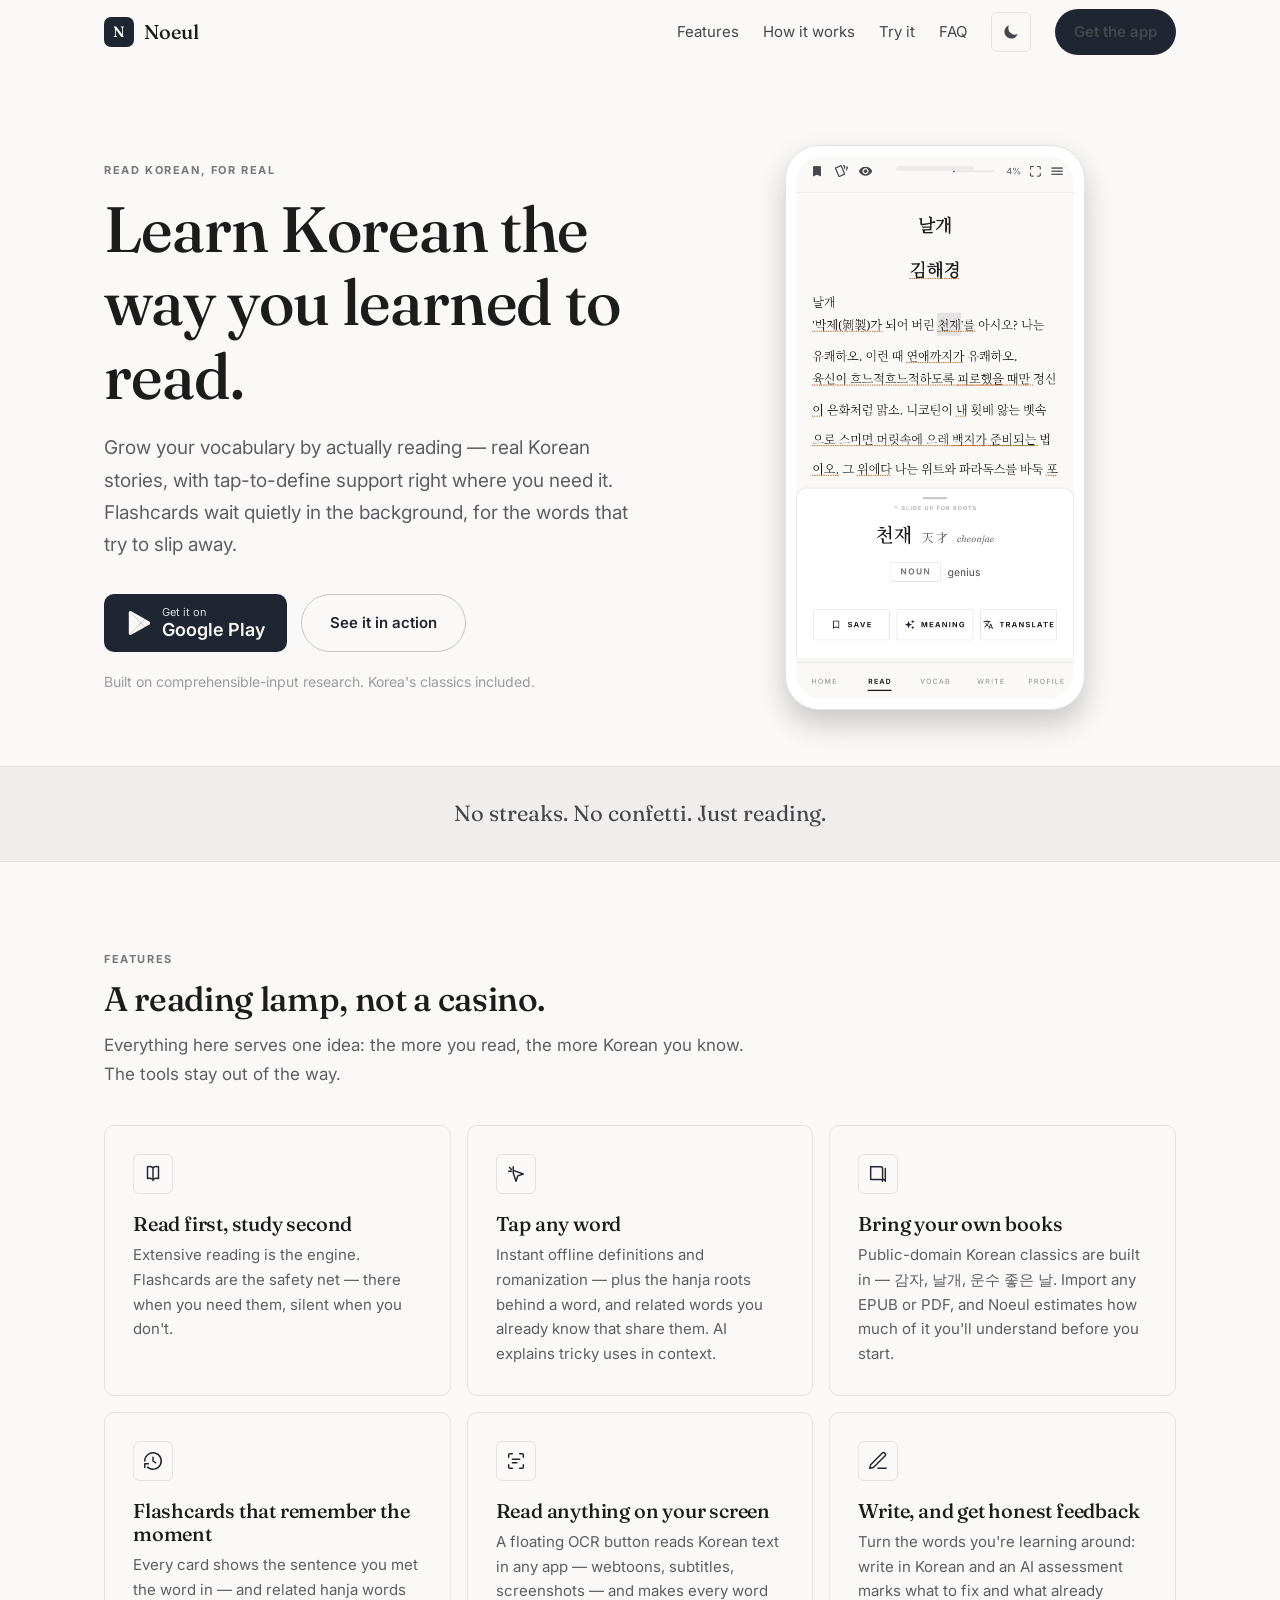
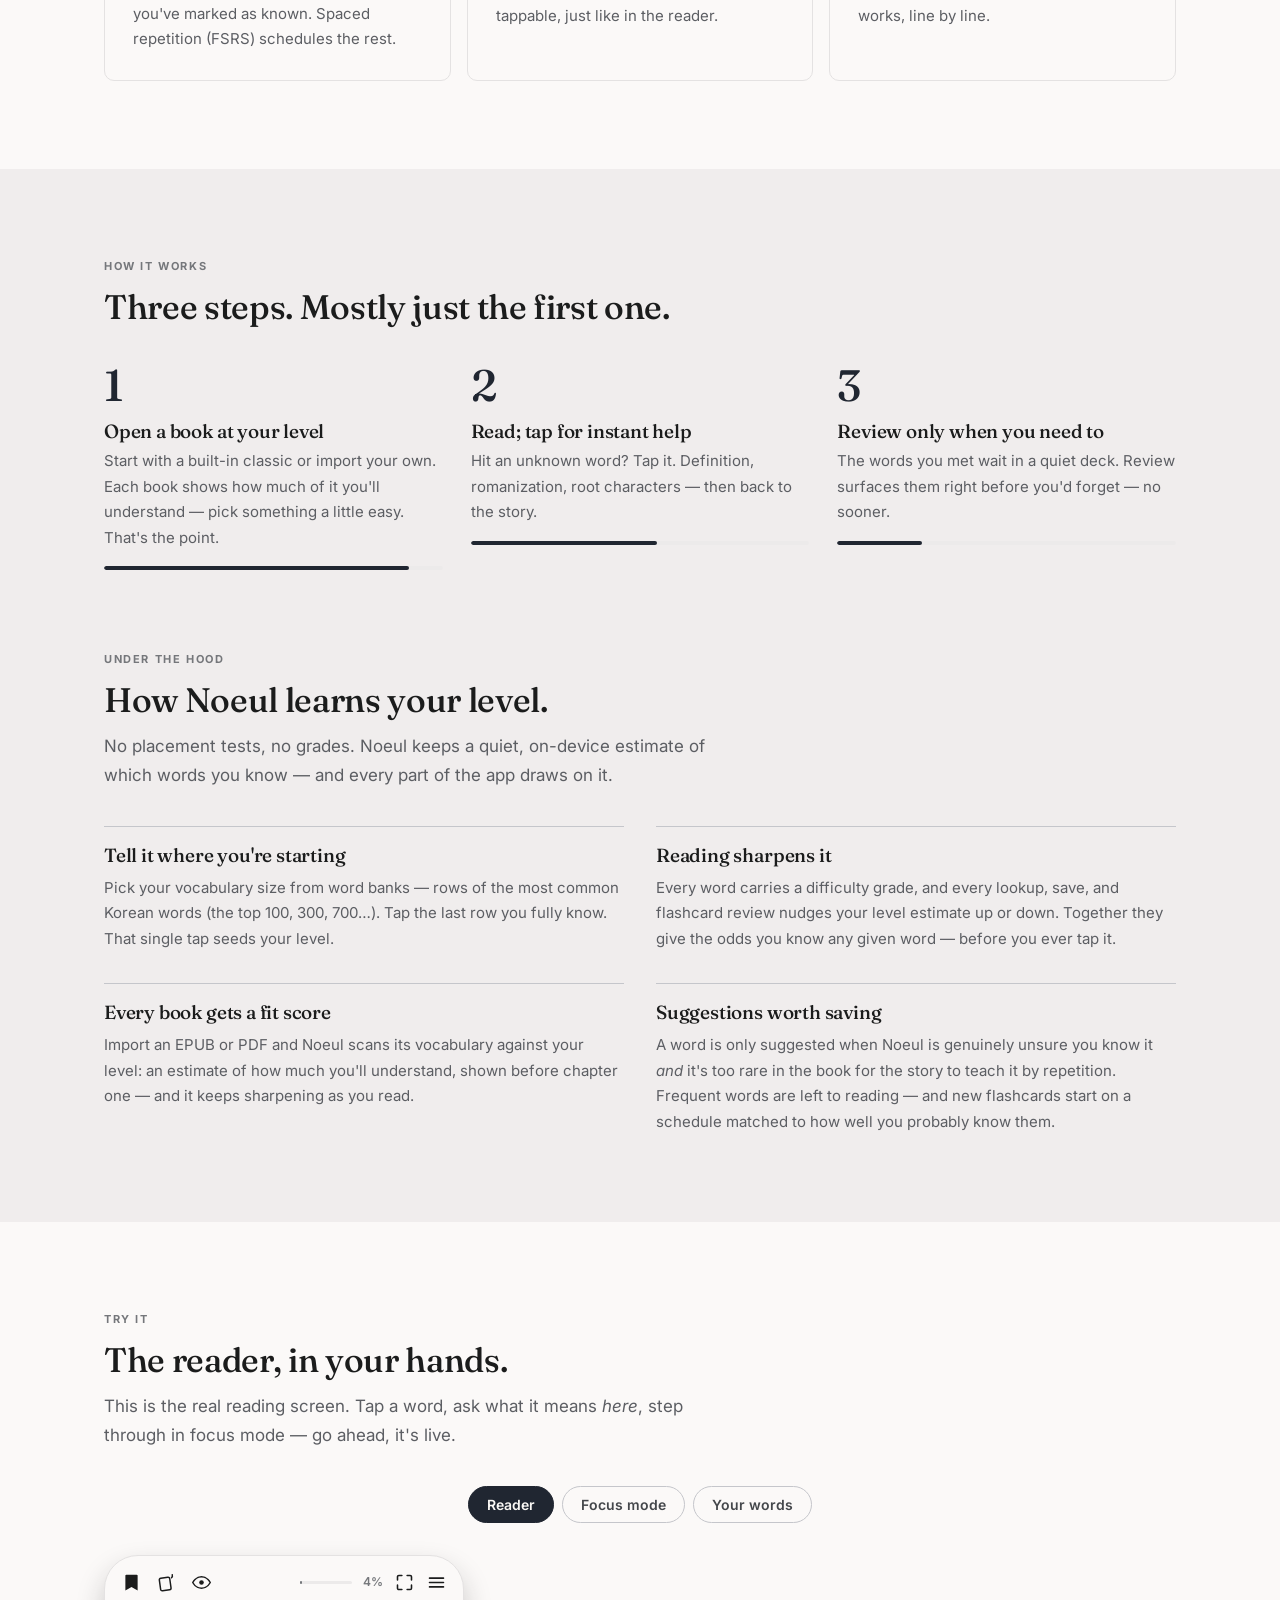
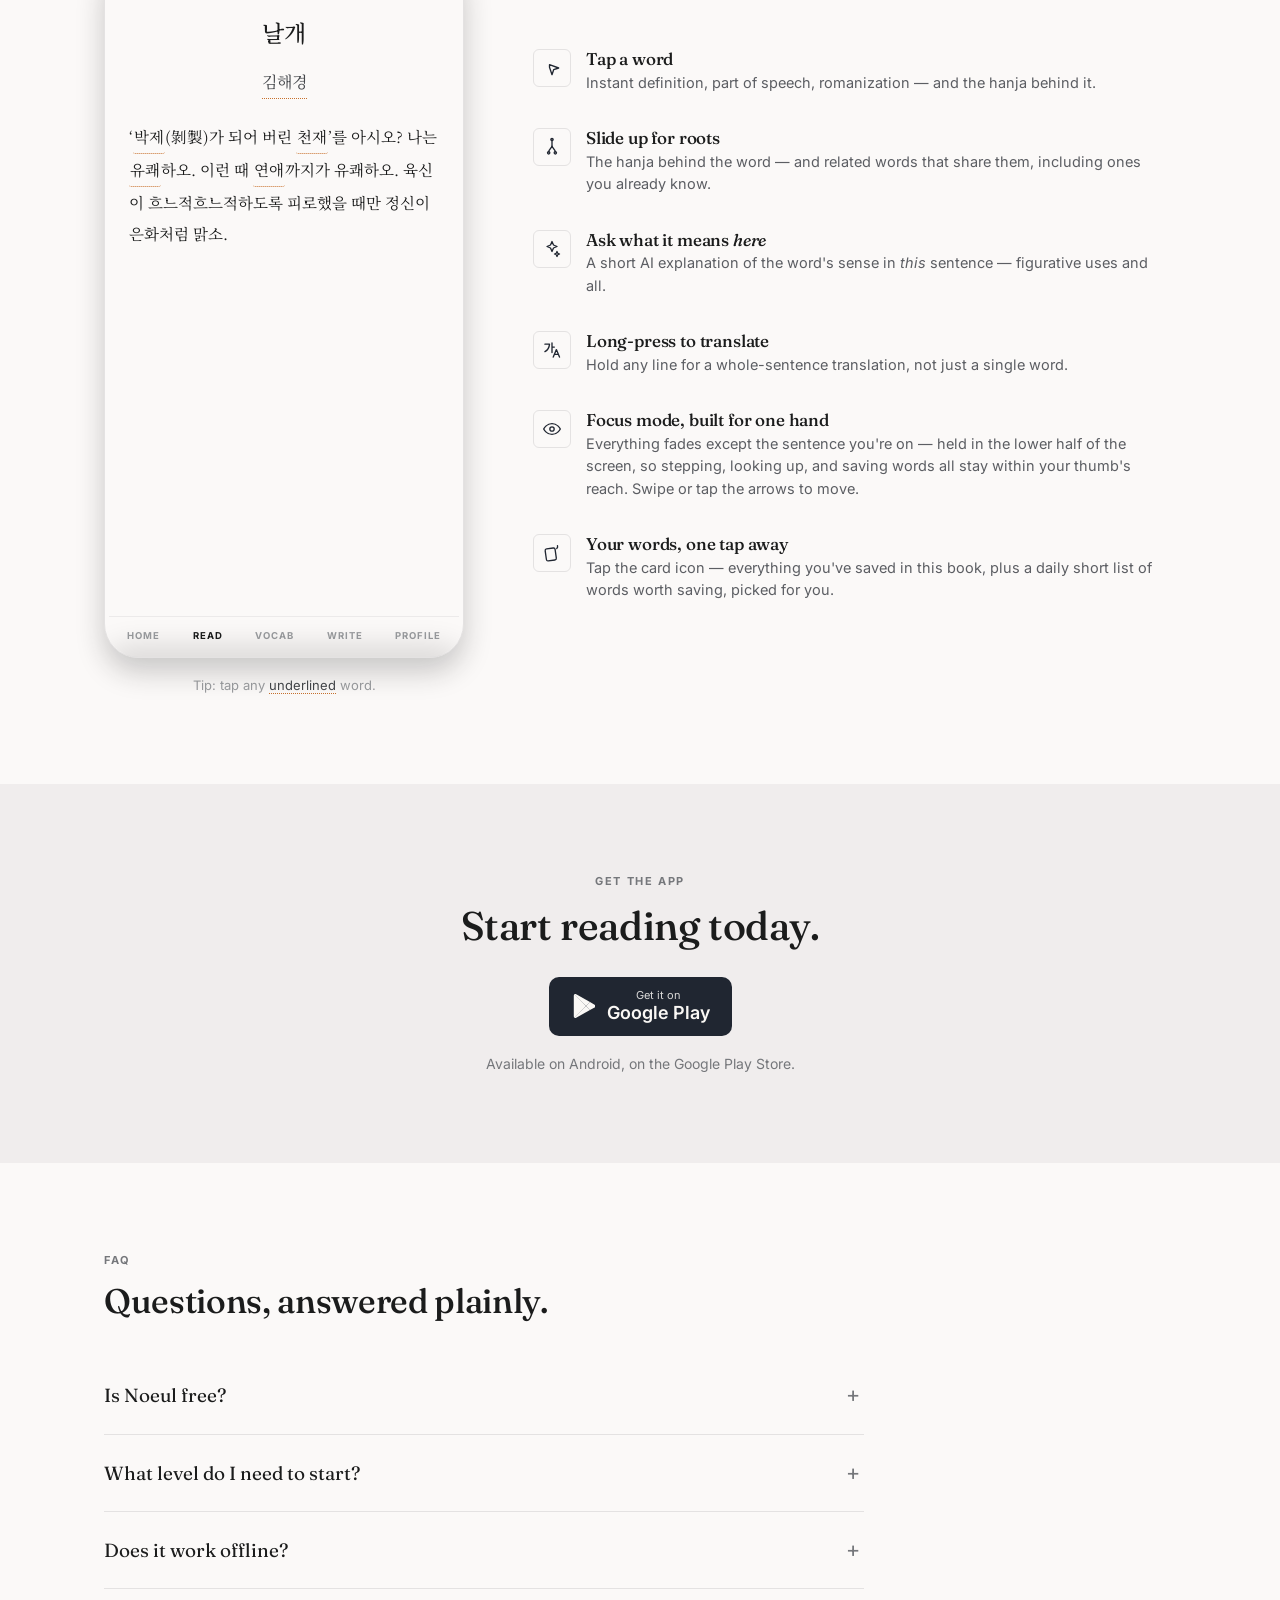
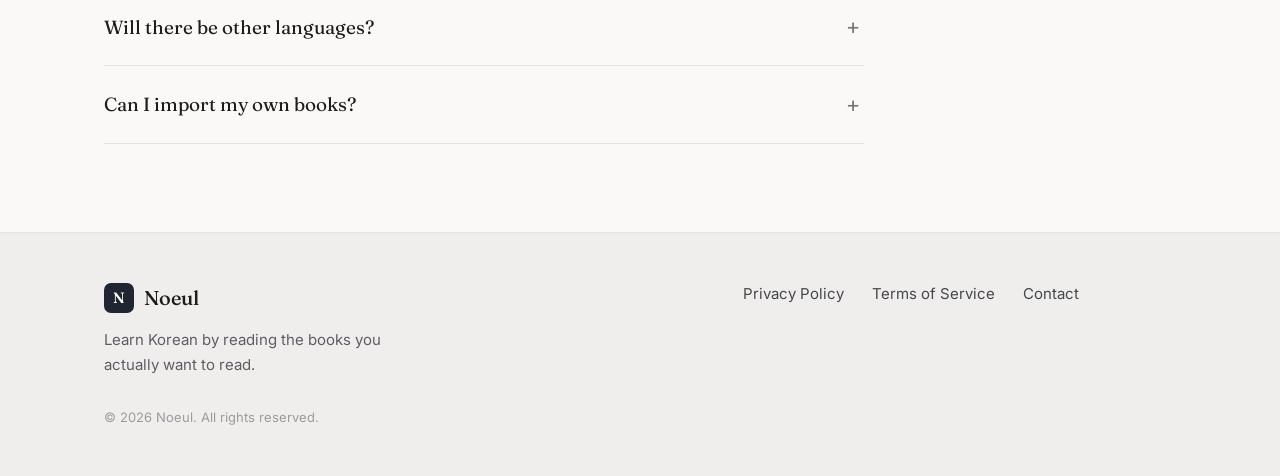
==== index.html @ 5cafe4aa "Add light/dark theme toggle and interactive reader demo - Implemented a theme toggle feature allowin" ====
<!DOCTYPE html>
<html lang="en">
<head>
  <meta charset="UTF-8" />
  <meta name="viewport" content="width=device-width, initial-scale=1" />

  <!-- ===================================================================
       CONFIG — OWNER: fill these in. They're greppable tokens.
       1. PLAY_STORE_URL   → Google Play link. Used by every
          "Get it on Google Play" button/badge below. Search "PLAY_STORE_URL".
       2. CONTACT_EMAIL    → replaces the mailto in the footer. Search "CONTACT_EMAIL".
       =================================================================== -->

  <title>Noeul — Learn Korean by reading</title>
  <meta name="description" content="Noeul is a reading-first Korean app for Android. Read real books, tap any word for an instant definition, and let a quiet spaced-repetition deck catch what slips. No streaks. Just reading." />

  <!-- Open Graph / Twitter -->
  <meta property="og:type" content="website" />
  <meta property="og:title" content="Noeul — Learn Korean by reading" />
  <meta property="og:description" content="Reading-first Korean for Android. Tap any word. No streaks, no confetti — just reading." />
  <!-- OWNER: replace with a real 1200x630 PNG for best social-platform support -->
  <meta property="og:image" content="./assets/og-image.svg" />
  <meta name="twitter:card" content="summary_large_image" />
  <meta name="twitter:title" content="Noeul — Learn Korean by reading" />
  <meta name="twitter:description" content="Reading-first Korean for Android. Tap any word. No streaks, no confetti — just reading." />
  <meta name="twitter:image" content="./assets/og-image.svg" />

  <meta name="theme-color" content="#fbf9f8" />
  <link rel="icon" href="./favicon.svg" type="image/svg+xml" />

  <!-- Fonts -->
  <link rel="preconnect" href="https://fonts.googleapis.com" />
  <link rel="preconnect" href="https://fonts.gstatic.com" crossorigin />
  <link href="https://fonts.googleapis.com/css2?family=Fraunces:opsz,wght@9..144,400;9..144,500;9..144,600&family=Inter:wght@400;500;600;700&family=Noto+Serif+KR:wght@400;500&display=swap" rel="stylesheet" />

  <link rel="stylesheet" href="./css/styles.css?v=3" />

  <!-- set theme before first paint to avoid a flash -->
  <script>
    (function () {
      try {
        var stored = localStorage.getItem('noeul-theme');
        var theme = stored || (window.matchMedia('(prefers-color-scheme: dark)').matches ? 'dark' : 'light');
        document.documentElement.setAttribute('data-theme', theme);
      } catch (e) {}
    })();
  </script>
</head>
<body>
  <a class="skip-link" href="#main">Skip to content</a>

  <!-- ===================== HEADER / NAV ===================== -->
  <header class="site-header">
    <div class="container">
      <nav class="nav" aria-label="Primary">
        <a class="brand" href="./index.html" aria-label="Noeul home">
          <span class="brand__mark" aria-hidden="true">N</span>
          <span class="brand__word">Noeul</span>
        </a>

        <div class="nav__links">
          <a href="#features">Features</a>
          <a href="#how">How it works</a>
          <a href="#try">Try it</a>
          <a href="#faq">FAQ</a>
          <button class="theme-toggle" type="button" aria-label="Switch to dark theme" title="Toggle light / dark">
            <svg class="theme-toggle__sun" viewBox="0 0 24 24" fill="none" stroke="currentColor" stroke-width="1.7" stroke-linecap="round" aria-hidden="true"><circle cx="12" cy="12" r="4.2"/><path d="M12 2.5v2M12 19.5v2M4.2 4.2l1.4 1.4M18.4 18.4l1.4 1.4M2.5 12h2M19.5 12h2M4.2 19.8l1.4-1.4M18.4 5.6l1.4-1.4"/></svg>
            <svg class="theme-toggle__moon" viewBox="0 0 24 24" fill="currentColor" aria-hidden="true"><path d="M20 14.5A8 8 0 0 1 9.5 4 8.2 8.2 0 1 0 20 14.5z"/></svg>
          </button>
          <!-- PLAY_STORE_URL: this scrolls to the download section; swap href to the Google Play link if you prefer -->
          <a class="btn btn--primary btn--sm" href="#download">Get the app</a>
        </div>

        <div class="nav__mobile-actions">
          <button class="theme-toggle" type="button" aria-label="Switch to dark theme" title="Toggle light / dark">
            <svg class="theme-toggle__sun" viewBox="0 0 24 24" fill="none" stroke="currentColor" stroke-width="1.7" stroke-linecap="round" aria-hidden="true"><circle cx="12" cy="12" r="4.2"/><path d="M12 2.5v2M12 19.5v2M4.2 4.2l1.4 1.4M18.4 18.4l1.4 1.4M2.5 12h2M19.5 12h2M4.2 19.8l1.4-1.4M18.4 5.6l1.4-1.4"/></svg>
            <svg class="theme-toggle__moon" viewBox="0 0 24 24" fill="currentColor" aria-hidden="true"><path d="M20 14.5A8 8 0 0 1 9.5 4 8.2 8.2 0 1 0 20 14.5z"/></svg>
          </button>
          <button class="nav__toggle" type="button" aria-expanded="false" aria-controls="mobile-menu" aria-label="Open menu">
            <span></span><span></span><span></span>
          </button>
        </div>
      </nav>
    </div>
    <!-- mobile menu -->
    <div class="nav__menu" id="mobile-menu">
      <div class="container" style="padding:0;">
        <a href="#features">Features</a>
        <a href="#how">How it works</a>
        <a href="#try">Try it</a>
        <a href="#faq">FAQ</a>
        <a class="btn btn--primary" href="#download">Get the app</a>
      </div>
    </div>
  </header>

  <main id="main">

    <!-- ===================== HERO ===================== -->
    <section class="hero">
      <div class="container">
        <div class="hero__grid">
          <div class="hero__copy reveal">
            <p class="eyebrow">Read Korean, for real</p>
            <h1 class="hero__title">Learn Korean the way you learned to read.</h1>
            <p class="hero__lead">
              Grow your vocabulary by actually reading — real Korean stories, with tap-to-define
              support right where you need it. Flashcards wait quietly in the background, for the
              words that try to slip away.
            </p>
            <div class="hero__ctas">
              <!-- PLAY_STORE_URL: Google Play link -->
              <a class="store-badge" href="PLAY_STORE_URL" aria-label="Get Noeul on Google Play">
                <svg width="24" height="26" viewBox="0 0 24 26" fill="currentColor" aria-hidden="true"><path d="M3.3 1.4c-.3.3-.5.7-.5 1.3v20.6c0 .6.2 1 .5 1.3l.1.1L15 13.1v-.2L3.4 1.3l-.1.1z"/><path d="M18.9 17 15 13.1v-.2L18.9 9l.1.1 4.6 2.6c1.3.8 1.3 2 0 2.7L19 17l-.1.1z"/><path d="M19 16.9 15 13 3.3 24.6c.4.5 1.1.5 1.9.1L19 16.9"/><path d="M19 9.1 5.2 1.3C4.4.9 3.7.9 3.3 1.4L15 13l4-3.9z"/></svg>
                <span>
                  <span class="store-badge__sub">Get it on</span>
                  <span class="store-badge__main">Google Play</span>
                </span>
              </a>
              <a class="btn btn--ghost" href="#screenshots">See it in action</a>
            </div>
            <p class="hero__note">Built on comprehensible-input research. Korea's classics included.</p>
          </div>

          <div class="hero__visual reveal">
            <div class="phone">
              <img src="./assets/hero-screenshot.png" width="1080" height="2110"
                   alt="The Noeul reading screen showing a Korean short story with the word 천재 tapped, its definition, romanization and hanja in a bottom sheet." />
            </div>
          </div>
        </div>
      </div>
    </section>

    <!-- ===================== TRUST STRIP ===================== -->
    <section class="trust" aria-label="What Noeul is not">
      <div class="container">
        <p>No streaks. No confetti. Just reading.</p>
      </div>
    </section>

    <!-- ===================== FEATURES ===================== -->
    <section class="section" id="features">
      <div class="container">
        <div class="section__head reveal">
          <p class="eyebrow">Features</p>
          <h2 class="section__title">A reading lamp, not a casino.</h2>
          <p class="section__lead">Everything here serves one idea: the more you read, the more Korean you know. The tools stay out of the way.</p>
        </div>

        <div class="feature-grid">
          <article class="feature-card reveal">
            <span class="feature-card__icon" aria-hidden="true">
              <svg viewBox="0 0 24 24" fill="none" stroke="currentColor" stroke-width="1.6" stroke-linecap="round" stroke-linejoin="round"><path d="M12 5c-1.8-1.2-4-1.5-6-1v13c2-.5 4.2-.2 6 1 1.8-1.2 4-1.5 6-1V4c-2-.5-4.2-.2-6 1z"/><path d="M12 5v14"/></svg>
            </span>
            <h3>Read first, study second</h3>
            <p>Extensive reading is the engine. Flashcards are the safety net — there when you need them, silent when you don't.</p>
          </article>

          <article class="feature-card reveal">
            <span class="feature-card__icon" aria-hidden="true">
              <svg viewBox="0 0 24 24" fill="none" stroke="currentColor" stroke-width="1.6" stroke-linecap="round" stroke-linejoin="round"><path d="M9 11l3 9 2-6 6-2-11-4z"/><path d="M5 5l2 2"/><path d="M9 4v3"/><path d="M4 9h3"/></svg>
            </span>
            <h3>Tap any word</h3>
            <p>Instant offline definitions and romanization — plus the hanja roots behind a word, and related words you already know that share them. AI explains tricky uses in context.</p>
          </article>

          <article class="feature-card reveal">
            <span class="feature-card__icon" aria-hidden="true">
              <svg viewBox="0 0 24 24" fill="none" stroke="currentColor" stroke-width="1.6" stroke-linecap="round" stroke-linejoin="round"><path d="M4 4h11a2 2 0 0 1 2 2v14a2 2 0 0 0-2-2H4z"/><path d="M20 6v14a2 2 0 0 0-2-2h-1"/></svg>
            </span>
            <h3>Bring your own books</h3>
            <p>Public-domain Korean classics are built in — 감자, 날개, 운수 좋은 날. Import any EPUB or PDF, and Noeul estimates how much of it you'll understand before you start.</p>
          </article>

          <article class="feature-card reveal">
            <span class="feature-card__icon" aria-hidden="true">
              <svg viewBox="0 0 24 24" fill="none" stroke="currentColor" stroke-width="1.6" stroke-linecap="round" stroke-linejoin="round"><path d="M3 12a9 9 0 1 1 3 6.7"/><path d="M3 19v-4h4"/><path d="M12 8v4l3 2"/></svg>
            </span>
            <h3>Flashcards that remember the moment</h3>
            <p>Every card shows the sentence you met the word in — and related hanja words you've marked as known. Spaced repetition (FSRS) schedules the rest.</p>
          </article>

          <article class="feature-card reveal">
            <span class="feature-card__icon" aria-hidden="true">
              <svg viewBox="0 0 24 24" fill="none" stroke="currentColor" stroke-width="1.6" stroke-linecap="round" stroke-linejoin="round"><path d="M4 8V5.5A1.5 1.5 0 0 1 5.5 4H8M16 4h2.5A1.5 1.5 0 0 1 20 5.5V8M20 16v2.5a1.5 1.5 0 0 1-1.5 1.5H16M8 20H5.5A1.5 1.5 0 0 1 4 18.5V16"/><path d="M8 10h8M8 14h5"/></svg>
            </span>
            <h3>Read anything on your screen</h3>
            <p>A floating OCR button reads Korean text in any app — webtoons, subtitles, screenshots — and makes every word tappable, just like in the reader.</p>
          </article>

          <article class="feature-card reveal">
            <span class="feature-card__icon" aria-hidden="true">
              <svg viewBox="0 0 24 24" fill="none" stroke="currentColor" stroke-width="1.6" stroke-linecap="round" stroke-linejoin="round"><path d="M12 20h9"/><path d="M16.5 3.5a2.1 2.1 0 0 1 3 3L7 19l-4 1 1-4z"/></svg>
            </span>
            <h3>Write, and get honest feedback</h3>
            <p>Turn the words you're learning around: write in Korean and an AI assessment marks what to fix and what already works, line by line.</p>
          </article>
        </div>
      </div>
    </section>

    <!-- ===================== HOW IT WORKS ===================== -->
    <section class="section section--muted" id="how">
      <div class="container">
        <div class="section__head reveal">
          <p class="eyebrow">How it works</p>
          <h2 class="section__title">Three steps. Mostly just the first one.</h2>
        </div>

        <ol class="steps" style="list-style:none; padding:0; margin:0;">
          <li class="step reveal">
            <div class="step__num">1</div>
            <h3>Open a book at your level</h3>
            <p>Start with a built-in classic or import your own. Each book shows how much of it you'll understand — pick something a little easy. That's the point.</p>
            <div class="step__bar"><i style="width:90%"></i></div>
          </li>
          <li class="step reveal">
            <div class="step__num">2</div>
            <h3>Read; tap for instant help</h3>
            <p>Hit an unknown word? Tap it. Definition, romanization, root characters — then back to the story.</p>
            <div class="step__bar"><i style="width:55%"></i></div>
          </li>
          <li class="step reveal">
            <div class="step__num">3</div>
            <h3>Review only when you need to</h3>
            <p>The words you met wait in a quiet deck. Review surfaces them right before you'd forget — no sooner.</p>
            <div class="step__bar"><i style="width:25%"></i></div>
          </li>
        </ol>

        <!-- ---------- how personalization works ---------- -->
        <div class="how-learn">
          <div class="section__head reveal">
            <p class="eyebrow">Under the hood</p>
            <h2 class="section__title">How Noeul learns your level.</h2>
            <p class="section__lead">No placement tests, no grades. Noeul keeps a quiet, on-device estimate of which words you know — and every part of the app draws on it.</p>
          </div>

          <div class="learn-grid">
            <div class="learn-item reveal">
              <h3>Tell it where you're starting</h3>
              <p>Pick your vocabulary size from word banks — rows of the most common Korean words (the top 100, 300, 700…). Tap the last row you fully know. That single tap seeds your level.</p>
            </div>
            <div class="learn-item reveal">
              <h3>Reading sharpens it</h3>
              <p>Every word carries a difficulty grade, and every lookup, save, and flashcard review nudges your level estimate up or down. Together they give the odds you know any given word — before you ever tap it.</p>
            </div>
            <div class="learn-item reveal">
              <h3>Every book gets a fit score</h3>
              <p>Import an EPUB or PDF and Noeul scans its vocabulary against your level: an estimate of how much you'll understand, shown before chapter one — and it keeps sharpening as you read.</p>
            </div>
            <div class="learn-item reveal">
              <h3>Suggestions worth saving</h3>
              <p>A word is only suggested when Noeul is genuinely unsure you know it <em>and</em> it's too rare in the book for the story to teach it by repetition. Frequent words are left to reading — and new flashcards start on a schedule matched to how well you probably know them.</p>
            </div>
          </div>
        </div>
      </div>
    </section>

    <!-- ===================== INTERACTIVE READER ===================== -->
    <section class="section" id="try">
      <div class="container">
        <div class="section__head reveal">
          <p class="eyebrow">Try it</p>
          <h2 class="section__title">The reader, in your hands.</h2>
          <p class="section__lead">This is the real reading screen. Tap a word, ask what it means <em>here</em>, step through in focus mode — go ahead, it's live.</p>
        </div>

        <!-- reading-mode tabs -->
        <div class="reader-tabs reveal" role="tablist" aria-label="Reader demo views">
          <button class="reader-tab is-active" type="button" role="tab" aria-selected="true" data-mode="read">Reader</button>
          <button class="reader-tab" type="button" role="tab" aria-selected="false" data-mode="focus">Focus mode</button>
          <button class="reader-tab" type="button" role="tab" aria-selected="false" data-mode="words">Your words</button>
        </div>

        <div class="demo-grid reveal">
          <!-- ---------- interactive phone ---------- -->
          <div class="demo-phone">
            <div class="reader" id="reader" data-mode="read">
              <!-- top bar -->
              <div class="reader__topbar">
                <div class="reader__tools">
                  <span class="reader__tool" aria-hidden="true"><svg viewBox="0 0 24 24" fill="currentColor"><path d="M6 3h12a1 1 0 0 1 1 1v17l-7-4-7 4V4a1 1 0 0 1 1-1z"/></svg></span>
                  <button class="reader__tool reader__words-btn" type="button" aria-pressed="false" aria-label="Your words" title="Your words">
                    <svg viewBox="0 0 24 24" fill="none" stroke="currentColor" stroke-width="1.7" stroke-linecap="round"><rect x="4.5" y="6.5" width="12" height="14.5" rx="2" transform="rotate(-8 10.5 13.75)"/><path d="M18.6 3.2c.4 1.3.1 2.5-.9 3.4"/></svg>
                  </button>
                  <button class="reader__tool reader__focus-btn" type="button" aria-pressed="false" aria-label="Toggle focus mode" title="Focus mode">
                    <svg viewBox="0 0 24 24" fill="none" stroke="currentColor" stroke-width="1.7"><path d="M2 12s3.6-6.5 10-6.5S22 12 22 12s-3.6 6.5-10 6.5S2 12 2 12z"/><circle cx="12" cy="12" r="2.6" fill="currentColor" stroke="none"/></svg>
                  </button>
                </div>
                <div class="reader__meta">
                  <span class="reader__progress"><i id="reader-progress-fill"></i></span>
                  <span class="reader__pct" id="reader-pct">4%</span>
                  <span class="reader__tool" aria-hidden="true"><svg viewBox="0 0 24 24" fill="none" stroke="currentColor" stroke-width="1.8" stroke-linecap="round"><path d="M4 9V5.5A1.5 1.5 0 0 1 5.5 4H9M15 4h3.5A1.5 1.5 0 0 1 20 5.5V9M20 15v3.5a1.5 1.5 0 0 1-1.5 1.5H15M9 20H5.5A1.5 1.5 0 0 1 4 18.5V15"/></svg></span>
                  <span class="reader__tool" aria-hidden="true"><svg viewBox="0 0 24 24" fill="none" stroke="currentColor" stroke-width="1.8" stroke-linecap="round"><path d="M4 7h16M4 12h16M4 17h16"/></svg></span>
                </div>
              </div>

              <!-- reading surface (swipeable) -->
              <div class="reader__surface" id="reader-surface">
                <div class="reader__viewport" id="reader-viewport">
                  <div class="reader__track" id="reader-track">
                    <article class="reader__page">
                      <h4 class="reader__title">날개</h4>
                      <p class="reader__author">김해경</p>
                      <p class="reader__p"><span class="rs">‘<button class="rw" type="button" data-word="bakje">박제</button>(剝製)가 되어 버린 <button class="rw" type="button" data-word="cheonjae">천재</button>’를 아시오?</span> <span class="rs">나는 <button class="rw" type="button" data-word="yukwae">유쾌</button>하오.</span> <span class="rs">이런 때 <button class="rw" type="button" data-word="yeonae">연애</button>까지가 유쾌하오.</span> <span class="rs">육신이 흐느적흐느적하도록 피로했을 때만 정신이 은화처럼 맑소.</span></p>
                    </article>
                    <article class="reader__page">
                      <p class="reader__p"><span class="rs">니코틴이 내 횟배 앓는 뱃속으로 스미면 머릿속에 으레 <button class="rw" type="button" data-word="baekji">백지</button>가 준비되는 법이오.</span> <span class="rs">그 위에다 나는 위트와 파라독스를 바둑 포석처럼 늘어 놓소.</span> <span class="rs">가공할 상식의 병이오.</span></p>
                      <p class="reader__p"><span class="rs">나는 또 여인과 생활을 설계하오.</span> <span class="rs">연애기법에마저 서먹서먹해진 지성의 극치를 흘깃 좀 들여다본 일이 있는, 말하자면 일종의 정신분일자 말이오.</span></p>
                    </article>
                  </div>
                </div>
                <button class="reader__pageflip reader__pageflip--prev" type="button" aria-label="Previous page" hidden>‹</button>
                <button class="reader__pageflip reader__pageflip--next" type="button" aria-label="Next page">›</button>

                <!-- your-words panel (saved + suggested; filled by JS) -->
                <div class="wordsview" id="wordsview">
                  <div class="wordsview__tabs" role="tablist" aria-label="Your words">
                    <button class="wordsview__tab is-active" type="button" role="tab" aria-selected="true" data-wtab="saved">Saved</button>
                    <button class="wordsview__tab" type="button" role="tab" aria-selected="false" data-wtab="suggested">Suggested</button>
                  </div>
                  <div class="wordsview__body" id="wordsview-body"></div>
                </div>
              </div>

              <!-- focus-mode beam controls -->
              <div class="reader__beam">
                <span class="reader__beam-pill">
                  <svg viewBox="0 0 24 24" fill="none" stroke="currentColor" stroke-width="1.7" aria-hidden="true"><path d="M2 12s3.6-6.5 10-6.5S22 12 22 12s-3.6 6.5-10 6.5S2 12 2 12z"/><circle cx="12" cy="12" r="2.6" fill="currentColor" stroke="none"/></svg>
                  <span id="beam-pos">1 / 9</span>
                </span>
                <span class="reader__beam-arrows">
                  <button class="reader__beam-btn" type="button" data-beam="-1" aria-label="Previous sentence">‹</button>
                  <button class="reader__beam-btn" type="button" data-beam="1" aria-label="Next sentence">›</button>
                </span>
              </div>

              <!-- bottom tab bar -->
              <nav class="reader__nav" aria-hidden="true">
                <span>HOME</span><span class="is-active">READ</span><span>VOCAB</span><span>WRITE</span><span>PROFILE</span>
              </nav>

              <!-- lookup sheet (filled by JS) -->
              <div class="sheet" id="sheet" aria-hidden="true"></div>
              <div class="sheet-scrim" id="sheet-scrim" hidden></div>
            </div>

            <p class="demo-hint" id="demo-hint">Tip: tap any <span class="demo-hint__word">underlined</span> word.</p>
          </div>

          <!-- ---------- side guide ---------- -->
          <ul class="demo-guide">
            <li class="demo-guide__item" data-demo="define" tabindex="0" role="button">
              <span class="demo-guide__icon" aria-hidden="true"><svg viewBox="0 0 24 24" fill="none" stroke="currentColor" stroke-width="1.6" stroke-linecap="round" stroke-linejoin="round"><path d="M9 11l3 9 2-6 6-2-11-4z"/></svg></span>
              <div><h3>Tap a word</h3><p>Instant definition, part of speech, romanization — and the hanja behind it.</p></div>
            </li>
            <li class="demo-guide__item" data-demo="roots" tabindex="0" role="button">
              <span class="demo-guide__icon" aria-hidden="true"><svg viewBox="0 0 24 24" fill="none" stroke="currentColor" stroke-width="1.6" stroke-linecap="round" stroke-linejoin="round"><path d="M12 3v7M12 10c0 4-4 4-4 8M12 10c0 4 4 4 4 8"/><circle cx="12" cy="3" r="1.4"/><circle cx="8" cy="19" r="1.4"/><circle cx="16" cy="19" r="1.4"/></svg></span>
              <div><h3>Slide up for roots</h3><p>The hanja behind the word — and related words that share them, including ones you already know.</p></div>
            </li>
            <li class="demo-guide__item" data-demo="ai" tabindex="0" role="button">
              <span class="demo-guide__icon" aria-hidden="true"><svg viewBox="0 0 24 24" fill="none" stroke="currentColor" stroke-width="1.6" stroke-linecap="round" stroke-linejoin="round"><path d="M12 3l1.8 4.2L18 9l-4.2 1.8L12 15l-1.8-4.2L6 9l4.2-1.8z"/><path d="M18 15l.9 2.1L21 18l-2.1.9L18 21l-.9-2.1L15 18l2.1-.9z"/></svg></span>
              <div><h3>Ask what it means <em>here</em></h3><p>A short AI explanation of the word's sense in <em>this</em> sentence — figurative uses and all.</p></div>
            </li>
            <li class="demo-guide__item" data-demo="translate" tabindex="0" role="button">
              <span class="demo-guide__icon" aria-hidden="true"><svg viewBox="0 0 24 24" fill="none" stroke="currentColor" stroke-width="1.6" stroke-linecap="round" stroke-linejoin="round"><path d="M3.5 5h5.5c-.3 4.2-2 7.2-5.5 9"/><path d="M12 3.5v11.5M12 8.5h2.8"/><path d="M13.5 20.5l3.75-9 3.75 9M14.9 17.3h4.7"/></svg></span>
              <div><h3>Long-press to translate</h3><p>Hold any line for a whole-sentence translation, not just a single word.</p></div>
            </li>
            <li class="demo-guide__item" data-demo="focus" tabindex="0" role="button">
              <span class="demo-guide__icon" aria-hidden="true"><svg viewBox="0 0 24 24" fill="none" stroke="currentColor" stroke-width="1.6" stroke-linecap="round" stroke-linejoin="round"><path d="M2 12s3.6-6.5 10-6.5S22 12 22 12s-3.6 6.5-10 6.5S2 12 2 12z"/><circle cx="12" cy="12" r="2.6"/></svg></span>
              <div><h3>Focus mode, built for one hand</h3><p>Everything fades except the sentence you're on — held in the lower half of the screen, so stepping, looking up, and saving words all stay within your thumb's reach. Swipe or tap the arrows to move.</p></div>
            </li>
            <li class="demo-guide__item" data-demo="words" tabindex="0" role="button">
              <span class="demo-guide__icon" aria-hidden="true"><svg viewBox="0 0 24 24" fill="none" stroke="currentColor" stroke-width="1.6" stroke-linecap="round"><rect x="4.5" y="6.5" width="12" height="14.5" rx="2" transform="rotate(-8 10.5 13.75)"/><path d="M18.6 3.2c.4 1.3.1 2.5-.9 3.4"/></svg></span>
              <div><h3>Your words, one tap away</h3><p>Tap the card icon — everything you've saved in this book, plus a daily short list of words worth saving, picked for you.</p></div>
            </li>
          </ul>
        </div>
      </div>
    </section>

    <!-- ===================== DOWNLOAD CTA ===================== -->
    <section class="section section--muted download" id="download">
      <div class="container">
        <div class="reveal">
          <p class="eyebrow">Get the app</p>
          <h2 class="download__title">Start reading today.</h2>
          <div class="download__badges">
            <!-- PLAY_STORE_URL: Google Play link -->
            <a class="store-badge" href="PLAY_STORE_URL" aria-label="Get Noeul on Google Play">
              <svg width="24" height="26" viewBox="0 0 24 26" fill="currentColor" aria-hidden="true"><path d="M3.3 1.4c-.3.3-.5.7-.5 1.3v20.6c0 .6.2 1 .5 1.3l.1.1L15 13.1v-.2L3.4 1.3l-.1.1z"/><path d="M18.9 17 15 13.1v-.2L18.9 9l.1.1 4.6 2.6c1.3.8 1.3 2 0 2.7L19 17l-.1.1z"/><path d="M19 16.9 15 13 3.3 24.6c.4.5 1.1.5 1.9.1L19 16.9"/><path d="M19 9.1 5.2 1.3C4.4.9 3.7.9 3.3 1.4L15 13l4-3.9z"/></svg>
              <span>
                <span class="store-badge__sub">Get it on</span>
                <span class="store-badge__main">Google Play</span>
              </span>
            </a>
          </div>
          <p class="download__note">Available on Android, on the Google Play Store.</p>
        </div>
      </div>
    </section>

    <!-- ===================== FAQ ===================== -->
    <section class="section" id="faq">
      <div class="container">
        <div class="section__head reveal">
          <p class="eyebrow">FAQ</p>
          <h2 class="section__title">Questions, answered plainly.</h2>
        </div>

        <div class="faq reveal">
          <details>
            <summary>Is Noeul free?</summary>
            <p>Yes — Noeul is completely free.</p>
          </details>
          <details>
            <summary>What level do I need to start?</summary>
            <p>If you know hangul and a handful of words, you can begin. When you start, you pick your vocabulary size from word banks — rows of the most common Korean words — and Noeul calibrates from there, refining its picture of your level as you read.</p>
          </details>
          <details>
            <summary>Does it work offline?</summary>
            <p>Partly. Definition lookups — including hanja and root characters — work offline, and focus mode works too. AI in-context explanations and sentence translation need an internet connection, so those parts pause when you're offline.</p>
          </details>
          <details>
            <summary>Will there be other languages?</summary>
            <p>Korean is the focus today. English and Chinese learning are on the roadmap, and we're open to more — if there's a language you think fits this read-first format, reach out and tell us.</p>
          </details>
          <details>
            <summary>Can I import my own books?</summary>
            <p>Yes. Noeul reads EPUB and PDF files, so you can bring your own books alongside the built-in public-domain classics you can read right away.</p>
          </details>
        </div>
      </div>
    </section>

  </main>

  <!-- ===================== FOOTER ===================== -->
  <footer class="site-footer">
    <div class="container">
      <div class="footer__grid">
        <div>
          <a class="brand" href="./index.html" aria-label="Noeul home">
            <span class="brand__mark" aria-hidden="true">N</span>
            <span class="brand__word">Noeul</span>
          </a>
          <p class="footer__tagline">Learn Korean by reading the books you actually want to read.</p>
        </div>
        <nav class="footer__links" aria-label="Footer">
          <a href="./privacy.html">Privacy Policy</a>
          <a href="./terms.html">Terms of Service</a>
          <a href="mailto:noeul.app@gmail.com">Contact</a>
          <!-- SOCIAL_URL: add social links here if/when you have them
          <a href="SOCIAL_URL">Instagram</a>
          -->
        </nav>
      </div>
      <p class="footer__copy">© 2026 Noeul. All rights reserved.</p>
    </div>
  </footer>

  <!-- ===================== LIGHTBOX ===================== -->
  <div class="lightbox" id="lightbox" aria-hidden="true" role="dialog" aria-modal="true" aria-label="Screenshot preview">
    <button class="lightbox__close" type="button" aria-label="Close preview">&times;</button>
    <img src="" alt="" />
  </div>

  <script src="./js/main.js?v=3"></script>
</body>
</html>
---- css/styles.css ----
/* =========================================================================
   Noeul — "Slate & Stone" stylesheet
   Single source of truth: every color references a :root custom property.
   Mobile-first; breakpoints at ~640 / ~960 / ~1200.
   ========================================================================= */

:root {
  /* surfaces */
  --bg-page:        #fbf9f8;  /* warm paper — the main background */
  --surface:        #ffffff;  /* cards */
  --surface-card:   #fefdfc;
  --surface-muted:  #f0eded;  /* tinted containers, alt sections */
  --surface-assist: #f4f1f1;

  /* lines */
  --border:         #e4e2e2;  /* hairline rules — use 1px, never heavy */
  --border-strong:  #c5c6cb;
  --divider:        #eceaea;

  /* ink / text */
  --text:           #1b1c1c;  /* primary body ink */
  --text-secondary: #44474b;
  --text-muted:     #5c5e63;
  --text-tertiary:  #75777b;
  --text-subtle:    #9a9c9f;

  /* the single accent — slate */
  --ink-slate:      #202631;
  --ink-pressed:    #0e1014;
  --accent-soft:    rgba(32, 38, 49, 0.10);

  /* book-cover gradient slate */
  --cover-slate:    #353c47;
  --cover-mid:      #75777b;
  --glyph-cream:    #faf8f5;

  /* status */
  --danger:         #c0362c;

  /* radii */
  --radius-sm: 4px;
  --radius-md: 6px;
  --radius-lg: 10px;
  --radius-xl: 16px;
  --radius-pill: 999px;

  /* the only shadows permitted */
  --shadow-cover: 0 14px 28px rgba(27, 28, 28, 0.22);
  --shadow-soft:  0 10px 24px rgba(27, 28, 28, 0.08);

  /* type families */
  --font-display: 'Fraunces', Georgia, 'Times New Roman', serif;
  --font-ui:      'Inter', system-ui, -apple-system, sans-serif;
  --font-kr:      'Noto Serif KR', 'Fraunces', serif;

  /* reader accent — the orange dotted underline in the app */
  --rw-accent:      #c8712d;

  /* layout */
  --maxw: 1120px;
  --gutter: 24px;
  --ease: cubic-bezier(0.4, 0, 0.2, 1);
}

/* ---------- dark theme ---------- */
:root[data-theme="dark"] {
  --bg-page:        #15161a;
  --surface:        #202228;
  --surface-card:   #23252c;
  --surface-muted:  #1b1d22;
  --surface-assist: #262931;
  --border:         #2e313a;
  --border-strong:  #3d414c;
  --divider:        #24272e;

  --text:           #ecebe8;
  --text-secondary: #c6c8cc;
  --text-muted:     #a3a6ac;
  --text-tertiary:  #83868d;
  --text-subtle:    #6b6e75;

  /* the accent inverts to light so buttons/marks read on a dark ground */
  --ink-slate:      #e9e7e3;
  --ink-pressed:    #ffffff;
  --accent-soft:    rgba(233, 231, 227, 0.13);

  --cover-slate:    #2a2f38;
  --cover-mid:      #565b64;
  --glyph-cream:    #16171b;

  --danger:         #e0685e;
  --rw-accent:      #d98a44;

  --shadow-cover:   0 16px 36px rgba(0, 0, 0, 0.55);
  --shadow-soft:    0 12px 26px rgba(0, 0, 0, 0.42);
}

:root { color-scheme: light; }
:root[data-theme="dark"] { color-scheme: dark; }

/* ---------- reset / base ---------- */
*, *::before, *::after { box-sizing: border-box; }

html { -webkit-text-size-adjust: 100%; scroll-behavior: smooth; }

@media (prefers-reduced-motion: reduce) {
  html { scroll-behavior: auto; }
}

body {
  margin: 0;
  background: var(--bg-page);
  color: var(--text);
  font-family: var(--font-ui);
  font-size: 17px;
  line-height: 1.7;
  -webkit-font-smoothing: antialiased;
  text-rendering: optimizeLegibility;
}

img, svg, video { max-width: 100%; height: auto; display: block; }

a { color: var(--ink-slate); text-decoration: none; }
a:hover { text-decoration: underline; }

h1, h2, h3 { font-family: var(--font-display); font-weight: 500; line-height: 1.15; letter-spacing: -0.01em; margin: 0; }

p { margin: 0; }

:focus-visible {
  outline: 2px solid var(--ink-slate);
  outline-offset: 2px;
  border-radius: var(--radius-sm);
}

/* ---------- layout helpers ---------- */
.container {
  width: 100%;
  max-width: var(--maxw);
  margin-inline: auto;
  padding-inline: var(--gutter);
}

.section { padding-block: 64px; }
.section--muted { background: var(--surface-muted); }

.eyebrow {
  font-family: var(--font-ui);
  font-size: 11px;
  font-weight: 700;
  text-transform: uppercase;
  letter-spacing: 1.6px;
  color: var(--text-tertiary);
  margin: 0 0 12px;
}

.section__head { max-width: 640px; margin-bottom: 36px; }
.section__title { font-size: 28px; }
.section__lead { color: var(--text-muted); margin-top: 12px; }

.skip-link {
  position: absolute;
  left: -999px;
  top: 8px;
  background: var(--ink-slate);
  color: var(--glyph-cream);
  padding: 10px 16px;
  border-radius: var(--radius-md);
  z-index: 100;
}
.skip-link:focus { left: 8px; }

/* ---------- buttons ---------- */
.btn {
  display: inline-flex;
  align-items: center;
  justify-content: center;
  gap: 8px;
  font-family: var(--font-ui);
  font-size: 15px;
  font-weight: 600;
  padding: 14px 28px;
  border-radius: var(--radius-pill);
  border: 1px solid transparent;
  cursor: pointer;
  transition: background-color 150ms var(--ease), color 150ms var(--ease),
              border-color 150ms var(--ease), transform 150ms var(--ease);
  text-decoration: none;
}
.btn:hover { text-decoration: none; }

.btn--primary { background: var(--ink-slate); color: var(--glyph-cream); }
.btn--primary:hover { background: var(--ink-pressed); }
.btn--primary:active { transform: translateY(1px); }

.btn--ghost {
  background: transparent;
  color: var(--ink-slate);
  border-color: var(--border-strong);
}
.btn--ghost:hover { background: var(--accent-soft); }

.btn--sm { padding: 9px 18px; font-size: 14px; }

/* Google Play badge button */
.store-badge {
  display: inline-flex;
  align-items: center;
  gap: 12px;
  background: var(--ink-slate);
  color: var(--glyph-cream);
  padding: 12px 22px;
  border-radius: var(--radius-lg);
  transition: background-color 150ms var(--ease);
}
.store-badge:hover { background: var(--ink-pressed); text-decoration: none; }
.store-badge svg { flex: none; }
.store-badge .store-badge__sub { display: block; font-size: 11px; opacity: 0.85; line-height: 1.2; }
.store-badge .store-badge__main { display: block; font-size: 18px; font-weight: 600; line-height: 1.2; }

/* ---------- header / nav ---------- */
.site-header {
  position: sticky;
  top: 0;
  z-index: 50;
  background: color-mix(in srgb, var(--bg-page) 88%, transparent);
  backdrop-filter: saturate(180%) blur(8px);
  border-bottom: 1px solid transparent;
  transition: border-color 150ms var(--ease);
}
.site-header.is-scrolled { border-bottom-color: var(--border); }

.nav {
  display: flex;
  align-items: center;
  justify-content: space-between;
  height: 64px;
}

.brand { display: inline-flex; align-items: center; gap: 10px; color: var(--text); }
.brand:hover { text-decoration: none; }
.brand__mark {
  width: 30px; height: 30px;
  border-radius: 7px;
  background: var(--ink-slate);
  color: var(--glyph-cream);
  display: grid; place-items: center;
  font-family: var(--font-display);
  font-weight: 600;
  font-size: 15px;
}
.brand__word { font-family: var(--font-display); font-size: 20px; font-weight: 500; }

.nav__links { display: none; }
.nav__toggle {
  display: inline-flex;
  flex-direction: column;
  justify-content: center;
  gap: 5px;
  width: 44px; height: 44px;
  padding: 10px;
  background: transparent;
  border: 1px solid var(--border);
  border-radius: var(--radius-md);
  cursor: pointer;
}
.nav__toggle span {
  display: block; height: 2px; width: 100%;
  background: var(--text);
  border-radius: 2px;
  transition: transform 150ms var(--ease), opacity 150ms var(--ease);
}
.nav__toggle[aria-expanded="true"] span:nth-child(1) { transform: translateY(7px) rotate(45deg); }
.nav__toggle[aria-expanded="true"] span:nth-child(2) { opacity: 0; }
.nav__toggle[aria-expanded="true"] span:nth-child(3) { transform: translateY(-7px) rotate(-45deg); }

/* theme toggle */
.nav__mobile-actions { display: flex; align-items: center; gap: 10px; }
.theme-toggle {
  width: 40px; height: 40px;
  display: inline-grid; place-items: center;
  background: transparent;
  border: 1px solid var(--border);
  border-radius: var(--radius-md);
  color: var(--text-secondary);
  cursor: pointer;
  transition: color 150ms var(--ease), border-color 150ms var(--ease), background-color 150ms var(--ease);
}
.theme-toggle:hover { color: var(--text); background: var(--accent-soft); }
.theme-toggle svg { width: 20px; height: 20px; }
.theme-toggle__sun { display: none; }
.theme-toggle__moon { display: block; }
:root[data-theme="dark"] .theme-toggle__sun { display: block; }
:root[data-theme="dark"] .theme-toggle__moon { display: none; }

/* mobile menu panel */
.nav__menu {
  display: none;
  border-top: 1px solid var(--border);
  background: var(--bg-page);
  padding: 8px var(--gutter) 24px;
}
.nav__menu.is-open { display: block; }
.nav__menu a:not(.btn) {
  display: block;
  padding: 14px 4px;
  font-size: 17px;
  color: var(--text);
  border-bottom: 1px solid var(--divider);
}
.nav__menu .btn { margin-top: 16px; width: 100%; }

/* ---------- hero ---------- */
.hero { padding-block: 56px 40px; }
.hero__grid { display: grid; gap: 40px; align-items: center; }
.hero__title {
  font-size: clamp(40px, 9vw, 64px);
  font-weight: 500;
  letter-spacing: -0.01em;
  max-width: 14ch;
}
.hero__lead {
  font-size: clamp(17px, 2.6vw, 19px);
  color: var(--text-muted);
  margin-top: 20px;
  max-width: 46ch;
}
.hero__ctas { display: flex; flex-wrap: wrap; gap: 14px; margin-top: 32px; }
.hero__note { margin-top: 18px; font-size: 14px; color: var(--text-subtle); }

.hero__visual { display: flex; justify-content: center; }
.phone {
  position: relative;
  width: min(300px, 78vw);
  border-radius: 34px;
  padding: 10px;
  background: var(--surface);
  border: 1px solid var(--border);
  box-shadow: var(--shadow-cover);
}
.phone img { border-radius: 26px; }
.phone::after {
  /* speaker notch hint */
  content: "";
  position: absolute;
  top: 20px; left: 50%; transform: translateX(-50%);
  width: 78px; height: 5px; border-radius: 3px;
  background: var(--divider);
}

/* ---------- trust strip ---------- */
.trust {
  text-align: center;
  padding-block: 28px;
  background: var(--surface-muted);
  border-block: 1px solid var(--border);
}
.trust p {
  font-family: var(--font-display);
  font-size: clamp(18px, 3vw, 22px);
  color: var(--text-secondary);
  margin: 0;
}

/* ---------- features ---------- */
.feature-grid { display: grid; gap: 16px; }
.feature-card {
  background: var(--bg-page);
  border: 1px solid var(--border);
  border-radius: var(--radius-lg);
  padding: 28px;
}
.feature-card__icon {
  width: 40px; height: 40px;
  display: grid; place-items: center;
  color: var(--ink-slate);
  border: 1px solid var(--border);
  border-radius: var(--radius-md);
  margin-bottom: 18px;
}
.feature-card__icon svg { width: 22px; height: 22px; }
.feature-card h3 { font-size: 20px; margin-bottom: 8px; }
.feature-card p { color: var(--text-muted); font-size: 15px; line-height: 1.65; }

/* ---------- how it works ---------- */
.steps { display: grid; gap: 28px; counter-reset: step; }
.step { position: relative; }
.step__num {
  font-family: var(--font-display);
  font-size: 44px;
  font-weight: 500;
  color: var(--ink-slate);
  line-height: 1;
}
.step h3 { font-size: 19px; margin: 14px 0 6px; }
.step p { color: var(--text-muted); font-size: 15px; }
.step__bar {
  margin-top: 16px;
  height: 4px;
  border-radius: 2px;
  background: var(--divider);
  overflow: hidden;
}
.step__bar i { display: block; height: 100%; background: var(--ink-slate); border-radius: 2px; }
.how-learn { margin-top: 80px; }
.learn-grid { display: grid; gap: 24px; }
.learn-item { border-top: 1px solid var(--border-strong); padding-top: 18px; }
.learn-item h3 { font-size: 19px; margin-bottom: 8px; }
.learn-item p { color: var(--text-muted); font-size: 15px; }

/* =========================================================================
   Interactive reader demo (#try)
   ========================================================================= */
.reader-tabs { display: flex; gap: 8px; justify-content: center; flex-wrap: wrap; margin-bottom: 32px; }
.reader-tab {
  font-family: var(--font-ui); font-size: 14px; font-weight: 600;
  padding: 9px 18px; border-radius: var(--radius-pill);
  border: 1px solid var(--border-strong); background: transparent; color: var(--text-secondary);
  cursor: pointer; transition: color 150ms var(--ease), background-color 150ms var(--ease), border-color 150ms var(--ease);
}
.reader-tab:hover { color: var(--text); }
.reader-tab.is-active { background: var(--ink-slate); color: var(--glyph-cream); border-color: var(--ink-slate); }

.demo-grid { display: grid; gap: 40px; align-items: center; justify-items: center; }

/* the phone */
.demo-phone { display: flex; flex-direction: column; align-items: center; width: 100%; }
.reader {
  position: relative;
  width: min(360px, 84vw);
  aspect-ratio: 1080 / 2110;
  display: flex; flex-direction: column;
  background: var(--bg-page);
  color: var(--text);
  border: 1px solid var(--border);
  border-radius: 34px;
  padding: 12px 4px 4px;
  box-shadow: var(--shadow-cover);
  overflow: hidden;
  font-family: var(--font-ui);
  user-select: none;
}

/* top bar */
.reader__topbar { display: flex; align-items: center; justify-content: space-between; padding: 4px 12px 10px; flex: none; }
.reader__tools { display: flex; align-items: center; gap: 14px; }
.reader__meta { display: flex; align-items: center; gap: 11px; transition: opacity 260ms var(--ease); }
.reader__tool { width: 21px; height: 21px; padding: 0; border: none; background: none; color: var(--text); display: inline-flex; transition: opacity 260ms var(--ease), color 150ms var(--ease); }
.reader__tool svg { width: 100%; height: 100%; }
.reader__focus-btn { cursor: pointer; }
.reader__focus-btn:hover { color: var(--rw-accent); }
.reader__progress { width: 52px; height: 3px; border-radius: 2px; background: var(--divider); position: relative; }
.reader__progress i { position: absolute; inset: 0 auto 0 0; width: 4%; background: var(--text-tertiary); border-radius: 2px; transition: width 320ms var(--ease); }
.reader__pct { font-size: 12px; font-weight: 600; color: var(--text-tertiary); }

/* reading surface */
.reader__surface { position: relative; flex: 1 1 auto; overflow: hidden; }
.reader__viewport { position: absolute; inset: 0; overflow: hidden; }
.reader__track { display: flex; height: 100%; transition: transform 350ms var(--ease); }
.reader__page { flex: 0 0 100%; height: 100%; overflow: hidden; padding: 2px 20px 8px; }
.reader__title { font-family: var(--font-kr); text-align: center; font-size: 23px; font-weight: 500; margin: 8px 0 16px; color: var(--text); }
.reader__author {
  font-family: var(--font-kr); text-align: center; font-size: 16px; color: var(--text-secondary);
  width: max-content; margin: 0 auto 22px; padding-bottom: 3px; border-bottom: 1.5px dotted var(--rw-accent);
}
.reader__p { font-family: var(--font-kr); font-size: clamp(13.5px, 3.6vw, 15.5px); line-height: 2.05; color: var(--text); margin-bottom: 13px; }
.rw {
  font: inherit; color: inherit; background: none; border: none; padding: 0 1px; cursor: pointer;
  border-bottom: 1.5px dotted var(--rw-accent); border-radius: 2px;
  transition: background-color 120ms var(--ease);
}
.rw:hover, .rw.is-active { background: var(--accent-soft); }

.reader__pageflip {
  position: absolute; top: 50%; transform: translateY(-50%);
  width: 28px; height: 46px; border: none; border-radius: 8px;
  background: color-mix(in srgb, var(--surface) 72%, transparent);
  color: var(--text-tertiary); font-size: 22px; line-height: 1; cursor: pointer;
  opacity: 0; transition: opacity 150ms var(--ease);
}
.reader:hover .reader__pageflip:not([hidden]) { opacity: 0.55; }
.reader__pageflip:hover { opacity: 1 !important; color: var(--text); }
.reader__pageflip--prev { left: 6px; }
.reader__pageflip--next { right: 6px; }

/* bottom tab bar */
.reader__nav {
  display: flex; justify-content: space-between; align-items: center;
  padding: 11px 18px 9px; border-top: 1px solid var(--divider);
  font-size: 9.5px; letter-spacing: 1px; font-weight: 700; color: var(--text-subtle);
  flex: none; overflow: hidden;
  transition: opacity 260ms var(--ease), max-height 260ms var(--ease), padding 260ms var(--ease);
  max-height: 60px;
}
.reader__nav .is-active { color: var(--text); }

/* focus mode: the sentence beam — the text becomes one continuous scroll and
   everything dims except the sentence you're on, held in the lower half of the
   screen so navigation, lookups and saves stay within one thumb's reach */
.rs { transition: opacity 300ms var(--ease); }
.reader[data-mode="focus"] .reader__meta,
.reader[data-mode="focus"] .reader__tools .reader__tool:not(.reader__focus-btn) { opacity: 0; pointer-events: none; }
.reader[data-mode="focus"] .reader__focus-btn { color: var(--rw-accent); }
.reader[data-mode="focus"] .reader__nav { opacity: 0; max-height: 0; padding-block: 0; border-color: transparent; pointer-events: none; }
.reader[data-mode="focus"] .reader__pageflip { display: none; }
.reader[data-mode="focus"] .reader__viewport { overflow-y: auto; scrollbar-width: none; }
.reader[data-mode="focus"] .reader__viewport::-webkit-scrollbar { display: none; }
.reader[data-mode="focus"] .reader__track { display: block; height: auto; transform: none !important; }
.reader[data-mode="focus"] .reader__page { height: auto; overflow: visible; padding-bottom: 0; }
.reader[data-mode="focus"] .reader__page:last-child { padding-bottom: 60%; }
.reader[data-mode="focus"] .reader__title,
.reader[data-mode="focus"] .reader__author,
.reader[data-mode="focus"] .rs { opacity: 0.22; }
.reader[data-mode="focus"] .rs { cursor: pointer; }
.reader[data-mode="focus"] .rs.is-beam { opacity: 1; }

/* focus-mode beam controls (position pill + sentence arrows) */
.reader__beam {
  position: absolute; left: 12px; right: 12px; bottom: 12px; z-index: 1;
  display: flex; justify-content: space-between; align-items: center;
  opacity: 0; pointer-events: none; transition: opacity 260ms var(--ease);
}
.reader[data-mode="focus"] .reader__beam { opacity: 1; pointer-events: auto; }
.reader__beam-pill {
  display: inline-flex; align-items: center; gap: 6px; padding: 7px 12px;
  border: 1px solid var(--border); border-radius: var(--radius-pill);
  background: color-mix(in srgb, var(--surface) 90%, transparent);
  font-size: 11px; font-weight: 600; color: var(--text-tertiary);
}
.reader__beam-pill svg { width: 14px; height: 14px; }
.reader__beam-arrows { display: flex; gap: 6px; }
.reader__beam-btn {
  width: 34px; height: 34px; border: 1px solid var(--border); border-radius: 50%;
  background: var(--surface); color: var(--text); font-size: 18px; line-height: 1; cursor: pointer;
}
.reader__beam-btn:hover { background: var(--surface-muted); }

/* your-words panel (saved + suggested) */
.wordsview {
  position: absolute; inset: 0; z-index: 1;
  display: none; flex-direction: column;
  background: var(--bg-page); padding: 2px 16px 8px;
}
.reader[data-mode="words"] .wordsview { display: flex; }
.reader[data-mode="words"] .reader__pageflip { display: none; }
.reader__words-btn { cursor: pointer; }
.reader__words-btn:hover { color: var(--rw-accent); }
.reader[data-mode="words"] .reader__words-btn { color: var(--rw-accent); }
.wordsview__tabs { display: flex; gap: 6px; margin-bottom: 10px; flex: none; }
.wordsview__tab {
  flex: 1; padding: 8px 4px; border: 1px solid var(--border); border-radius: 8px;
  background: transparent; color: var(--text-tertiary);
  font-family: var(--font-ui); font-size: 11.5px; font-weight: 700; letter-spacing: 0.8px; text-transform: uppercase;
  cursor: pointer; transition: background-color 150ms var(--ease), color 150ms var(--ease), border-color 150ms var(--ease);
}
.wordsview__tab.is-active { background: var(--ink-slate); color: var(--glyph-cream); border-color: var(--ink-slate); }
.wordsview__body { flex: 1 1 auto; overflow-y: auto; }
.wv-row { padding: 10px 2px; border-bottom: 1px solid var(--divider); }
.wv-row__top { display: flex; align-items: baseline; gap: 8px; flex-wrap: wrap; }
.wordsview .k { font-family: var(--font-kr); font-size: 17px; color: var(--text); }
.wordsview .h { font-family: var(--font-kr); font-size: 12px; color: var(--text-tertiary); }
.wordsview .m { font-size: 13px; color: var(--text-secondary); }
.wv-row .src { font-size: 11px; color: var(--text-subtle); margin-top: 3px; }
.wv-note { font-size: 11.5px; line-height: 1.6; color: var(--text-subtle); margin: 10px 2px; text-align: center; }
.wv-card { border: 1px solid var(--border); border-radius: 12px; padding: 12px; margin-bottom: 10px; }
.wv-card__top { display: flex; align-items: center; gap: 8px; margin-bottom: 4px; }
.wv-badge {
  margin-left: auto; white-space: nowrap; padding: 3px 9px;
  border: 1px solid var(--border-strong); border-radius: var(--radius-pill);
  font-size: 9px; font-weight: 700; letter-spacing: 0.8px; text-transform: uppercase; color: var(--text-tertiary);
}
.wv-card__sentence { font-family: var(--font-kr); font-size: 12.5px; line-height: 1.8; color: var(--text-secondary); margin-top: 8px; }
.wv-card__sentence b { font-weight: 500; color: var(--text); border-bottom: 1.5px dotted var(--rw-accent); }
.wv-card__save {
  margin-top: 10px; width: 100%; display: flex; justify-content: center; align-items: center; gap: 6px;
  padding: 9px 6px; border: 1px solid var(--border); border-radius: 8px; background: var(--surface);
  font-family: var(--font-ui); font-size: 11px; font-weight: 600; letter-spacing: 0.5px; color: var(--text); cursor: pointer;
}
.wv-card__save:hover { background: var(--surface-muted); }
.wv-card__save.is-saved { background: var(--ink-slate); color: var(--glyph-cream); border-color: var(--ink-slate); cursor: default; }

/* the lookup sheet */
.sheet-scrim { position: absolute; inset: 0; background: rgba(0, 0, 0, 0.16); z-index: 2; }
:root[data-theme="dark"] .sheet-scrim { background: rgba(0, 0, 0, 0.34); }
.sheet {
  position: absolute; left: 0; right: 0; bottom: 0; z-index: 3;
  background: var(--surface);
  border-top-left-radius: 22px; border-top-right-radius: 22px;
  box-shadow: 0 -12px 30px rgba(0, 0, 0, 0.16);
  padding: 12px 18px 14px;
  max-height: 84%; overflow-y: auto;
  transform: translateY(112%);
  transition: transform 320ms var(--ease);
}
.sheet.is-open { transform: translateY(0); }
.sheet__handle { width: 40px; height: 4px; border-radius: 3px; background: var(--border-strong); margin: 0 auto 8px; }
.sheet__hint {
  display: block; width: 100%; text-align: center; background: none; border: none;
  font-size: 10px; letter-spacing: 1.5px; font-weight: 700; text-transform: uppercase;
  color: var(--text-subtle); margin-bottom: 12px; cursor: pointer;
}
.sheet__hint:hover { color: var(--text-tertiary); }
.sheet__head { display: flex; align-items: baseline; gap: 10px; flex-wrap: wrap; margin-bottom: 12px; }
.sheet__hw { font-family: var(--font-kr); font-size: 29px; font-weight: 500; line-height: 1; color: var(--text); }
.sheet__hanja { font-family: var(--font-kr); font-size: 17px; color: var(--text-tertiary); }
.sheet__roman { font-family: var(--font-display); font-style: italic; font-size: 15px; color: var(--text-tertiary); }
.sheet__defline { display: flex; align-items: center; gap: 12px; flex-wrap: wrap; margin-bottom: 12px; }
.sheet__pos { font-size: 11px; letter-spacing: 1px; font-weight: 600; color: var(--text-tertiary); border: 1px solid var(--border-strong); border-radius: 6px; padding: 5px 12px; }
.sheet__def { font-size: 16px; color: var(--text-secondary); }
.sheet__def--big { font-family: var(--font-display); font-size: 18px; font-weight: 600; color: var(--text); }
.sheet__label { font-size: 10px; letter-spacing: 1.5px; font-weight: 700; text-transform: uppercase; color: var(--text-subtle); margin: 4px 0 8px; }
.sheet__ai { font-size: 14px; line-height: 1.65; color: var(--text-secondary); }
.sheet__divider { height: 1px; background: var(--divider); margin: 12px 0; }
.sheet__related-item { display: flex; align-items: center; gap: 8px; padding: 9px 0; border-bottom: 1px solid var(--divider); }
.sheet__related-item .k { font-family: var(--font-kr); font-size: 16px; color: var(--text); }
.sheet__related-item .h { font-family: var(--font-kr); font-size: 12px; color: var(--text-tertiary); }
.sheet__related-item .m { font-size: 13px; color: var(--text-tertiary); }
.sheet__add { margin-left: auto; width: 28px; height: 28px; flex: none; border: none; border-radius: 50%; background: var(--surface-muted); color: var(--text-tertiary); font-size: 17px; line-height: 1; cursor: pointer; }
.sheet__add:hover { background: var(--accent-soft); }
.sheet__roots { display: flex; gap: 10px; }
.sheet__root { flex: 1; display: flex; align-items: center; gap: 10px; border: 1px solid var(--border); border-radius: var(--radius-md); padding: 10px; }
.sheet__root-glyph { flex: none; width: 42px; height: 42px; display: grid; place-items: center; background: var(--surface-muted); border-radius: 6px; font-family: var(--font-kr); font-size: 24px; color: var(--text); }
.sheet__root .rm { font-family: var(--font-kr); font-size: 13.5px; color: var(--text); }
.sheet__root .re { font-size: 12px; color: var(--text-tertiary); }
.sheet__actions { display: flex; gap: 8px; margin-top: 16px; }
.sheet__btn {
  flex: 1; display: flex; align-items: center; justify-content: center; gap: 6px;
  padding: 12px 6px; border: 1px solid var(--border); border-radius: 8px;
  background: var(--surface); color: var(--text);
  font-family: var(--font-ui); font-size: 11.5px; font-weight: 600; letter-spacing: 0.5px;
  cursor: pointer; transition: background-color 150ms var(--ease), color 150ms var(--ease), border-color 150ms var(--ease);
}
.sheet__btn:hover { background: var(--surface-muted); }
.sheet__btn.is-active { background: var(--ink-slate); color: var(--glyph-cream); border-color: var(--ink-slate); }
.sheet__btn svg { width: 15px; height: 15px; }
.sheet__save-inline {
  display: inline-flex; align-items: center; gap: 6px; margin-left: auto;
  padding: 8px 14px; border: 1px solid var(--border); border-radius: 8px; background: var(--surface);
  font-family: var(--font-ui); font-size: 11px; font-weight: 600; letter-spacing: 0.5px; color: var(--text); cursor: pointer;
}
.sheet__save-inline.is-saved { background: var(--ink-slate); color: var(--glyph-cream); border-color: var(--ink-slate); }
.sheet__loading { display: flex; flex-direction: column; gap: 9px; padding: 4px 0 2px; }
.sheet__loading span { height: 12px; border-radius: 6px; background: linear-gradient(90deg, var(--surface-muted), var(--surface-assist), var(--surface-muted)); background-size: 200% 100%; animation: shimmer 1.1s var(--ease) infinite; }
.sheet__loading span:nth-child(2) { width: 90%; }
.sheet__loading span:nth-child(3) { width: 66%; }
@keyframes shimmer { 0% { background-position: 200% 0; } 100% { background-position: -200% 0; } }
@media (prefers-reduced-motion: reduce) { .sheet__loading span { animation: none; } }

.demo-hint { margin-top: 16px; font-size: 13px; color: var(--text-subtle); text-align: center; }
.demo-hint__word { color: var(--text-secondary); border-bottom: 1.5px dotted var(--rw-accent); }

/* the side guide */
.demo-guide { list-style: none; margin: 0; padding: 0; display: grid; gap: 4px; width: 100%; max-width: 460px; }
.demo-guide__item {
  display: flex; gap: 15px; align-items: flex-start; padding: 14px 12px;
  border: 1px solid transparent; border-radius: var(--radius-lg); cursor: pointer;
  transition: background-color 150ms var(--ease), border-color 150ms var(--ease);
}
.demo-guide__item:hover { background: var(--surface-muted); }
.demo-guide__item.is-active { background: var(--surface-muted); border-color: var(--border); }
.demo-guide__icon { flex: none; width: 38px; height: 38px; display: grid; place-items: center; color: var(--ink-slate); border: 1px solid var(--border); border-radius: var(--radius-md); }
.demo-guide__icon svg { width: 20px; height: 20px; }
.demo-guide h3 { font-size: 17px; margin-bottom: 3px; }
.demo-guide p { font-size: 14.5px; line-height: 1.55; color: var(--text-muted); }
.demo-guide em { font-style: italic; }

/* ---------- lightbox ---------- */
.lightbox {
  position: fixed; inset: 0;
  display: none;
  place-items: center;
  background: rgba(14, 16, 20, 0.82);
  z-index: 200;
  padding: 24px;
}
.lightbox.is-open { display: grid; }
.lightbox img { max-height: 88vh; width: auto; border-radius: var(--radius-lg); }
.lightbox__close {
  position: absolute; top: 18px; right: 18px;
  width: 44px; height: 44px;
  border-radius: var(--radius-pill);
  border: 1px solid rgba(250,248,245,0.4);
  background: transparent;
  color: var(--glyph-cream);
  font-size: 22px;
  cursor: pointer;
}

/* ---------- download band ---------- */
.download { text-align: center; }
.download__title { font-size: clamp(28px, 5vw, 40px); max-width: 16ch; margin-inline: auto; }
.download__badges { display: flex; flex-wrap: wrap; gap: 14px; justify-content: center; margin-top: 28px; }
.download__note { margin-top: 16px; color: var(--text-tertiary); font-size: 14px; }

/* ---------- FAQ ---------- */
.faq { max-width: 760px; }
.faq details {
  border-bottom: 1px solid var(--border);
  padding: 4px 0;
}
.faq summary {
  list-style: none;
  cursor: pointer;
  padding: 18px 36px 18px 0;
  position: relative;
  font-family: var(--font-display);
  font-size: 19px;
  color: var(--text);
}
.faq summary::-webkit-details-marker { display: none; }
.faq summary::after {
  content: "+";
  position: absolute;
  right: 4px; top: 50%; transform: translateY(-50%);
  font-family: var(--font-ui);
  font-size: 22px;
  color: var(--text-tertiary);
  transition: transform 150ms var(--ease);
}
.faq details[open] summary::after { content: "\2013"; }
.faq p { color: var(--text-muted); font-size: 16px; padding: 0 36px 20px 0; }
.faq .placeholder-note { font-size: 13px; }

/* ---------- footer ---------- */
.site-footer {
  background: var(--surface-muted);
  border-top: 1px solid var(--border);
  padding-block: 48px;
}
.footer__grid {
  display: grid;
  gap: 32px;
}
.footer__tagline { color: var(--text-muted); margin-top: 12px; max-width: 36ch; font-size: 15px; }
.footer__links { display: flex; flex-wrap: wrap; gap: 20px 28px; }
.footer__links a { color: var(--text-secondary); font-size: 15px; }
.footer__copy { margin-top: 28px; color: var(--text-subtle); font-size: 13px; }

/* ---------- legal pages ---------- */
.legal { max-width: 720px; padding-block: 56px; }
.legal h1 { font-size: clamp(32px, 6vw, 44px); }
.legal h2 { font-size: 24px; margin-top: 44px; scroll-margin-top: 80px; }
.legal h3 { font-family: var(--font-display); font-weight: 500; font-size: 18px; margin-top: 28px; }
.legal .updated { color: var(--text-tertiary); font-size: 14px; margin-top: 8px; }
.legal p, .legal li { color: var(--text-secondary); margin-top: 16px; }
.legal ul { padding-left: 22px; }
.legal li { margin-top: 8px; }
.legal a { text-decoration: underline; }
.legal .back { display: inline-block; margin-top: 48px; font-size: 15px; }

/* legal: intro/summary callout + table of contents */
.legal .legal-lead { color: var(--text-muted); }
.legal .toc { background: var(--surface-assist); border: 1px solid var(--border); border-radius: var(--radius-lg); padding: 8px 22px; }
.legal .toc ol { margin: 0; padding-left: 20px; }
.legal .toc li { margin-top: 6px; color: var(--text-secondary); }

/* legal: data-category table */
.legal .table-wrap { overflow-x: auto; margin-top: 20px; }
.legal table { width: 100%; border-collapse: collapse; font-size: 14px; min-width: 520px; }
.legal th, .legal td { border: 1px solid var(--border); padding: 10px 12px; text-align: left; vertical-align: top; color: var(--text-secondary); }
.legal th { background: var(--surface-muted); font-family: var(--font-ui); font-weight: 600; color: var(--text); }
.legal td.yesno { text-align: center; white-space: nowrap; font-weight: 600; }

.placeholder-note {
  display: block;
  background: var(--surface-assist);
  border: 1px dashed var(--border-strong);
  border-radius: var(--radius-md);
  color: var(--text-muted);
  padding: 16px 18px;
  margin-top: 24px;
  font-size: 15px;
}

/* ---------- scroll reveal ---------- */
.reveal { opacity: 0; transform: translateY(16px); transition: opacity 500ms var(--ease), transform 500ms var(--ease); }
.reveal.is-visible { opacity: 1; transform: none; }
@media (prefers-reduced-motion: reduce) {
  .reveal { opacity: 1; transform: none; transition: none; }
}

/* =========================================================================
   Breakpoints
   ========================================================================= */
@media (min-width: 640px) {
  .feature-grid { grid-template-columns: repeat(2, 1fr); }
  .steps { grid-template-columns: repeat(3, 1fr); }
  .learn-grid { grid-template-columns: repeat(2, 1fr); gap: 32px; }
  .footer__grid { grid-template-columns: 1.4fr 1fr; align-items: start; }
}

@media (min-width: 900px) {
  .demo-grid { grid-template-columns: minmax(300px, 360px) 1fr; gap: 56px; justify-items: start; align-items: center; }
  .demo-guide { max-width: none; }
}

@media (min-width: 960px) {
  .section { padding-block: 88px; }
  .nav__toggle { display: none; }
  .nav__mobile-actions { display: none; }
  .nav__links {
    display: flex;
    align-items: center;
    gap: 24px;
  }
  .nav__links a { color: var(--text-secondary); font-size: 15px; }
  .nav__links a:not(.btn):hover { color: var(--text); }
  .nav__menu { display: none !important; }

  .hero { padding-block: 80px 56px; }
  .hero__grid { grid-template-columns: 1.05fr 0.95fr; gap: 56px; }
  .feature-grid { grid-template-columns: repeat(3, 1fr); }
  .section__title { font-size: 34px; }
}
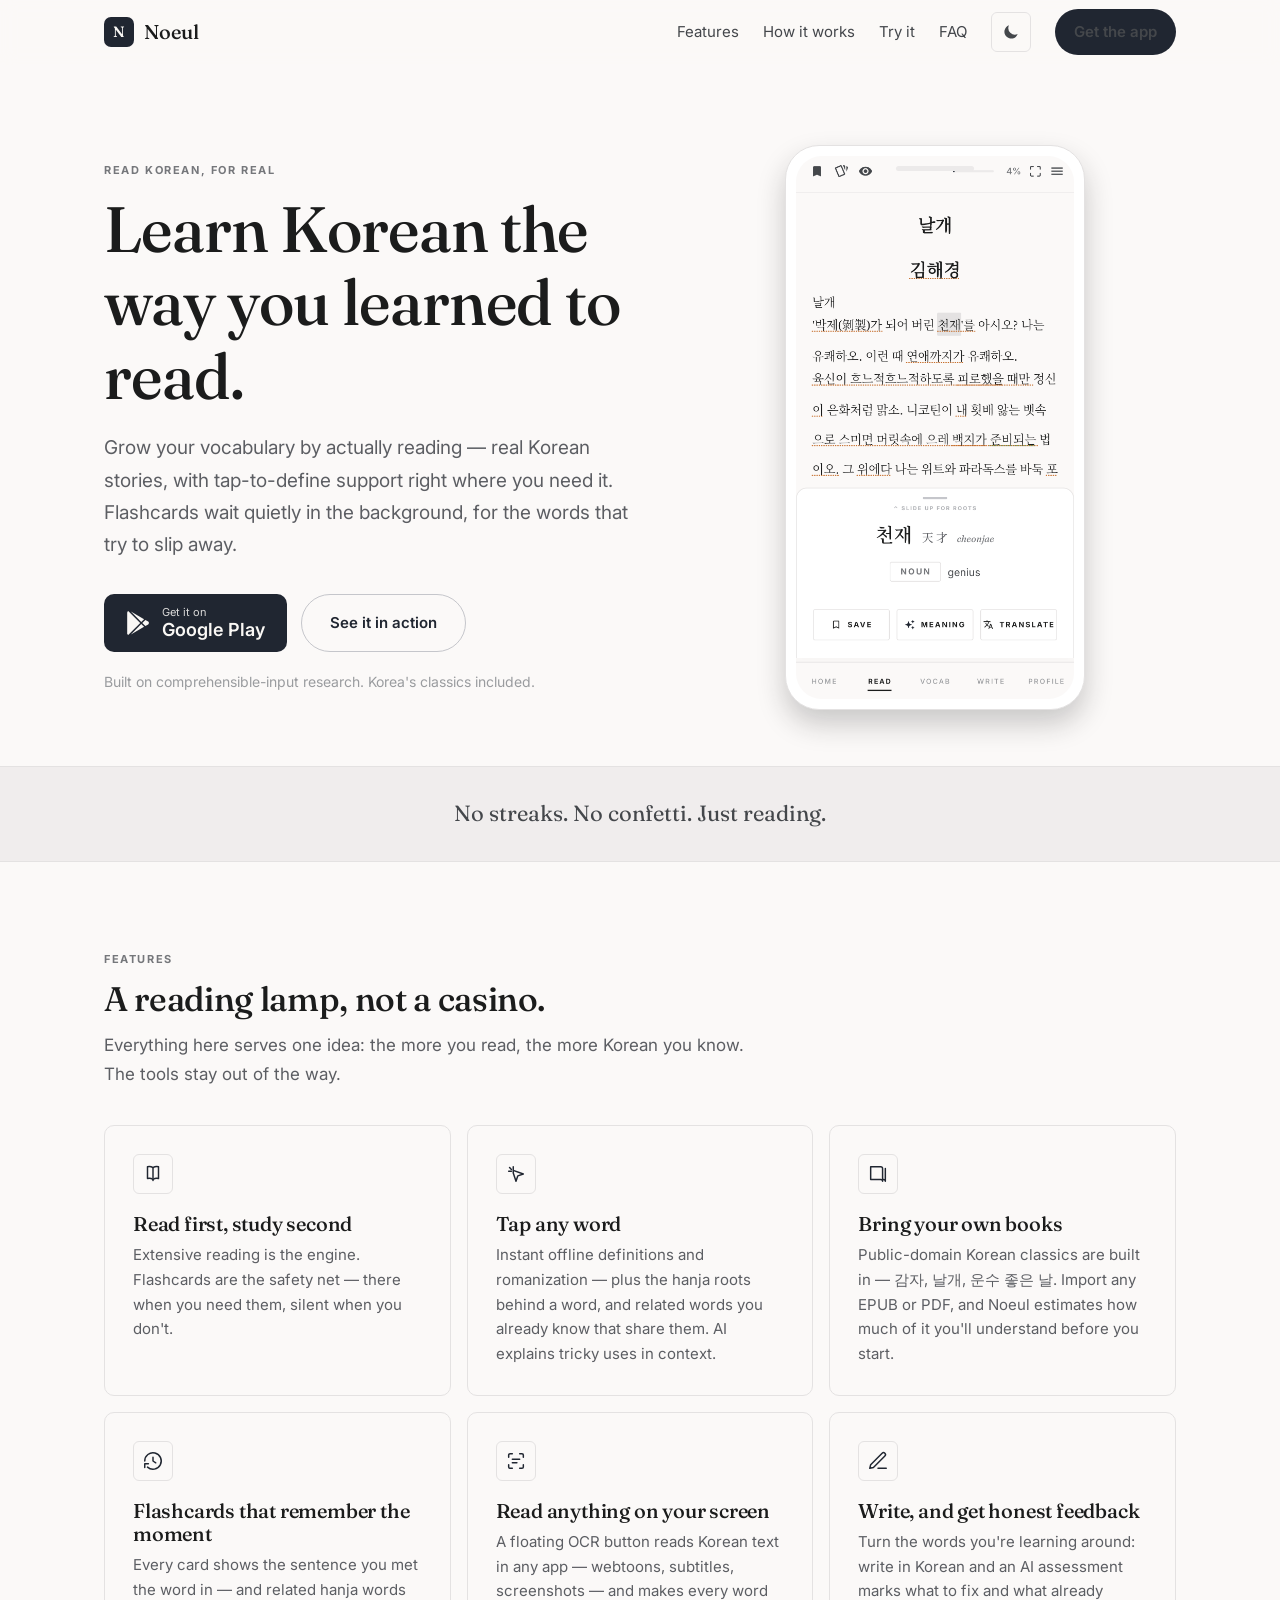
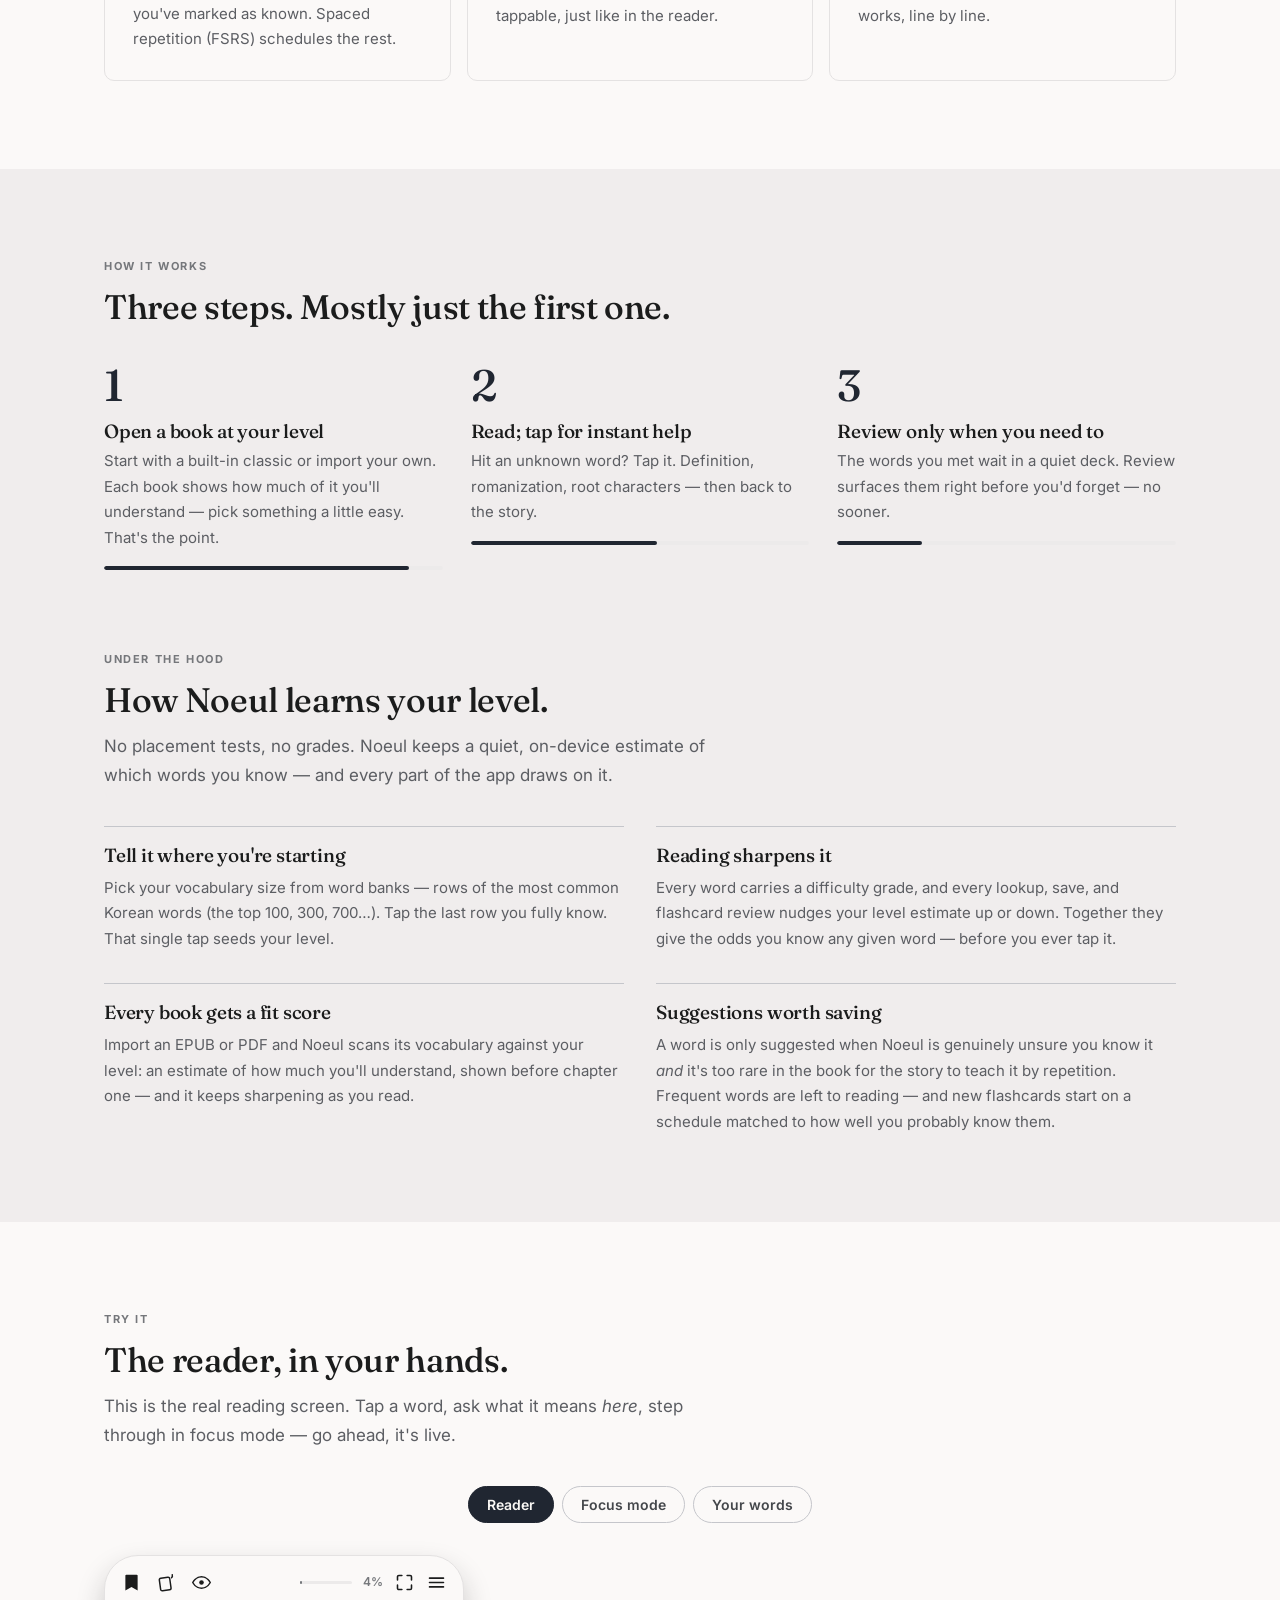
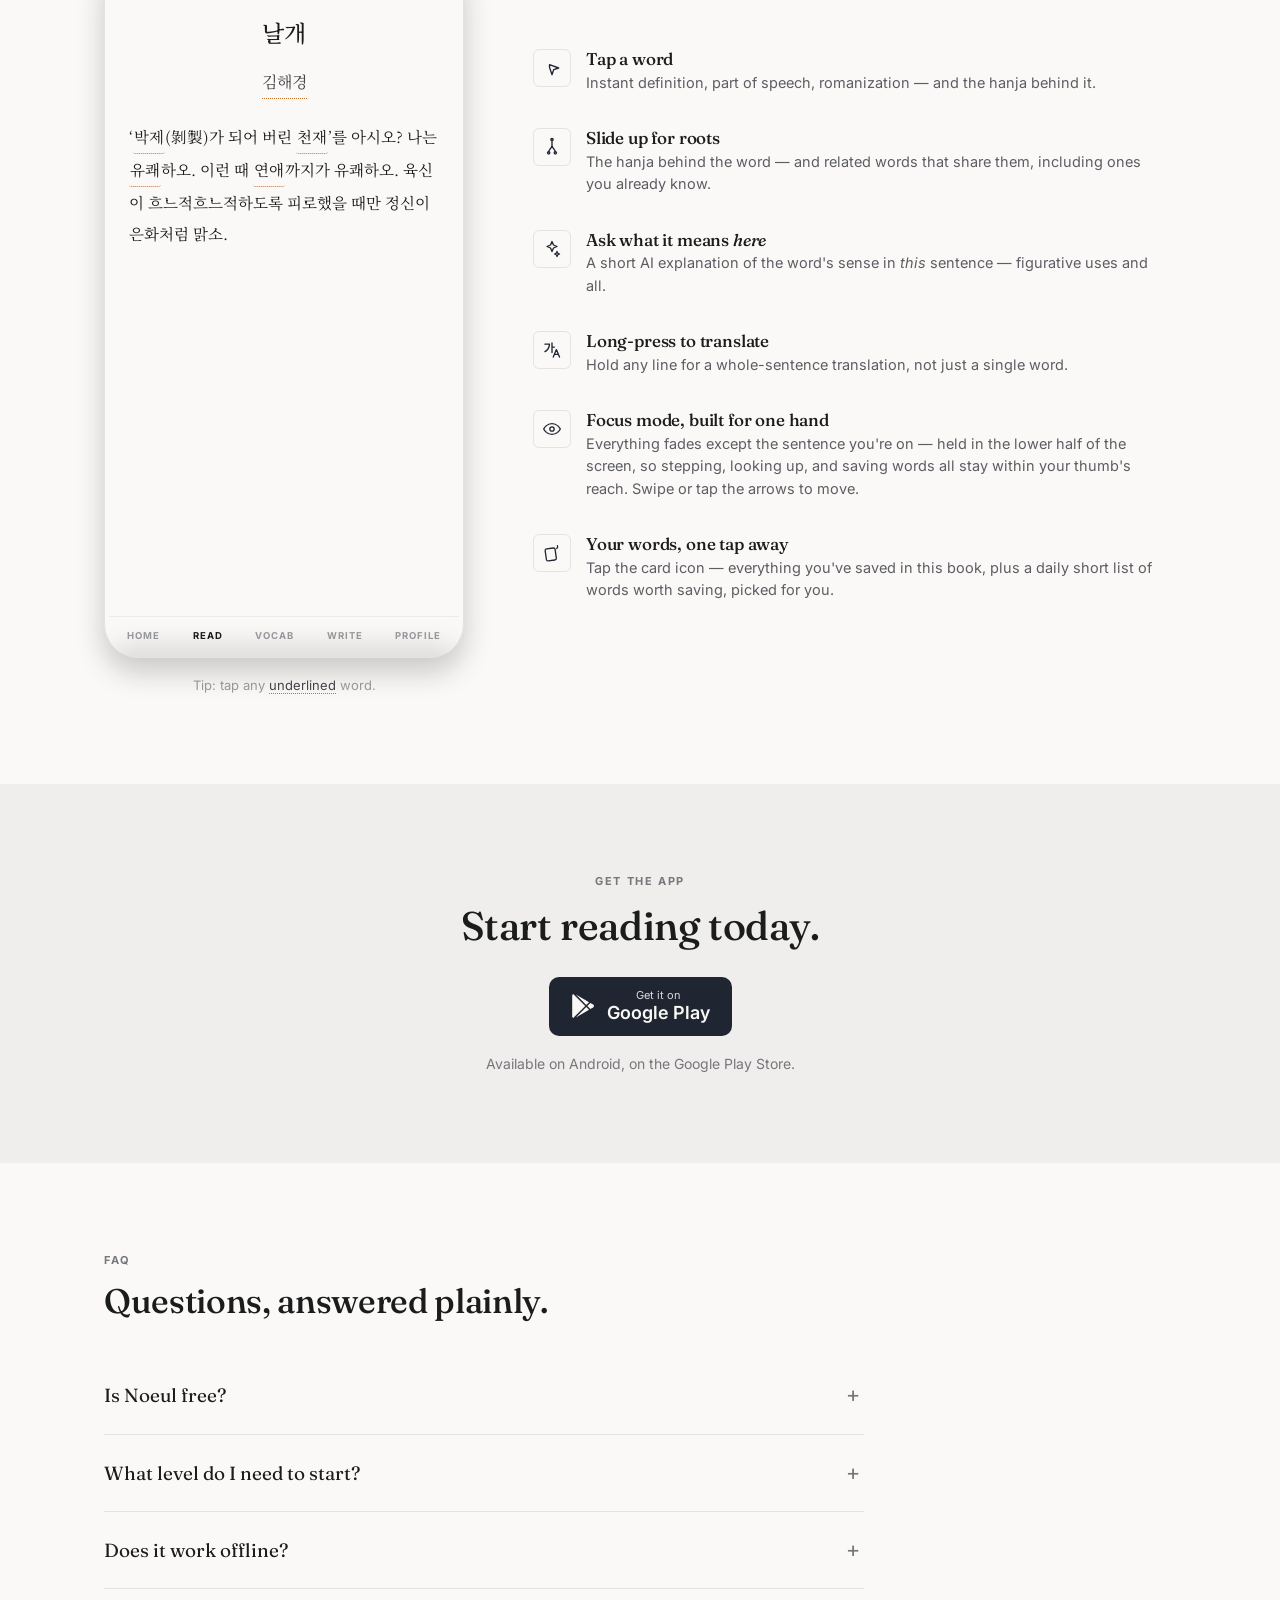
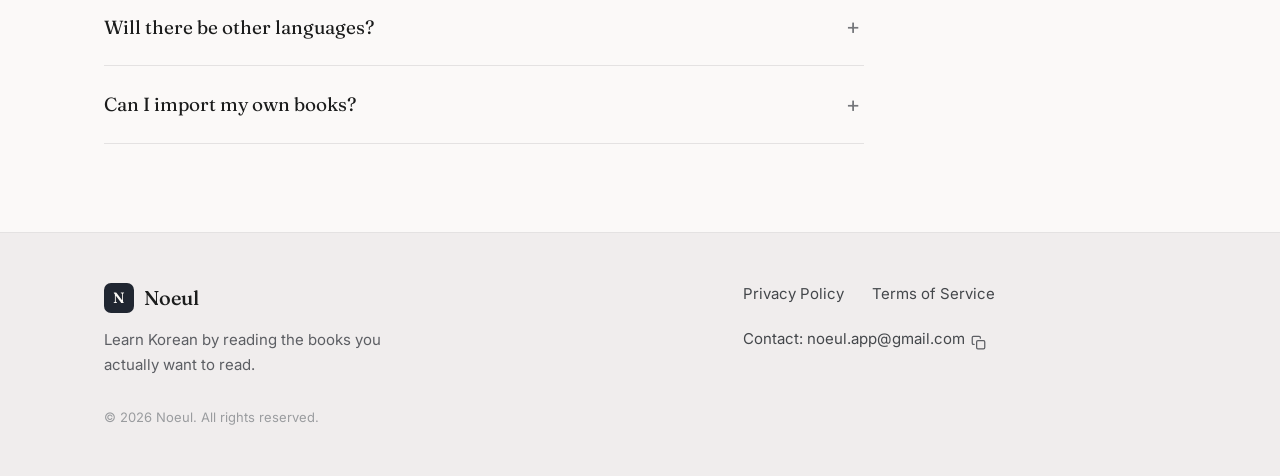
==== commit 01d41843: "Add email copy button to footer and update contact information" ====
--- a/index.html
+++ b/index.html
@@ -111,13 +111,13 @@
             <div class="hero__ctas">
               <!-- PLAY_STORE_URL: Google Play link -->
               <a class="store-badge" href="PLAY_STORE_URL" aria-label="Get Noeul on Google Play">
-                <svg width="24" height="26" viewBox="0 0 24 26" fill="currentColor" aria-hidden="true"><path d="M3.3 1.4c-.3.3-.5.7-.5 1.3v20.6c0 .6.2 1 .5 1.3l.1.1L15 13.1v-.2L3.4 1.3l-.1.1z"/><path d="M18.9 17 15 13.1v-.2L18.9 9l.1.1 4.6 2.6c1.3.8 1.3 2 0 2.7L19 17l-.1.1z"/><path d="M19 16.9 15 13 3.3 24.6c.4.5 1.1.5 1.9.1L19 16.9"/><path d="M19 9.1 5.2 1.3C4.4.9 3.7.9 3.3 1.4L15 13l4-3.9z"/></svg>
+                <svg width="24" height="24" viewBox="0 0 512 512" fill="currentColor" aria-hidden="true"><path d="M47 0C34 6.8 25.3 19.2 25.3 35.3V476.6C25.3 492.7 34 505.1 47 511.9L303.6 256Z"/><path d="M104.6 13L385.4 174.2 325.3 234.3Z"/><path d="M104.6 499L385.4 337.8 325.3 277.7Z"/><path d="M347.6 256L413.3 191.5 473 226C494 238 494 274 473 286.4L413.3 320.5Z"/></svg>
                 <span>
                   <span class="store-badge__sub">Get it on</span>
                   <span class="store-badge__main">Google Play</span>
                 </span>
               </a>
-              <a class="btn btn--ghost" href="#screenshots">See it in action</a>
+              <a class="btn btn--ghost" href="#try">See it in action</a>
             </div>
             <p class="hero__note">Built on comprehensible-input research. Korea's classics included.</p>
           </div>
@@ -391,7 +391,7 @@
           <div class="download__badges">
             <!-- PLAY_STORE_URL: Google Play link -->
             <a class="store-badge" href="PLAY_STORE_URL" aria-label="Get Noeul on Google Play">
-              <svg width="24" height="26" viewBox="0 0 24 26" fill="currentColor" aria-hidden="true"><path d="M3.3 1.4c-.3.3-.5.7-.5 1.3v20.6c0 .6.2 1 .5 1.3l.1.1L15 13.1v-.2L3.4 1.3l-.1.1z"/><path d="M18.9 17 15 13.1v-.2L18.9 9l.1.1 4.6 2.6c1.3.8 1.3 2 0 2.7L19 17l-.1.1z"/><path d="M19 16.9 15 13 3.3 24.6c.4.5 1.1.5 1.9.1L19 16.9"/><path d="M19 9.1 5.2 1.3C4.4.9 3.7.9 3.3 1.4L15 13l4-3.9z"/></svg>
+              <svg width="24" height="24" viewBox="0 0 512 512" fill="currentColor" aria-hidden="true"><path d="M47 0C34 6.8 25.3 19.2 25.3 35.3V476.6C25.3 492.7 34 505.1 47 511.9L303.6 256Z"/><path d="M104.6 13L385.4 174.2 325.3 234.3Z"/><path d="M104.6 499L385.4 337.8 325.3 277.7Z"/><path d="M347.6 256L413.3 191.5 473 226C494 238 494 274 473 286.4L413.3 320.5Z"/></svg>
               <span>
                 <span class="store-badge__sub">Get it on</span>
                 <span class="store-badge__main">Google Play</span>
@@ -452,7 +452,11 @@
         <nav class="footer__links" aria-label="Footer">
           <a href="./privacy.html">Privacy Policy</a>
           <a href="./terms.html">Terms of Service</a>
-          <a href="mailto:noeul.app@gmail.com">Contact</a>
+          <span class="footer__contact">Contact: <span class="footer__email">noeul.app@gmail.com<button class="footer__copy-btn" type="button" data-copy="noeul.app@gmail.com" aria-label="Copy email address" title="Copy email address">
+              <svg class="icon-copy" width="15" height="15" viewBox="0 0 24 24" fill="none" stroke="currentColor" stroke-width="2" stroke-linecap="round" stroke-linejoin="round" aria-hidden="true"><rect x="9" y="9" width="13" height="13" rx="2"/><path d="M5 15H4a2 2 0 0 1-2-2V4a2 2 0 0 1 2-2h9a2 2 0 0 1 2 2v1"/></svg>
+              <svg class="icon-check" width="15" height="15" viewBox="0 0 24 24" fill="none" stroke="currentColor" stroke-width="2" stroke-linecap="round" stroke-linejoin="round" aria-hidden="true"><polyline points="20 6 9 17 4 12"/></svg>
+            </button></span>
+          </span>
           <!-- SOCIAL_URL: add social links here if/when you have them
           <a href="SOCIAL_URL">Instagram</a>
           -->
@@ -469,5 +473,6 @@
   </div>
 
   <script src="./js/main.js?v=3"></script>
+  <script src="./js/copy-email.js"></script>
 </body>
 </html>
--- a/css/styles.css
+++ b/css/styles.css
@@ -732,8 +732,28 @@
   gap: 32px;
 }
 .footer__tagline { color: var(--text-muted); margin-top: 12px; max-width: 36ch; font-size: 15px; }
-.footer__links { display: flex; flex-wrap: wrap; gap: 20px 28px; }
+.footer__links { display: flex; flex-wrap: wrap; align-items: center; gap: 20px 28px; }
 .footer__links a { color: var(--text-secondary); font-size: 15px; }
+.footer__contact { color: var(--text-secondary); font-size: 15px; }
+.footer__email { white-space: nowrap; }
+.footer__copy-btn {
+  display: inline-flex;
+  align-items: center;
+  justify-content: center;
+  padding: 4px;
+  border: 0;
+  background: none;
+  color: var(--text-muted);
+  cursor: pointer;
+  border-radius: 6px;
+  vertical-align: -6px;
+  margin-left: 2px;
+  transition: color 0.15s ease, background 0.15s ease;
+}
+.footer__copy-btn:hover { color: var(--text); background: var(--accent-soft); }
+.footer__copy-btn .icon-check { display: none; }
+.footer__copy-btn.is-copied .icon-copy { display: none; }
+.footer__copy-btn.is-copied .icon-check { display: block; }
 .footer__copy { margin-top: 28px; color: var(--text-subtle); font-size: 13px; }
 
 /* ---------- legal pages ---------- */
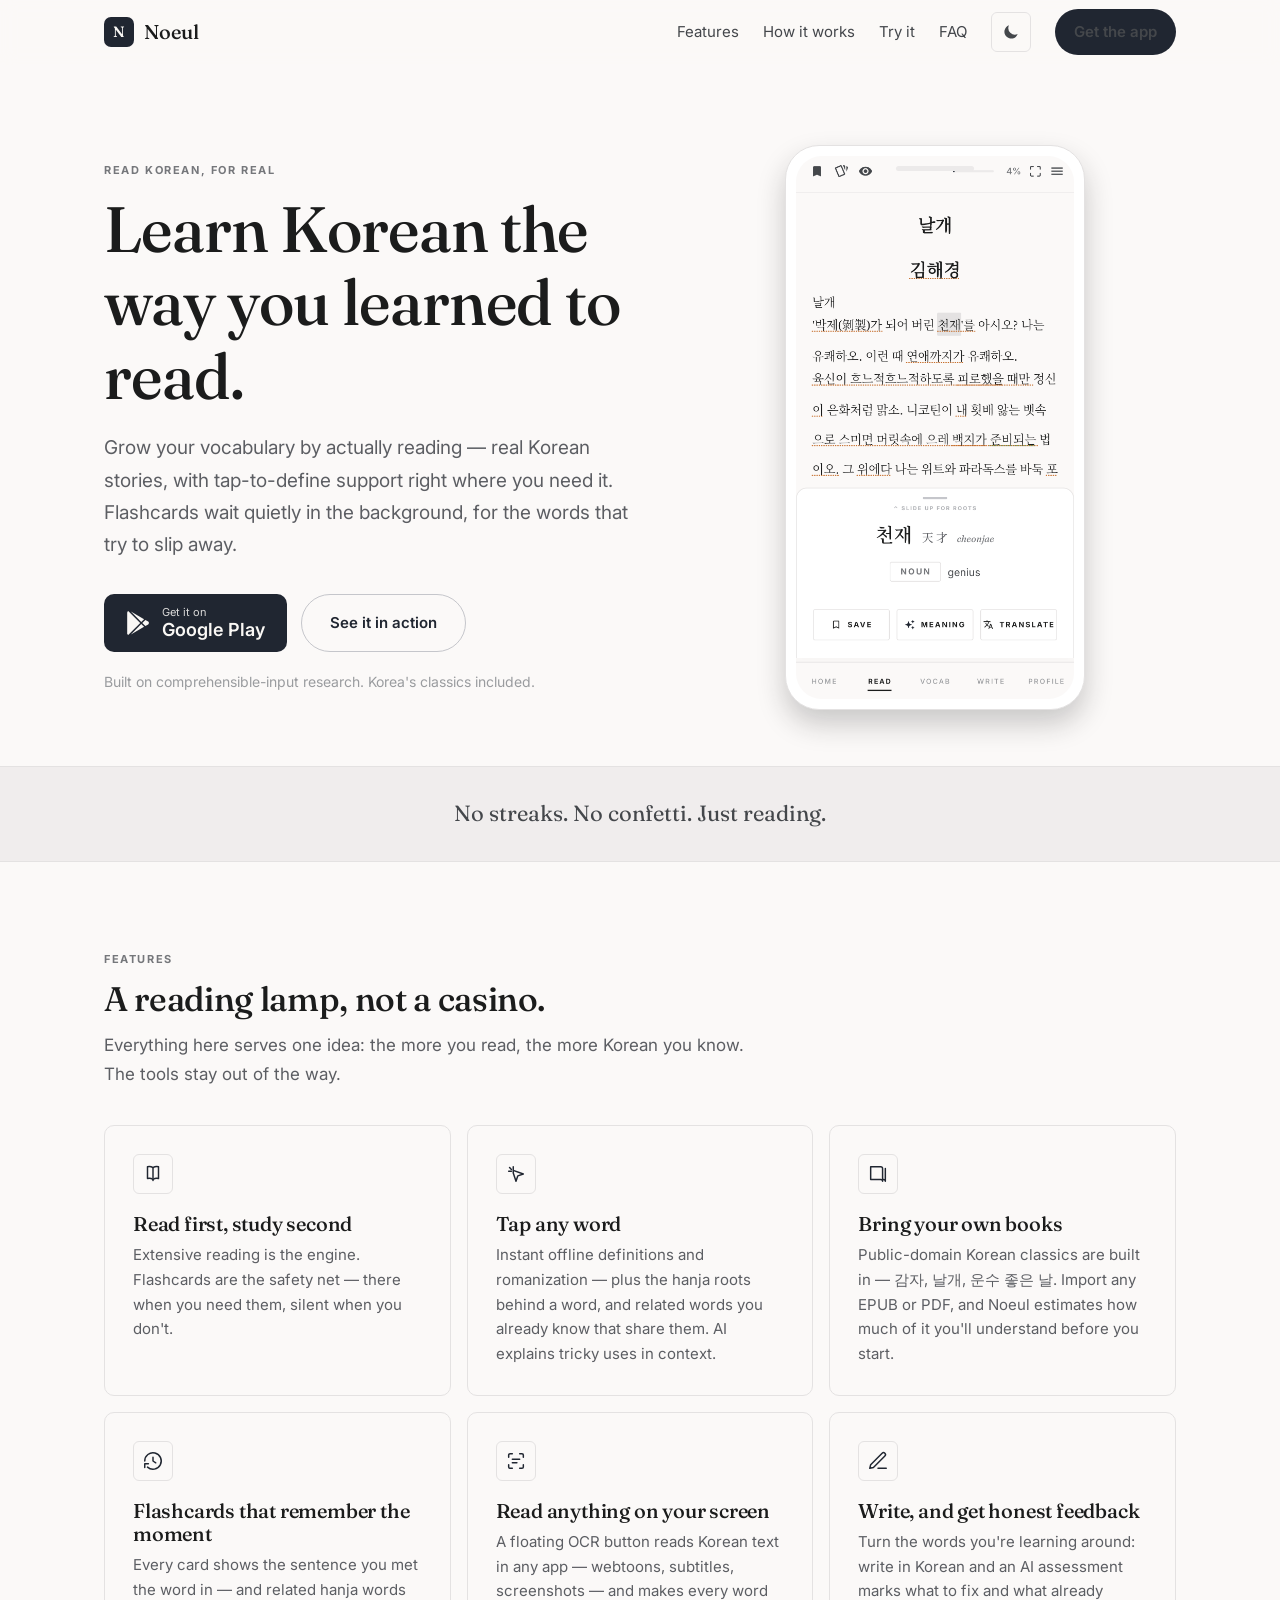
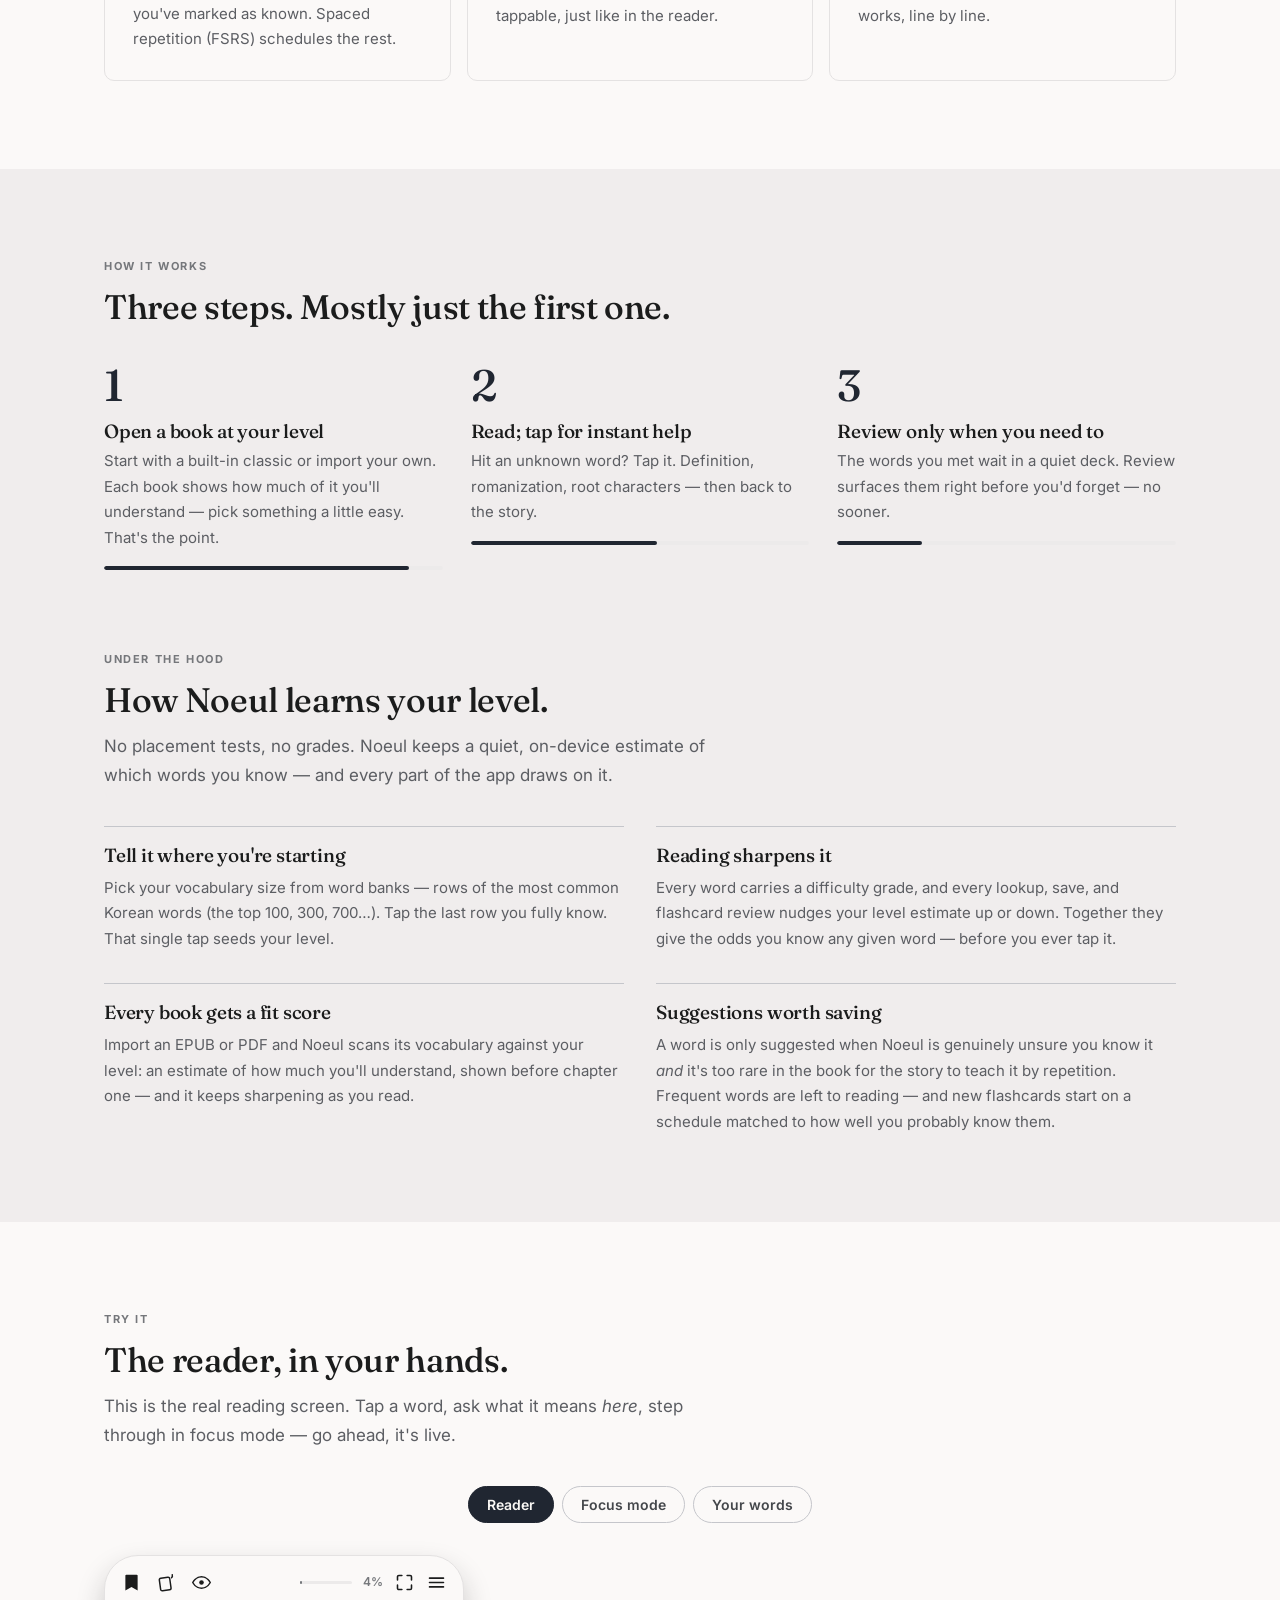
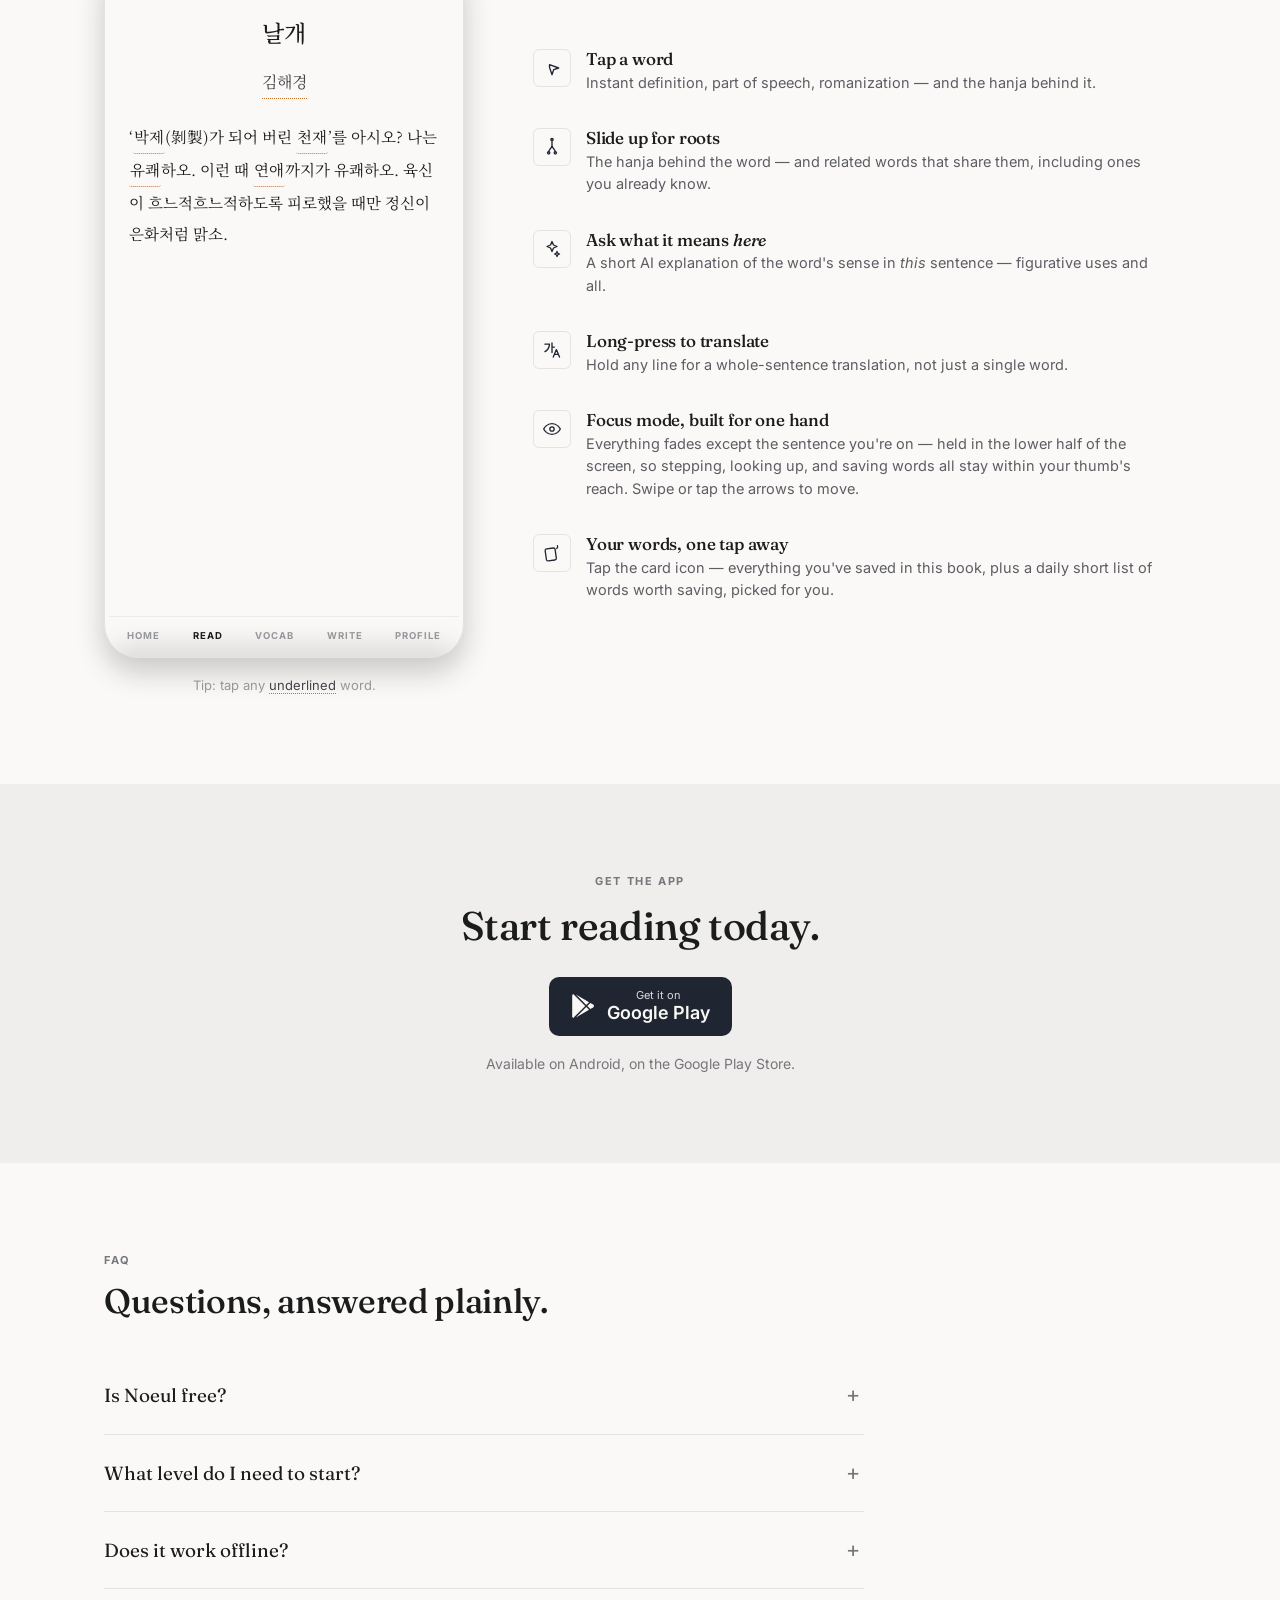
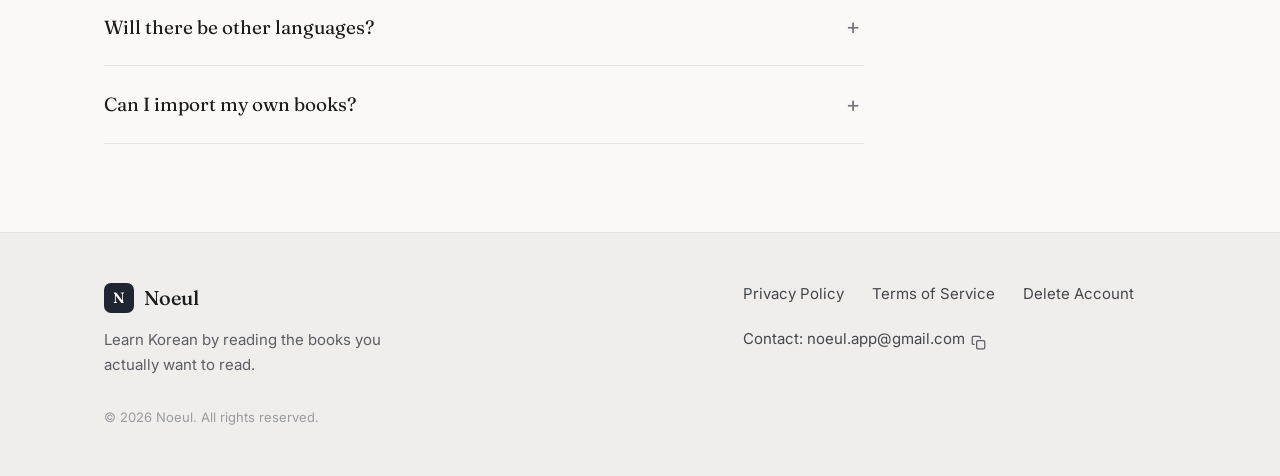
==== commit 0d87edea: "Add delete account page and link to footer navigation" ====
--- a/index.html
+++ b/index.html
@@ -452,6 +452,7 @@
         <nav class="footer__links" aria-label="Footer">
           <a href="./privacy.html">Privacy Policy</a>
           <a href="./terms.html">Terms of Service</a>
+          <a href="./delete-account.html">Delete Account</a>
           <span class="footer__contact">Contact: <span class="footer__email">noeul.app@gmail.com<button class="footer__copy-btn" type="button" data-copy="noeul.app@gmail.com" aria-label="Copy email address" title="Copy email address">
               <svg class="icon-copy" width="15" height="15" viewBox="0 0 24 24" fill="none" stroke="currentColor" stroke-width="2" stroke-linecap="round" stroke-linejoin="round" aria-hidden="true"><rect x="9" y="9" width="13" height="13" rx="2"/><path d="M5 15H4a2 2 0 0 1-2-2V4a2 2 0 0 1 2-2h9a2 2 0 0 1 2 2v1"/></svg>
               <svg class="icon-check" width="15" height="15" viewBox="0 0 24 24" fill="none" stroke="currentColor" stroke-width="2" stroke-linecap="round" stroke-linejoin="round" aria-hidden="true"><polyline points="20 6 9 17 4 12"/></svg>
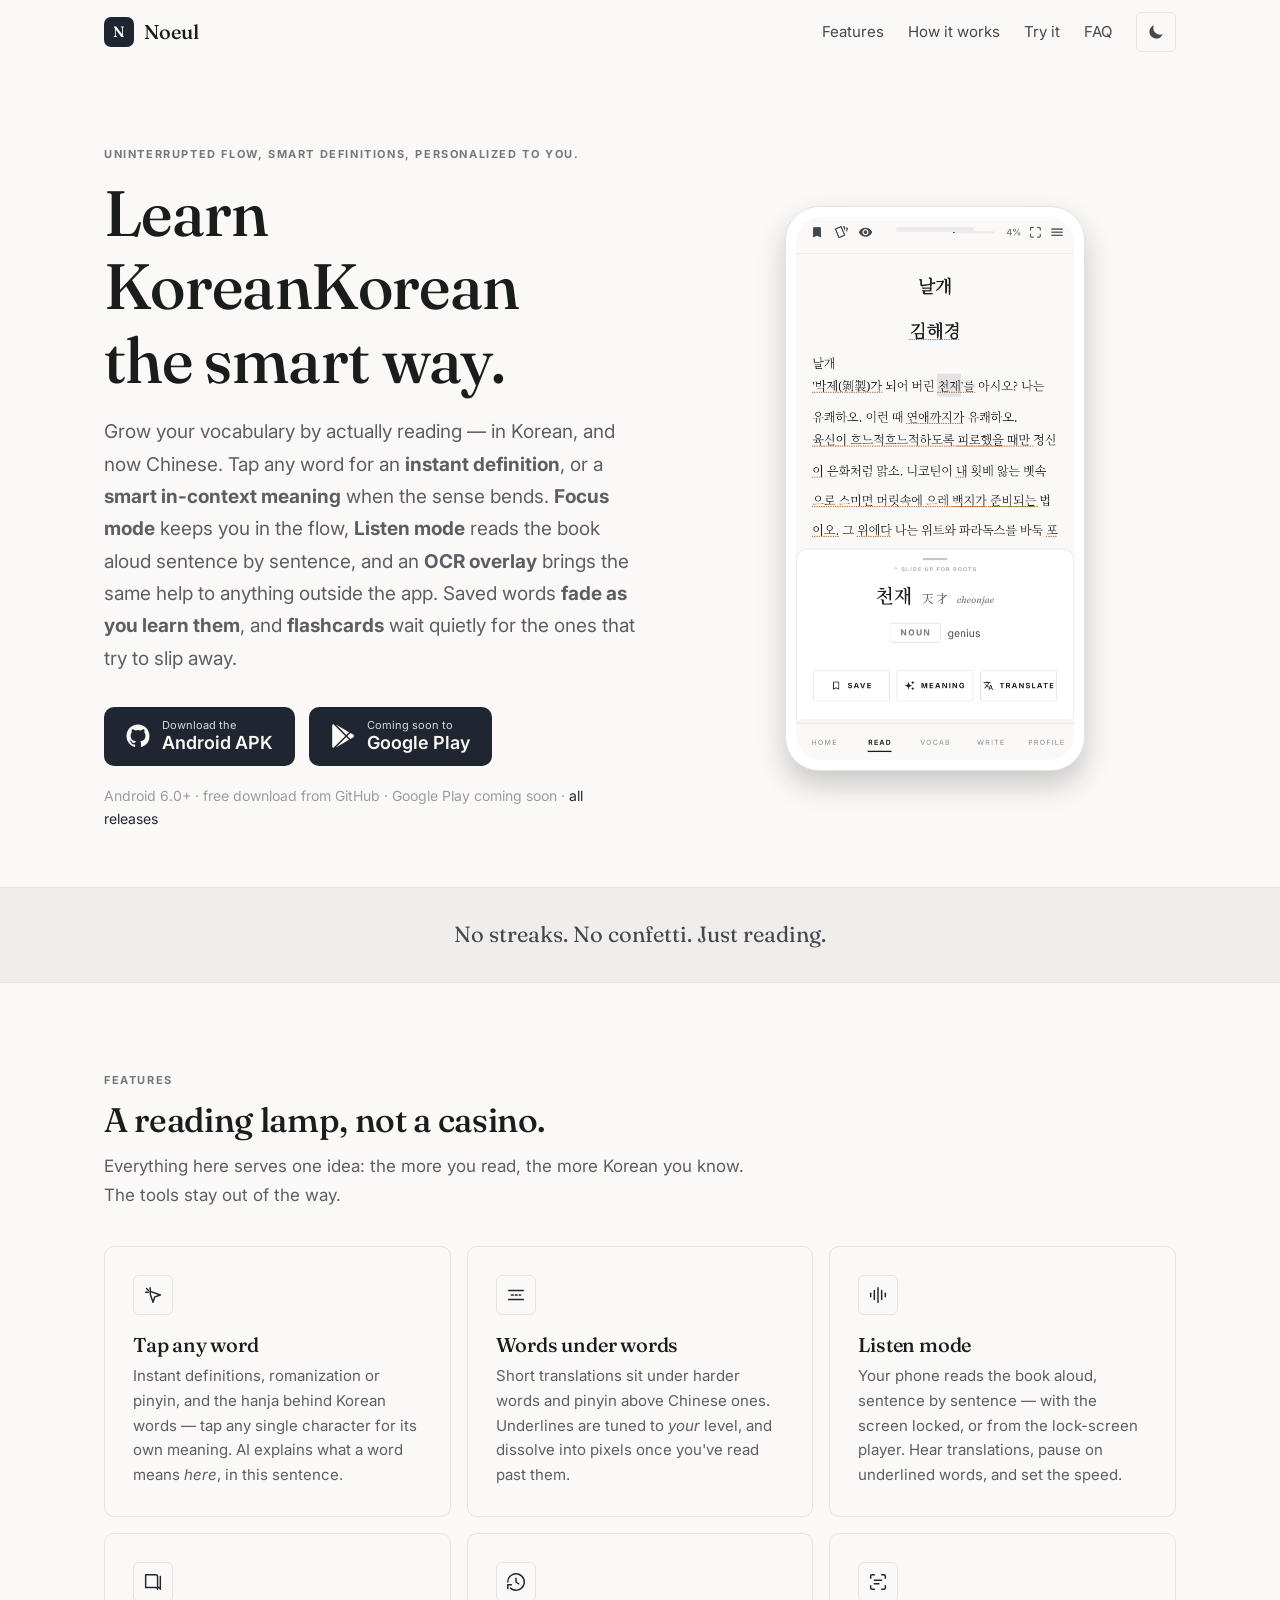
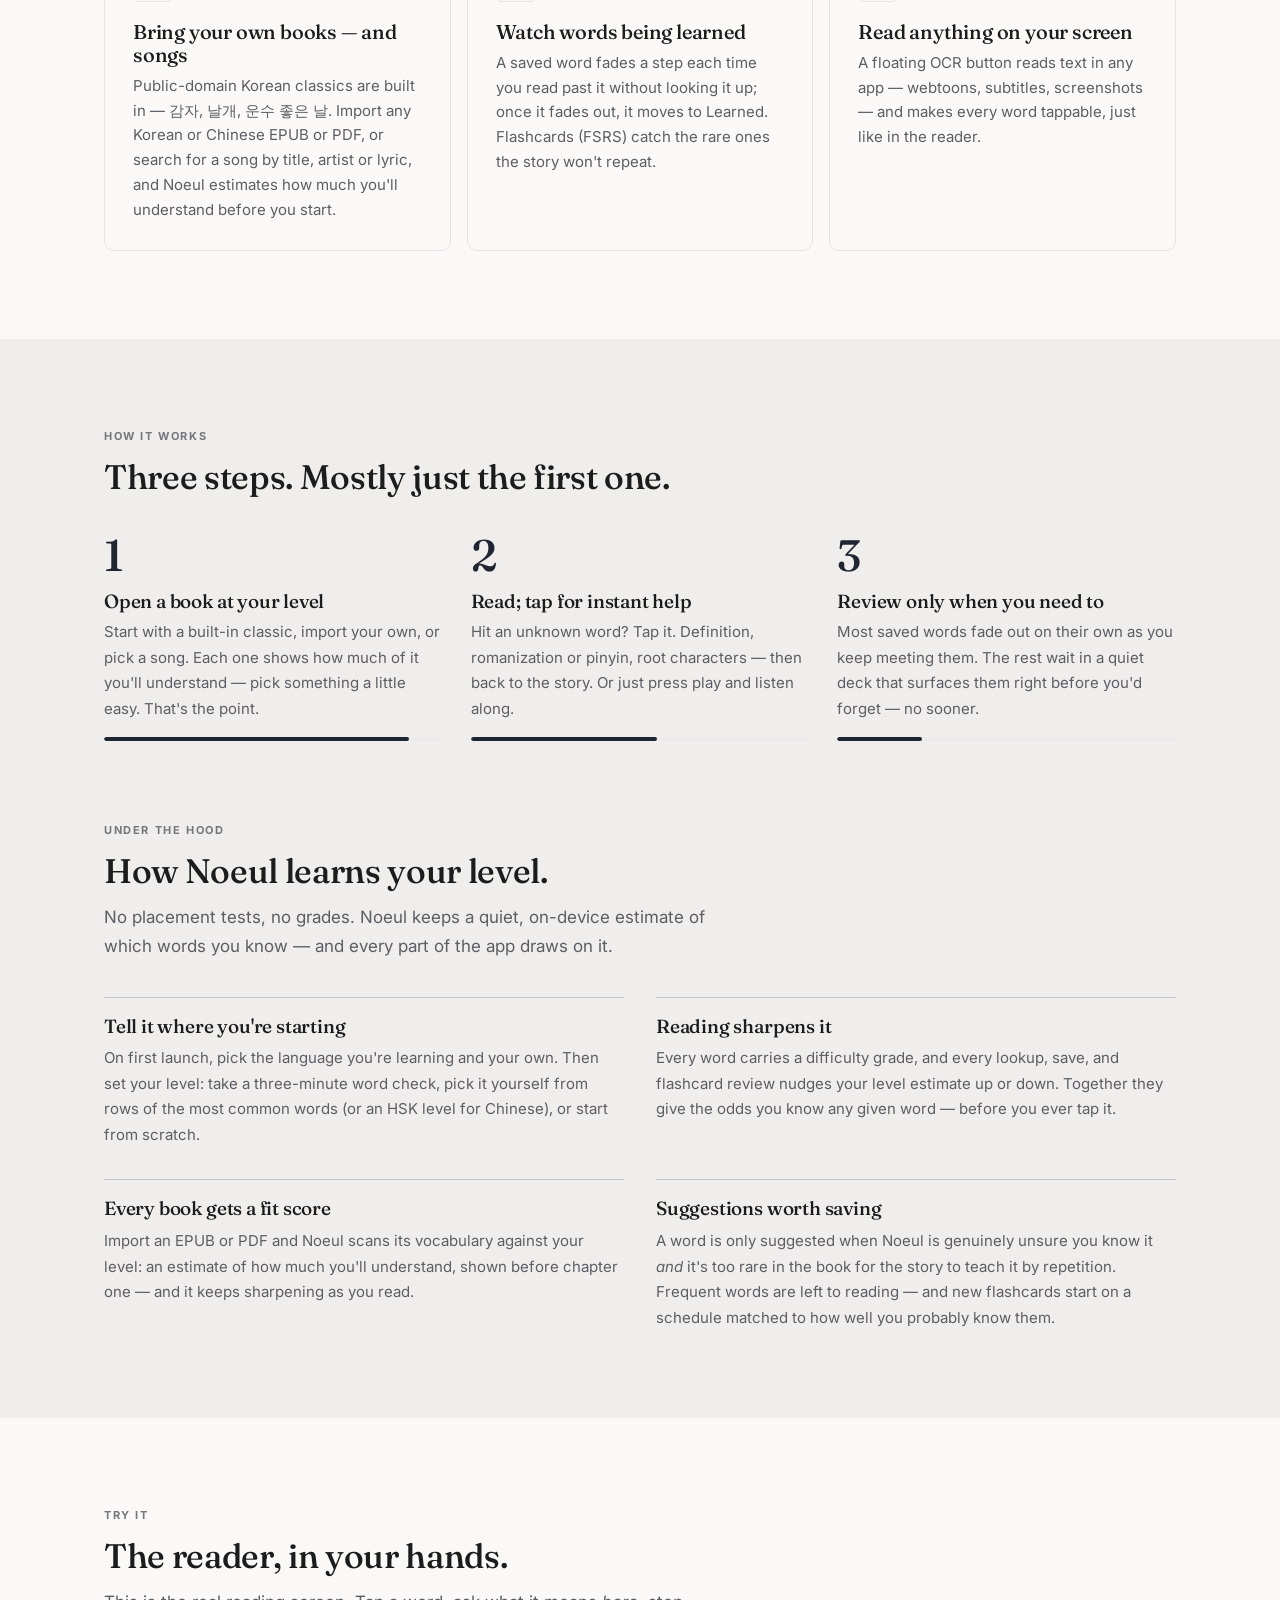
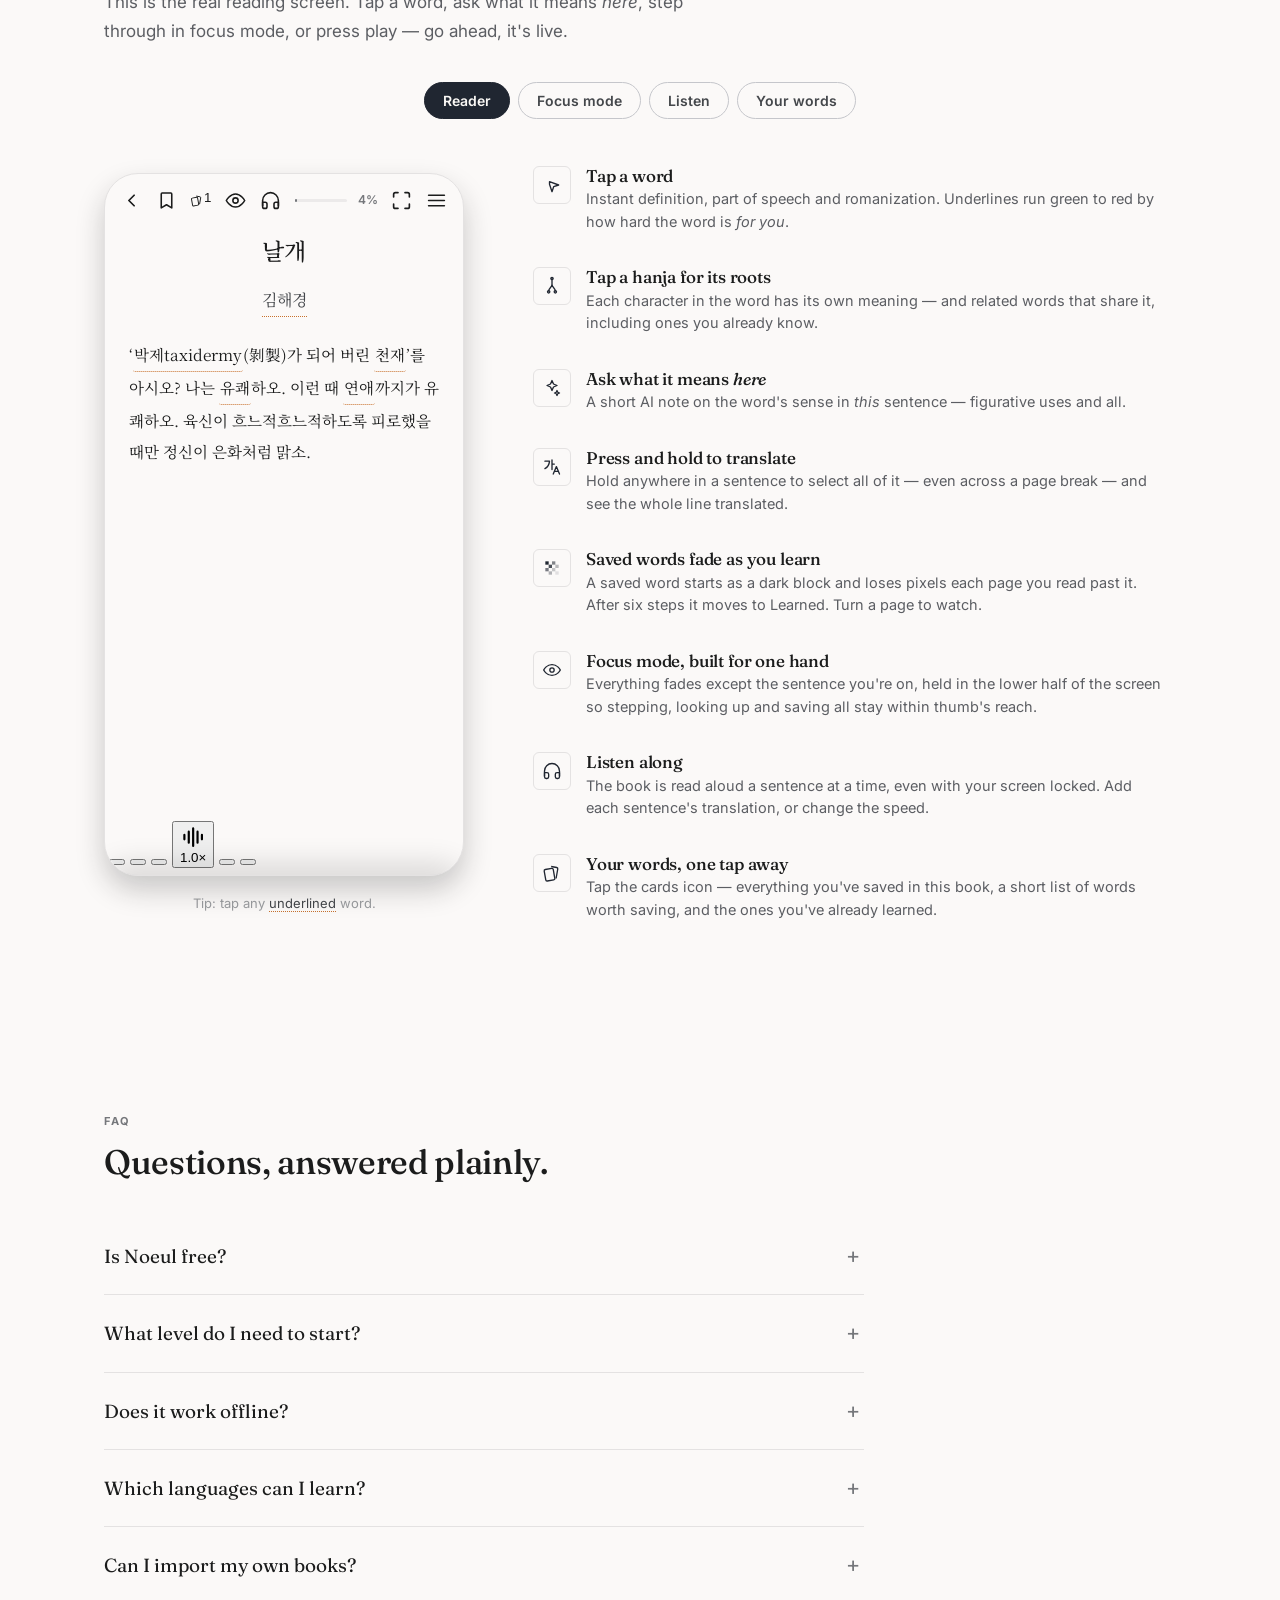
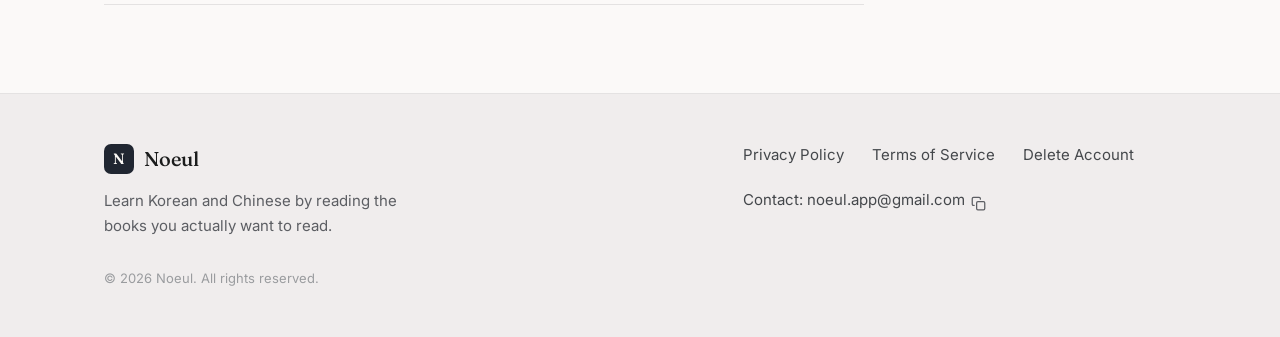
==== commit ccab00e4: "Merge pull request #3 from casong00-prog/remove-test-it-out Remove the Test it out button from the h" ====
--- a/index.html
+++ b/index.html
@@ -11,18 +11,18 @@
        2. CONTACT_EMAIL    → replaces the mailto in the footer. Search "CONTACT_EMAIL".
        =================================================================== -->
 
-  <title>Noeul — Learn Korean by reading</title>
-  <meta name="description" content="Noeul is a reading-first Korean app for Android. Read real books, tap any word for an instant definition, and let a quiet spaced-repetition deck catch what slips. No streaks. Just reading." />
+  <title>Noeul — Learn Korean and Chinese by reading</title>
+  <meta name="description" content="Noeul is a reading-first Korean and Chinese app for Android. Read real books, tap any word for an instant definition, listen along, and let a quiet spaced-repetition deck catch what slips. No streaks. Just reading." />
 
   <!-- Open Graph / Twitter -->
   <meta property="og:type" content="website" />
-  <meta property="og:title" content="Noeul — Learn Korean by reading" />
-  <meta property="og:description" content="Reading-first Korean for Android. Tap any word. No streaks, no confetti — just reading." />
+  <meta property="og:title" content="Noeul — Learn Korean and Chinese by reading" />
+  <meta property="og:description" content="Reading-first Korean and Chinese for Android. Tap any word. No streaks, no confetti — just reading." />
   <!-- OWNER: replace with a real 1200x630 PNG for best social-platform support -->
   <meta property="og:image" content="./assets/og-image.svg" />
   <meta name="twitter:card" content="summary_large_image" />
-  <meta name="twitter:title" content="Noeul — Learn Korean by reading" />
-  <meta name="twitter:description" content="Reading-first Korean for Android. Tap any word. No streaks, no confetti — just reading." />
+  <meta name="twitter:title" content="Noeul — Learn Korean and Chinese by reading" />
+  <meta name="twitter:description" content="Reading-first Korean and Chinese for Android. Tap any word. No streaks, no confetti — just reading." />
   <meta name="twitter:image" content="./assets/og-image.svg" />
 
   <meta name="theme-color" content="#fbf9f8" />
@@ -33,7 +33,7 @@
   <link rel="preconnect" href="https://fonts.gstatic.com" crossorigin />
   <link href="https://fonts.googleapis.com/css2?family=Fraunces:opsz,wght@9..144,400;9..144,500;9..144,600&family=Inter:wght@400;500;600;700&family=Noto+Serif+KR:wght@400;500&display=swap" rel="stylesheet" />
 
-  <link rel="stylesheet" href="./css/styles.css?v=3" />
+  <link rel="stylesheet" href="./css/styles.css?v=7" />
 
   <!-- set theme before first paint to avoid a flash -->
   <script>
@@ -67,8 +67,6 @@
             <svg class="theme-toggle__sun" viewBox="0 0 24 24" fill="none" stroke="currentColor" stroke-width="1.7" stroke-linecap="round" aria-hidden="true"><circle cx="12" cy="12" r="4.2"/><path d="M12 2.5v2M12 19.5v2M4.2 4.2l1.4 1.4M18.4 18.4l1.4 1.4M2.5 12h2M19.5 12h2M4.2 19.8l1.4-1.4M18.4 5.6l1.4-1.4"/></svg>
             <svg class="theme-toggle__moon" viewBox="0 0 24 24" fill="currentColor" aria-hidden="true"><path d="M20 14.5A8 8 0 0 1 9.5 4 8.2 8.2 0 1 0 20 14.5z"/></svg>
           </button>
-          <!-- PLAY_STORE_URL: this scrolls to the download section; swap href to the Google Play link if you prefer -->
-          <a class="btn btn--primary btn--sm" href="#download">Get the app</a>
         </div>
 
         <div class="nav__mobile-actions">
@@ -89,7 +87,7 @@
         <a href="#how">How it works</a>
         <a href="#try">Try it</a>
         <a href="#faq">FAQ</a>
-        <a class="btn btn--primary" href="#download">Get the app</a>
+        <a class="btn btn--primary" href="https://github.com/changah-song/noeul/releases/latest/download/noeul.apk">Get the app</a>
       </div>
     </div>
   </header>
@@ -101,32 +99,44 @@
       <div class="container">
         <div class="hero__grid">
           <div class="hero__copy reveal">
-            <p class="eyebrow">Read Korean, for real</p>
-            <h1 class="hero__title">Learn Korean the way you learned to read.</h1>
+            <p class="eyebrow">Uninterrupted flow, smart definitions, personalized to you.</p>
+            <!-- LANGUAGES: add a language to data-langs and it joins the rotation -->
+            <h1 class="hero__title" aria-label="Learn Korean and Chinese the smart way.">Learn <span class="lang-cycle" data-langs="Korean, Chinese" aria-hidden="true"><span class="lang-cycle__sizer">Korean</span><span class="lang-cycle__word is-front">Korean</span></span><br /> the smart way.</h1>
             <p class="hero__lead">
-              Grow your vocabulary by actually reading — real Korean stories, with tap-to-define
-              support right where you need it. Flashcards wait quietly in the background, for the
-              words that try to slip away.
+              Grow your vocabulary by actually reading — in Korean, and now Chinese. Tap any word for an <strong>instant definition</strong>, or a
+              <strong>smart in-context meaning</strong> when the sense bends. <strong>Focus mode</strong> keeps you in the flow,
+              <strong>Listen mode</strong> reads the book aloud sentence by sentence, and an <strong>OCR overlay</strong> brings the
+              same help to anything outside the app. Saved words <strong>fade as you learn them</strong>, and
+              <strong>flashcards</strong> wait quietly for the ones that try to slip away.
             </p>
             <div class="hero__ctas">
-              <!-- PLAY_STORE_URL: Google Play link -->
-              <a class="store-badge" href="PLAY_STORE_URL" aria-label="Get Noeul on Google Play">
+              <!-- GITHUB_APK_URL: direct download of the signed Android APK release -->
+              <a class="store-badge store-badge--github" href="https://github.com/changah-song/noeul/releases/latest/download/noeul.apk" aria-label="Download the Noeul Android APK from GitHub">
+                <svg width="24" height="24" viewBox="0 0 24 24" fill="currentColor" aria-hidden="true"><path d="M12 .5C5.65.5.5 5.65.5 12c0 5.08 3.29 9.39 7.86 10.91.58.11.79-.25.79-.56 0-.27-.01-1-.02-1.96-3.2.7-3.88-1.54-3.88-1.54-.52-1.33-1.28-1.68-1.28-1.68-1.05-.72.08-.7.08-.7 1.16.08 1.77 1.19 1.77 1.19 1.03 1.77 2.7 1.26 3.36.96.1-.75.4-1.26.73-1.55-2.55-.29-5.24-1.28-5.24-5.68 0-1.25.45-2.28 1.19-3.08-.12-.29-.52-1.46.11-3.05 0 0 .97-.31 3.18 1.18a11.1 11.1 0 0 1 5.8 0c2.2-1.49 3.17-1.18 3.17-1.18.63 1.59.23 2.76.11 3.05.74.8 1.19 1.83 1.19 3.08 0 4.41-2.69 5.38-5.25 5.67.41.36.78 1.06.78 2.14 0 1.55-.01 2.8-.01 3.18 0 .31.21.68.8.56A11.52 11.52 0 0 0 23.5 12C23.5 5.65 18.35.5 12 .5Z"/></svg>
+                <span>
+                  <span class="store-badge__sub">Download the</span>
+                  <span class="store-badge__main">Android APK</span>
+                </span>
+              </a>
+              <!-- PLAY_STORE_URL: swap this for a live Google Play link once approved -->
+              <span class="store-badge store-badge--soon" aria-label="Noeul is coming soon to Google Play" role="img">
                 <svg width="24" height="24" viewBox="0 0 512 512" fill="currentColor" aria-hidden="true"><path d="M47 0C34 6.8 25.3 19.2 25.3 35.3V476.6C25.3 492.7 34 505.1 47 511.9L303.6 256Z"/><path d="M104.6 13L385.4 174.2 325.3 234.3Z"/><path d="M104.6 499L385.4 337.8 325.3 277.7Z"/><path d="M347.6 256L413.3 191.5 473 226C494 238 494 274 473 286.4L413.3 320.5Z"/></svg>
                 <span>
-                  <span class="store-badge__sub">Get it on</span>
+                  <span class="store-badge__sub">Coming soon to</span>
                   <span class="store-badge__main">Google Play</span>
                 </span>
-              </a>
-              <a class="btn btn--ghost" href="#try">See it in action</a>
-            </div>
-            <p class="hero__note">Built on comprehensible-input research. Korea's classics included.</p>
+              </span>
+            </div>
+            <p class="hero__note">Android 6.0+ · free download from GitHub · Google Play coming soon · <a href="https://github.com/changah-song/noeul/releases" target="_blank" rel="noopener">all releases</a></p>
           </div>
 
           <div class="hero__visual reveal">
-            <div class="phone">
-              <img src="./assets/hero-screenshot.png" width="1080" height="2110"
-                   alt="The Noeul reading screen showing a Korean short story with the word 천재 tapped, its definition, romanization and hanja in a bottom sheet." />
-            </div>
+            <a class="phone-link" href="#try" aria-label="Try Noeul out">
+              <div class="phone">
+                <img src="./assets/hero-screenshot.png" width="1080" height="2244"
+                     alt="The Noeul home screen: the Korean classic 날개 by 김해경 under Continue reading with a Resume button, your shelf of public-domain books below, and the floating Read and Learn bar." />
+              </div>
+            </a>
           </div>
         </div>
       </div>
@@ -151,34 +161,42 @@
         <div class="feature-grid">
           <article class="feature-card reveal">
             <span class="feature-card__icon" aria-hidden="true">
-              <svg viewBox="0 0 24 24" fill="none" stroke="currentColor" stroke-width="1.6" stroke-linecap="round" stroke-linejoin="round"><path d="M12 5c-1.8-1.2-4-1.5-6-1v13c2-.5 4.2-.2 6 1 1.8-1.2 4-1.5 6-1V4c-2-.5-4.2-.2-6 1z"/><path d="M12 5v14"/></svg>
-            </span>
-            <h3>Read first, study second</h3>
-            <p>Extensive reading is the engine. Flashcards are the safety net — there when you need them, silent when you don't.</p>
-          </article>
-
-          <article class="feature-card reveal">
-            <span class="feature-card__icon" aria-hidden="true">
               <svg viewBox="0 0 24 24" fill="none" stroke="currentColor" stroke-width="1.6" stroke-linecap="round" stroke-linejoin="round"><path d="M9 11l3 9 2-6 6-2-11-4z"/><path d="M5 5l2 2"/><path d="M9 4v3"/><path d="M4 9h3"/></svg>
             </span>
             <h3>Tap any word</h3>
-            <p>Instant offline definitions and romanization — plus the hanja roots behind a word, and related words you already know that share them. AI explains tricky uses in context.</p>
+            <p>Instant definitions, romanization or pinyin, and the hanja behind Korean words — tap any single character for its own meaning. AI explains what a word means <em>here</em>, in this sentence.</p>
+          </article>
+
+          <article class="feature-card reveal">
+            <span class="feature-card__icon" aria-hidden="true">
+              <svg viewBox="0 0 24 24" fill="none" stroke="currentColor" stroke-width="1.6" stroke-linecap="round" stroke-linejoin="round"><path d="M4 7h16"/><path d="M7 12h10" stroke-dasharray="2 2.2"/><path d="M4 17h16"/></svg>
+            </span>
+            <h3>Words under words</h3>
+            <p>Short translations sit under harder words and pinyin above Chinese ones. Underlines are tuned to <em>your</em> level, and dissolve into pixels once you've read past them.</p>
+          </article>
+
+          <article class="feature-card reveal">
+            <span class="feature-card__icon" aria-hidden="true">
+              <svg viewBox="0 0 24 24" fill="none" stroke="currentColor" stroke-width="1.6" stroke-linecap="round" stroke-linejoin="round"><path d="M4 10v4"/><path d="M8 7v10"/><path d="M12 4v16"/><path d="M16 7v10"/><path d="M20 10v4"/></svg>
+            </span>
+            <h3>Listen mode</h3>
+            <p>Your phone reads the book aloud, sentence by sentence — with the screen locked, or from the lock-screen player. Hear translations, pause on underlined words, and set the speed.</p>
           </article>
 
           <article class="feature-card reveal">
             <span class="feature-card__icon" aria-hidden="true">
               <svg viewBox="0 0 24 24" fill="none" stroke="currentColor" stroke-width="1.6" stroke-linecap="round" stroke-linejoin="round"><path d="M4 4h11a2 2 0 0 1 2 2v14a2 2 0 0 0-2-2H4z"/><path d="M20 6v14a2 2 0 0 0-2-2h-1"/></svg>
             </span>
-            <h3>Bring your own books</h3>
-            <p>Public-domain Korean classics are built in — 감자, 날개, 운수 좋은 날. Import any EPUB or PDF, and Noeul estimates how much of it you'll understand before you start.</p>
+            <h3>Bring your own books — and songs</h3>
+            <p>Public-domain Korean classics are built in — 감자, 날개, 운수 좋은 날. Import any Korean or Chinese EPUB or PDF, or search for a song by title, artist or lyric, and Noeul estimates how much you'll understand before you start.</p>
           </article>
 
           <article class="feature-card reveal">
             <span class="feature-card__icon" aria-hidden="true">
               <svg viewBox="0 0 24 24" fill="none" stroke="currentColor" stroke-width="1.6" stroke-linecap="round" stroke-linejoin="round"><path d="M3 12a9 9 0 1 1 3 6.7"/><path d="M3 19v-4h4"/><path d="M12 8v4l3 2"/></svg>
             </span>
-            <h3>Flashcards that remember the moment</h3>
-            <p>Every card shows the sentence you met the word in — and related hanja words you've marked as known. Spaced repetition (FSRS) schedules the rest.</p>
+            <h3>Watch words being learned</h3>
+            <p>A saved word fades a step each time you read past it without looking it up; once it fades out, it moves to Learned. Flashcards (FSRS) catch the rare ones the story won't repeat.</p>
           </article>
 
           <article class="feature-card reveal">
@@ -186,15 +204,7 @@
               <svg viewBox="0 0 24 24" fill="none" stroke="currentColor" stroke-width="1.6" stroke-linecap="round" stroke-linejoin="round"><path d="M4 8V5.5A1.5 1.5 0 0 1 5.5 4H8M16 4h2.5A1.5 1.5 0 0 1 20 5.5V8M20 16v2.5a1.5 1.5 0 0 1-1.5 1.5H16M8 20H5.5A1.5 1.5 0 0 1 4 18.5V16"/><path d="M8 10h8M8 14h5"/></svg>
             </span>
             <h3>Read anything on your screen</h3>
-            <p>A floating OCR button reads Korean text in any app — webtoons, subtitles, screenshots — and makes every word tappable, just like in the reader.</p>
-          </article>
-
-          <article class="feature-card reveal">
-            <span class="feature-card__icon" aria-hidden="true">
-              <svg viewBox="0 0 24 24" fill="none" stroke="currentColor" stroke-width="1.6" stroke-linecap="round" stroke-linejoin="round"><path d="M12 20h9"/><path d="M16.5 3.5a2.1 2.1 0 0 1 3 3L7 19l-4 1 1-4z"/></svg>
-            </span>
-            <h3>Write, and get honest feedback</h3>
-            <p>Turn the words you're learning around: write in Korean and an AI assessment marks what to fix and what already works, line by line.</p>
+            <p>A floating OCR button reads text in any app — webtoons, subtitles, screenshots — and makes every word tappable, just like in the reader.</p>
           </article>
         </div>
       </div>
@@ -212,19 +222,19 @@
           <li class="step reveal">
             <div class="step__num">1</div>
             <h3>Open a book at your level</h3>
-            <p>Start with a built-in classic or import your own. Each book shows how much of it you'll understand — pick something a little easy. That's the point.</p>
+            <p>Start with a built-in classic, import your own, or pick a song. Each one shows how much of it you'll understand — pick something a little easy. That's the point.</p>
             <div class="step__bar"><i style="width:90%"></i></div>
           </li>
           <li class="step reveal">
             <div class="step__num">2</div>
             <h3>Read; tap for instant help</h3>
-            <p>Hit an unknown word? Tap it. Definition, romanization, root characters — then back to the story.</p>
+            <p>Hit an unknown word? Tap it. Definition, romanization or pinyin, root characters — then back to the story. Or just press play and listen along.</p>
             <div class="step__bar"><i style="width:55%"></i></div>
           </li>
           <li class="step reveal">
             <div class="step__num">3</div>
             <h3>Review only when you need to</h3>
-            <p>The words you met wait in a quiet deck. Review surfaces them right before you'd forget — no sooner.</p>
+            <p>Most saved words fade out on their own as you keep meeting them. The rest wait in a quiet deck that surfaces them right before you'd forget — no sooner.</p>
             <div class="step__bar"><i style="width:25%"></i></div>
           </li>
         </ol>
@@ -240,7 +250,7 @@
           <div class="learn-grid">
             <div class="learn-item reveal">
               <h3>Tell it where you're starting</h3>
-              <p>Pick your vocabulary size from word banks — rows of the most common Korean words (the top 100, 300, 700…). Tap the last row you fully know. That single tap seeds your level.</p>
+              <p>On first launch, pick the language you're learning and your own. Then set your level: take a three-minute word check, pick it yourself from rows of the most common words (or an HSK level for Chinese), or start from scratch.</p>
             </div>
             <div class="learn-item reveal">
               <h3>Reading sharpens it</h3>
@@ -265,13 +275,14 @@
         <div class="section__head reveal">
           <p class="eyebrow">Try it</p>
           <h2 class="section__title">The reader, in your hands.</h2>
-          <p class="section__lead">This is the real reading screen. Tap a word, ask what it means <em>here</em>, step through in focus mode — go ahead, it's live.</p>
+          <p class="section__lead">This is the real reading screen. Tap a word, ask what it means <em>here</em>, step through in focus mode, or press play — go ahead, it's live.</p>
         </div>
 
         <!-- reading-mode tabs -->
         <div class="reader-tabs reveal" role="tablist" aria-label="Reader demo views">
           <button class="reader-tab is-active" type="button" role="tab" aria-selected="true" data-mode="read">Reader</button>
           <button class="reader-tab" type="button" role="tab" aria-selected="false" data-mode="focus">Focus mode</button>
+          <button class="reader-tab" type="button" role="tab" aria-selected="false" data-mode="listen">Listen</button>
           <button class="reader-tab" type="button" role="tab" aria-selected="false" data-mode="words">Your words</button>
         </div>
 
@@ -279,23 +290,26 @@
           <!-- ---------- interactive phone ---------- -->
           <div class="demo-phone">
             <div class="reader" id="reader" data-mode="read">
-              <!-- top bar -->
+              <!-- top bar: back · bookmark · saved words · focus · listen · progress · full screen · menu -->
               <div class="reader__topbar">
-                <div class="reader__tools">
-                  <span class="reader__tool" aria-hidden="true"><svg viewBox="0 0 24 24" fill="currentColor"><path d="M6 3h12a1 1 0 0 1 1 1v17l-7-4-7 4V4a1 1 0 0 1 1-1z"/></svg></span>
-                  <button class="reader__tool reader__words-btn" type="button" aria-pressed="false" aria-label="Your words" title="Your words">
-                    <svg viewBox="0 0 24 24" fill="none" stroke="currentColor" stroke-width="1.7" stroke-linecap="round"><rect x="4.5" y="6.5" width="12" height="14.5" rx="2" transform="rotate(-8 10.5 13.75)"/><path d="M18.6 3.2c.4 1.3.1 2.5-.9 3.4"/></svg>
-                  </button>
-                  <button class="reader__tool reader__focus-btn" type="button" aria-pressed="false" aria-label="Toggle focus mode" title="Focus mode">
-                    <svg viewBox="0 0 24 24" fill="none" stroke="currentColor" stroke-width="1.7"><path d="M2 12s3.6-6.5 10-6.5S22 12 22 12s-3.6 6.5-10 6.5S2 12 2 12z"/><circle cx="12" cy="12" r="2.6" fill="currentColor" stroke="none"/></svg>
-                  </button>
-                </div>
-                <div class="reader__meta">
+                <span class="reader__tool" aria-hidden="true"><svg viewBox="0 0 24 24" fill="none" stroke="currentColor" stroke-width="2" stroke-linecap="round" stroke-linejoin="round"><path d="M15 18l-6-6 6-6"/></svg></span>
+                <span class="reader__tool reader__tool--hide" aria-hidden="true"><svg viewBox="0 0 24 24" fill="none" stroke="currentColor" stroke-width="1.8" stroke-linejoin="round"><path d="M7 3.5h10a1 1 0 0 1 1 1v16l-6-3.6-6 3.6v-16a1 1 0 0 1 1-1z"/></svg></span>
+                <button class="reader__tool reader__words-btn" type="button" aria-pressed="false" aria-label="Your words" title="Your words">
+                  <svg viewBox="0 0 24 24" fill="none" stroke="currentColor" stroke-width="1.7" stroke-linejoin="round"><rect x="3.5" y="7" width="11" height="14" rx="1.6" transform="rotate(-10 9 14)"/><path d="M11 4.2l6.6 1.2a1.6 1.6 0 0 1 1.3 1.8l-2 11.4"/></svg>
+                  <span class="reader__badge" id="words-badge">1</span>
+                </button>
+                <button class="reader__tool reader__focus-btn" type="button" aria-pressed="false" aria-label="Focus mode" title="Focus mode">
+                  <svg viewBox="0 0 24 24" fill="none" stroke="currentColor" stroke-width="1.8" stroke-linecap="round" stroke-linejoin="round"><path d="M1.5 12S5.5 4.5 12 4.5 22.5 12 22.5 12 18.5 19.5 12 19.5 1.5 12 1.5 12z"/><circle cx="12" cy="12" r="3"/></svg>
+                </button>
+                <button class="reader__tool reader__listen-btn" type="button" aria-pressed="false" aria-label="Listen" title="Listen">
+                  <svg viewBox="0 0 24 24" fill="none" stroke="currentColor" stroke-width="1.8" stroke-linecap="round" stroke-linejoin="round"><path d="M3 18v-6a9 9 0 0 1 18 0v6"/><path d="M21 19a2 2 0 0 1-2 2h-1a2 2 0 0 1-2-2v-3a2 2 0 0 1 2-2h3zM3 19a2 2 0 0 0 2 2h1a2 2 0 0 0 2-2v-3a2 2 0 0 0-2-2H3z"/></svg>
+                </button>
+                <span class="reader__meta">
                   <span class="reader__progress"><i id="reader-progress-fill"></i></span>
                   <span class="reader__pct" id="reader-pct">4%</span>
-                  <span class="reader__tool" aria-hidden="true"><svg viewBox="0 0 24 24" fill="none" stroke="currentColor" stroke-width="1.8" stroke-linecap="round"><path d="M4 9V5.5A1.5 1.5 0 0 1 5.5 4H9M15 4h3.5A1.5 1.5 0 0 1 20 5.5V9M20 15v3.5a1.5 1.5 0 0 1-1.5 1.5H15M9 20H5.5A1.5 1.5 0 0 1 4 18.5V15"/></svg></span>
-                  <span class="reader__tool" aria-hidden="true"><svg viewBox="0 0 24 24" fill="none" stroke="currentColor" stroke-width="1.8" stroke-linecap="round"><path d="M4 7h16M4 12h16M4 17h16"/></svg></span>
-                </div>
+                </span>
+                <span class="reader__tool reader__tool--hide" aria-hidden="true"><svg viewBox="0 0 24 24" fill="none" stroke="currentColor" stroke-width="1.9" stroke-linecap="round" stroke-linejoin="round"><path d="M8 3H5a2 2 0 0 0-2 2v3M21 8V5a2 2 0 0 0-2-2h-3M3 16v3a2 2 0 0 0 2 2h3M16 21h3a2 2 0 0 0 2-2v-3"/></svg></span>
+                <span class="reader__tool reader__tool--hide" aria-hidden="true"><svg viewBox="0 0 24 24" fill="none" stroke="currentColor" stroke-width="1.9" stroke-linecap="round"><path d="M3 6h18M3 12h18M3 18h18"/></svg></span>
               </div>
 
               <!-- reading surface (swipeable) -->
@@ -305,43 +319,51 @@
                     <article class="reader__page">
                       <h4 class="reader__title">날개</h4>
                       <p class="reader__author">김해경</p>
-                      <p class="reader__p"><span class="rs">‘<button class="rw" type="button" data-word="bakje">박제</button>(剝製)가 되어 버린 <button class="rw" type="button" data-word="cheonjae">천재</button>’를 아시오?</span> <span class="rs">나는 <button class="rw" type="button" data-word="yukwae">유쾌</button>하오.</span> <span class="rs">이런 때 <button class="rw" type="button" data-word="yeonae">연애</button>까지가 유쾌하오.</span> <span class="rs">육신이 흐느적흐느적하도록 피로했을 때만 정신이 은화처럼 맑소.</span></p>
+                      <p class="reader__p"><span class="rs">‘<button class="rw rw--d4" type="button" data-word="bakje"><span class="rw__w">박제</span><span class="rw__g">taxidermy</span></button>(剝製)가 되어 버린 <button class="rw rw--d3" type="button" data-word="cheonjae"><span class="rw__w">천재</span></button>’를 아시오?</span> <span class="rs">나는 <button class="rw rw--d2" type="button" data-word="yukwae"><span class="rw__w">유쾌</span></button>하오.</span> <span class="rs">이런 때 <button class="rw rw--d2" type="button" data-word="yeonae"><span class="rw__w">연애</span></button>까지가 유쾌하오.</span> <span class="rs">육신이 흐느적흐느적하도록 피로했을 때만 정신이 은화처럼 맑소.</span></p>
                     </article>
                     <article class="reader__page">
-                      <p class="reader__p"><span class="rs">니코틴이 내 횟배 앓는 뱃속으로 스미면 머릿속에 으레 <button class="rw" type="button" data-word="baekji">백지</button>가 준비되는 법이오.</span> <span class="rs">그 위에다 나는 위트와 파라독스를 바둑 포석처럼 늘어 놓소.</span> <span class="rs">가공할 상식의 병이오.</span></p>
-                      <p class="reader__p"><span class="rs">나는 또 여인과 생활을 설계하오.</span> <span class="rs">연애기법에마저 서먹서먹해진 지성의 극치를 흘깃 좀 들여다본 일이 있는, 말하자면 일종의 정신분일자 말이오.</span></p>
+                      <p class="reader__p"><span class="rs">니코틴이 내 횟배 앓는 뱃속으로 스미면 머릿속에 으레 <button class="rw rw--d3" type="button" data-word="baekji"><span class="rw__w">백지</span><span class="rw__g">blank paper</span></button>가 준비되는 법이오.</span> <span class="rs">그 위에다 나는 위트와 파라독스를 바둑 포석처럼 늘어 놓소.</span> <span class="rs">가공할 상식의 병이오.</span></p>
+                      <p class="reader__p"><span class="rs">나는 또 여인과 생활을 설계하오.</span> <span class="rs"><button class="rw rw--d2" type="button" data-word="yeonae"><span class="rw__w">연애</span></button>기법에마저 서먹서먹해진 지성의 극치를 흘깃 좀 들여다본 일이 있는, 말하자면 일종의 정신분일자 말이오.</span></p>
                     </article>
                   </div>
                 </div>
                 <button class="reader__pageflip reader__pageflip--prev" type="button" aria-label="Previous page" hidden>‹</button>
                 <button class="reader__pageflip reader__pageflip--next" type="button" aria-label="Next page">›</button>
 
-                <!-- your-words panel (saved + suggested; filled by JS) -->
+                <!-- your-words panel (saved + suggested + learned; filled by JS) -->
                 <div class="wordsview" id="wordsview">
                   <div class="wordsview__tabs" role="tablist" aria-label="Your words">
                     <button class="wordsview__tab is-active" type="button" role="tab" aria-selected="true" data-wtab="saved">Saved</button>
                     <button class="wordsview__tab" type="button" role="tab" aria-selected="false" data-wtab="suggested">Suggested</button>
+                    <button class="wordsview__tab" type="button" role="tab" aria-selected="false" data-wtab="learned">Learned</button>
                   </div>
                   <div class="wordsview__body" id="wordsview-body"></div>
                 </div>
               </div>
 
-              <!-- focus-mode beam controls -->
+              <!-- focus mode: sentence pill + up/down -->
               <div class="reader__beam">
-                <span class="reader__beam-pill">
-                  <svg viewBox="0 0 24 24" fill="none" stroke="currentColor" stroke-width="1.7" aria-hidden="true"><path d="M2 12s3.6-6.5 10-6.5S22 12 22 12s-3.6 6.5-10 6.5S2 12 2 12z"/><circle cx="12" cy="12" r="2.6" fill="currentColor" stroke="none"/></svg>
-                  <span id="beam-pos">1 / 9</span>
-                </span>
+                <span class="reader__beam-pill" id="beam-pos">Sentence 1 of 9</span>
                 <span class="reader__beam-arrows">
-                  <button class="reader__beam-btn" type="button" data-beam="-1" aria-label="Previous sentence">‹</button>
-                  <button class="reader__beam-btn" type="button" data-beam="1" aria-label="Next sentence">›</button>
+                  <button class="reader__beam-btn" type="button" data-beam="-1" aria-label="Previous sentence"><svg viewBox="0 0 24 24" fill="none" stroke="currentColor" stroke-width="2" stroke-linecap="round" stroke-linejoin="round"><path d="M18 15l-6-6-6 6"/></svg></button>
+                  <button class="reader__beam-btn reader__beam-btn--next" type="button" data-beam="1" aria-label="Next sentence"><svg viewBox="0 0 24 24" fill="none" stroke="currentColor" stroke-width="2" stroke-linecap="round" stroke-linejoin="round"><path d="M6 9l6 6 6-6"/></svg></button>
                 </span>
               </div>
 
-              <!-- bottom tab bar -->
-              <nav class="reader__nav" aria-hidden="true">
-                <span>HOME</span><span class="is-active">READ</span><span>VOCAB</span><span>WRITE</span><span>PROFILE</span>
-              </nav>
+              <!-- listen mode player -->
+              <div class="listenbar" id="listenbar">
+                <button class="listenbar__btn" type="button" data-listen="prev" aria-label="Previous sentence"><svg viewBox="0 0 24 24" fill="currentColor"><path d="M6 6h2v12H6zm3.5 6l8.5 6V6z"/></svg></button>
+                <button class="listenbar__play" type="button" data-listen="play" aria-label="Play">
+                  <svg class="i-play" viewBox="0 0 24 24" fill="currentColor"><path d="M8 5v14l11-7z"/></svg>
+                  <svg class="i-pause" viewBox="0 0 24 24" fill="currentColor"><path d="M6 19h4V5H6v14zm8-14v14h4V5h-4z"/></svg>
+                </button>
+                <button class="listenbar__btn" type="button" data-listen="next" aria-label="Next sentence"><svg viewBox="0 0 24 24" fill="currentColor"><path d="M6 18l8.5-6L6 6v12zM16 6v12h2V6h-2z"/></svg></button>
+                <span class="listenbar__div"></span>
+                <button class="listenbar__chip" type="button" data-listen="speed" aria-label="Speed"><svg viewBox="0 0 24 24" fill="none" stroke="currentColor" stroke-width="2" stroke-linecap="round"><path d="M4 10v4M8 7v10M12 4v16M16 7v10M20 10v4"/></svg><span id="listen-speed">1.0×</span></button>
+                <button class="listenbar__tog" type="button" data-listen="trans" aria-pressed="false" aria-label="Read translations" title="Read translations"><svg viewBox="0 0 24 24" fill="none" stroke="currentColor" stroke-width="1.7" stroke-linecap="round" stroke-linejoin="round"><path d="M3.5 5h5.5c-.3 4.2-2 7.2-5.5 9"/><path d="M12 3.5v11.5M12 8.5h2.8"/><path d="M13.5 20.5l3.75-9 3.75 9M14.9 17.3h4.7"/></svg></button>
+                <button class="listenbar__tog" type="button" data-listen="close" aria-label="Close player"><svg viewBox="0 0 24 24" fill="none" stroke="currentColor" stroke-width="2" stroke-linecap="round"><path d="M18 6L6 18M6 6l12 12"/></svg></button>
+              </div>
+              <p class="listen-caption" id="listen-caption" aria-live="polite"></p>
 
               <!-- lookup sheet (filled by JS) -->
               <div class="sheet" id="sheet" aria-hidden="true"></div>
@@ -355,50 +377,37 @@
           <ul class="demo-guide">
             <li class="demo-guide__item" data-demo="define" tabindex="0" role="button">
               <span class="demo-guide__icon" aria-hidden="true"><svg viewBox="0 0 24 24" fill="none" stroke="currentColor" stroke-width="1.6" stroke-linecap="round" stroke-linejoin="round"><path d="M9 11l3 9 2-6 6-2-11-4z"/></svg></span>
-              <div><h3>Tap a word</h3><p>Instant definition, part of speech, romanization — and the hanja behind it.</p></div>
+              <div><h3>Tap a word</h3><p>Instant definition, part of speech and romanization. Underlines run green to red by how hard the word is <em>for you</em>.</p></div>
             </li>
             <li class="demo-guide__item" data-demo="roots" tabindex="0" role="button">
               <span class="demo-guide__icon" aria-hidden="true"><svg viewBox="0 0 24 24" fill="none" stroke="currentColor" stroke-width="1.6" stroke-linecap="round" stroke-linejoin="round"><path d="M12 3v7M12 10c0 4-4 4-4 8M12 10c0 4 4 4 4 8"/><circle cx="12" cy="3" r="1.4"/><circle cx="8" cy="19" r="1.4"/><circle cx="16" cy="19" r="1.4"/></svg></span>
-              <div><h3>Slide up for roots</h3><p>The hanja behind the word — and related words that share them, including ones you already know.</p></div>
+              <div><h3>Tap a hanja for its roots</h3><p>Each character in the word has its own meaning — and related words that share it, including ones you already know.</p></div>
             </li>
             <li class="demo-guide__item" data-demo="ai" tabindex="0" role="button">
               <span class="demo-guide__icon" aria-hidden="true"><svg viewBox="0 0 24 24" fill="none" stroke="currentColor" stroke-width="1.6" stroke-linecap="round" stroke-linejoin="round"><path d="M12 3l1.8 4.2L18 9l-4.2 1.8L12 15l-1.8-4.2L6 9l4.2-1.8z"/><path d="M18 15l.9 2.1L21 18l-2.1.9L18 21l-.9-2.1L15 18l2.1-.9z"/></svg></span>
-              <div><h3>Ask what it means <em>here</em></h3><p>A short AI explanation of the word's sense in <em>this</em> sentence — figurative uses and all.</p></div>
+              <div><h3>Ask what it means <em>here</em></h3><p>A short AI note on the word's sense in <em>this</em> sentence — figurative uses and all.</p></div>
             </li>
             <li class="demo-guide__item" data-demo="translate" tabindex="0" role="button">
               <span class="demo-guide__icon" aria-hidden="true"><svg viewBox="0 0 24 24" fill="none" stroke="currentColor" stroke-width="1.6" stroke-linecap="round" stroke-linejoin="round"><path d="M3.5 5h5.5c-.3 4.2-2 7.2-5.5 9"/><path d="M12 3.5v11.5M12 8.5h2.8"/><path d="M13.5 20.5l3.75-9 3.75 9M14.9 17.3h4.7"/></svg></span>
-              <div><h3>Long-press to translate</h3><p>Hold any line for a whole-sentence translation, not just a single word.</p></div>
+              <div><h3>Press and hold to translate</h3><p>Hold anywhere in a sentence to select all of it — even across a page break — and see the whole line translated.</p></div>
+            </li>
+            <li class="demo-guide__item" data-demo="fade" tabindex="0" role="button">
+              <span class="demo-guide__icon" aria-hidden="true"><svg viewBox="0 0 24 24" fill="currentColor" aria-hidden="true"><rect x="4" y="4" width="4" height="4"/><rect x="12" y="4" width="4" height="4" opacity=".55"/><rect x="8" y="8" width="4" height="4" opacity=".8"/><rect x="16" y="8" width="4" height="4" opacity=".3"/><rect x="4" y="12" width="4" height="4" opacity=".6"/><rect x="12" y="12" width="4" height="4" opacity=".25"/><rect x="8" y="16" width="4" height="4" opacity=".35"/><rect x="16" y="16" width="4" height="4" opacity=".12"/></svg></span>
+              <div><h3>Saved words fade as you learn</h3><p>A saved word starts as a dark block and loses pixels each page you read past it. After six steps it moves to Learned. Turn a page to watch.</p></div>
             </li>
             <li class="demo-guide__item" data-demo="focus" tabindex="0" role="button">
               <span class="demo-guide__icon" aria-hidden="true"><svg viewBox="0 0 24 24" fill="none" stroke="currentColor" stroke-width="1.6" stroke-linecap="round" stroke-linejoin="round"><path d="M2 12s3.6-6.5 10-6.5S22 12 22 12s-3.6 6.5-10 6.5S2 12 2 12z"/><circle cx="12" cy="12" r="2.6"/></svg></span>
-              <div><h3>Focus mode, built for one hand</h3><p>Everything fades except the sentence you're on — held in the lower half of the screen, so stepping, looking up, and saving words all stay within your thumb's reach. Swipe or tap the arrows to move.</p></div>
+              <div><h3>Focus mode, built for one hand</h3><p>Everything fades except the sentence you're on, held in the lower half of the screen so stepping, looking up and saving all stay within thumb's reach.</p></div>
+            </li>
+            <li class="demo-guide__item" data-demo="listen" tabindex="0" role="button">
+              <span class="demo-guide__icon" aria-hidden="true"><svg viewBox="0 0 24 24" fill="none" stroke="currentColor" stroke-width="1.6" stroke-linecap="round" stroke-linejoin="round"><path d="M3 18v-6a9 9 0 0 1 18 0v6"/><path d="M21 19a2 2 0 0 1-2 2h-1a2 2 0 0 1-2-2v-3a2 2 0 0 1 2-2h3zM3 19a2 2 0 0 0 2 2h1a2 2 0 0 0 2-2v-3a2 2 0 0 0-2-2H3z"/></svg></span>
+              <div><h3>Listen along</h3><p>The book is read aloud a sentence at a time, even with your screen locked. Add each sentence's translation, or change the speed.</p></div>
             </li>
             <li class="demo-guide__item" data-demo="words" tabindex="0" role="button">
-              <span class="demo-guide__icon" aria-hidden="true"><svg viewBox="0 0 24 24" fill="none" stroke="currentColor" stroke-width="1.6" stroke-linecap="round"><rect x="4.5" y="6.5" width="12" height="14.5" rx="2" transform="rotate(-8 10.5 13.75)"/><path d="M18.6 3.2c.4 1.3.1 2.5-.9 3.4"/></svg></span>
-              <div><h3>Your words, one tap away</h3><p>Tap the card icon — everything you've saved in this book, plus a daily short list of words worth saving, picked for you.</p></div>
+              <span class="demo-guide__icon" aria-hidden="true"><svg viewBox="0 0 24 24" fill="none" stroke="currentColor" stroke-width="1.6" stroke-linejoin="round"><rect x="3.5" y="7" width="11" height="14" rx="1.6" transform="rotate(-10 9 14)"/><path d="M11 4.2l6.6 1.2a1.6 1.6 0 0 1 1.3 1.8l-2 11.4"/></svg></span>
+              <div><h3>Your words, one tap away</h3><p>Tap the cards icon — everything you've saved in this book, a short list of words worth saving, and the ones you've already learned.</p></div>
             </li>
           </ul>
-        </div>
-      </div>
-    </section>
-
-    <!-- ===================== DOWNLOAD CTA ===================== -->
-    <section class="section section--muted download" id="download">
-      <div class="container">
-        <div class="reveal">
-          <p class="eyebrow">Get the app</p>
-          <h2 class="download__title">Start reading today.</h2>
-          <div class="download__badges">
-            <!-- PLAY_STORE_URL: Google Play link -->
-            <a class="store-badge" href="PLAY_STORE_URL" aria-label="Get Noeul on Google Play">
-              <svg width="24" height="24" viewBox="0 0 512 512" fill="currentColor" aria-hidden="true"><path d="M47 0C34 6.8 25.3 19.2 25.3 35.3V476.6C25.3 492.7 34 505.1 47 511.9L303.6 256Z"/><path d="M104.6 13L385.4 174.2 325.3 234.3Z"/><path d="M104.6 499L385.4 337.8 325.3 277.7Z"/><path d="M347.6 256L413.3 191.5 473 226C494 238 494 274 473 286.4L413.3 320.5Z"/></svg>
-              <span>
-                <span class="store-badge__sub">Get it on</span>
-                <span class="store-badge__main">Google Play</span>
-              </span>
-            </a>
-          </div>
-          <p class="download__note">Available on Android, on the Google Play Store.</p>
         </div>
       </div>
     </section>
@@ -414,23 +423,23 @@
         <div class="faq reveal">
           <details>
             <summary>Is Noeul free?</summary>
-            <p>Yes — Noeul is completely free.</p>
+            <p>Yes — Noeul is completely free. Download the APK above and install it on any Android 6.0+ phone; Android will ask you to allow installs from your browser, which is normal for apps outside the Play Store.</p>
           </details>
           <details>
             <summary>What level do I need to start?</summary>
-            <p>If you know hangul and a handful of words, you can begin. When you start, you pick your vocabulary size from word banks — rows of the most common Korean words — and Noeul calibrates from there, refining its picture of your level as you read.</p>
+            <p>If you can read hangul or Chinese characters and know a handful of words, you can begin. When you start, a three-minute word check sets your level — or pick it yourself, or start from scratch — and Noeul keeps refining its picture of your level as you read.</p>
           </details>
           <details>
             <summary>Does it work offline?</summary>
-            <p>Partly. Definition lookups — including hanja and root characters — work offline, and focus mode works too. AI in-context explanations and sentence translation need an internet connection, so those parts pause when you're offline.</p>
+            <p>Partly. Definition lookups — including hanja and root characters — work offline, and focus mode works too. AI in-context meanings and translations need an internet connection, so those parts pause when you're offline.</p>
           </details>
           <details>
-            <summary>Will there be other languages?</summary>
-            <p>Korean is the focus today. English and Chinese learning are on the roadmap, and we're open to more — if there's a language you think fits this read-first format, reach out and tell us.</p>
+            <summary>Which languages can I learn?</summary>
+            <p>Korean and Chinese today. Korean definitions are available in eleven languages, including English, Chinese, Spanish, French and Vietnamese. English learning is on the roadmap; if there's a language you think fits this read-first format, reach out and tell us.</p>
           </details>
           <details>
             <summary>Can I import my own books?</summary>
-            <p>Yes. Noeul reads EPUB and PDF files, so you can bring your own books alongside the built-in public-domain classics you can read right away.</p>
+            <p>Yes. Noeul reads Korean and Chinese EPUB and PDF files, so you can bring your own books alongside the built-in public-domain classics. You can also add songs by searching for a title, artist or line of lyrics.</p>
           </details>
         </div>
       </div>
@@ -447,7 +456,7 @@
             <span class="brand__mark" aria-hidden="true">N</span>
             <span class="brand__word">Noeul</span>
           </a>
-          <p class="footer__tagline">Learn Korean by reading the books you actually want to read.</p>
+          <p class="footer__tagline">Learn Korean and Chinese by reading the books you actually want to read.</p>
         </div>
         <nav class="footer__links" aria-label="Footer">
           <a href="./privacy.html">Privacy Policy</a>
@@ -473,7 +482,7 @@
     <img src="" alt="" />
   </div>
 
-  <script src="./js/main.js?v=3"></script>
+  <script src="./js/main.js?v=6"></script>
   <script src="./js/copy-email.js"></script>
 </body>
 </html>
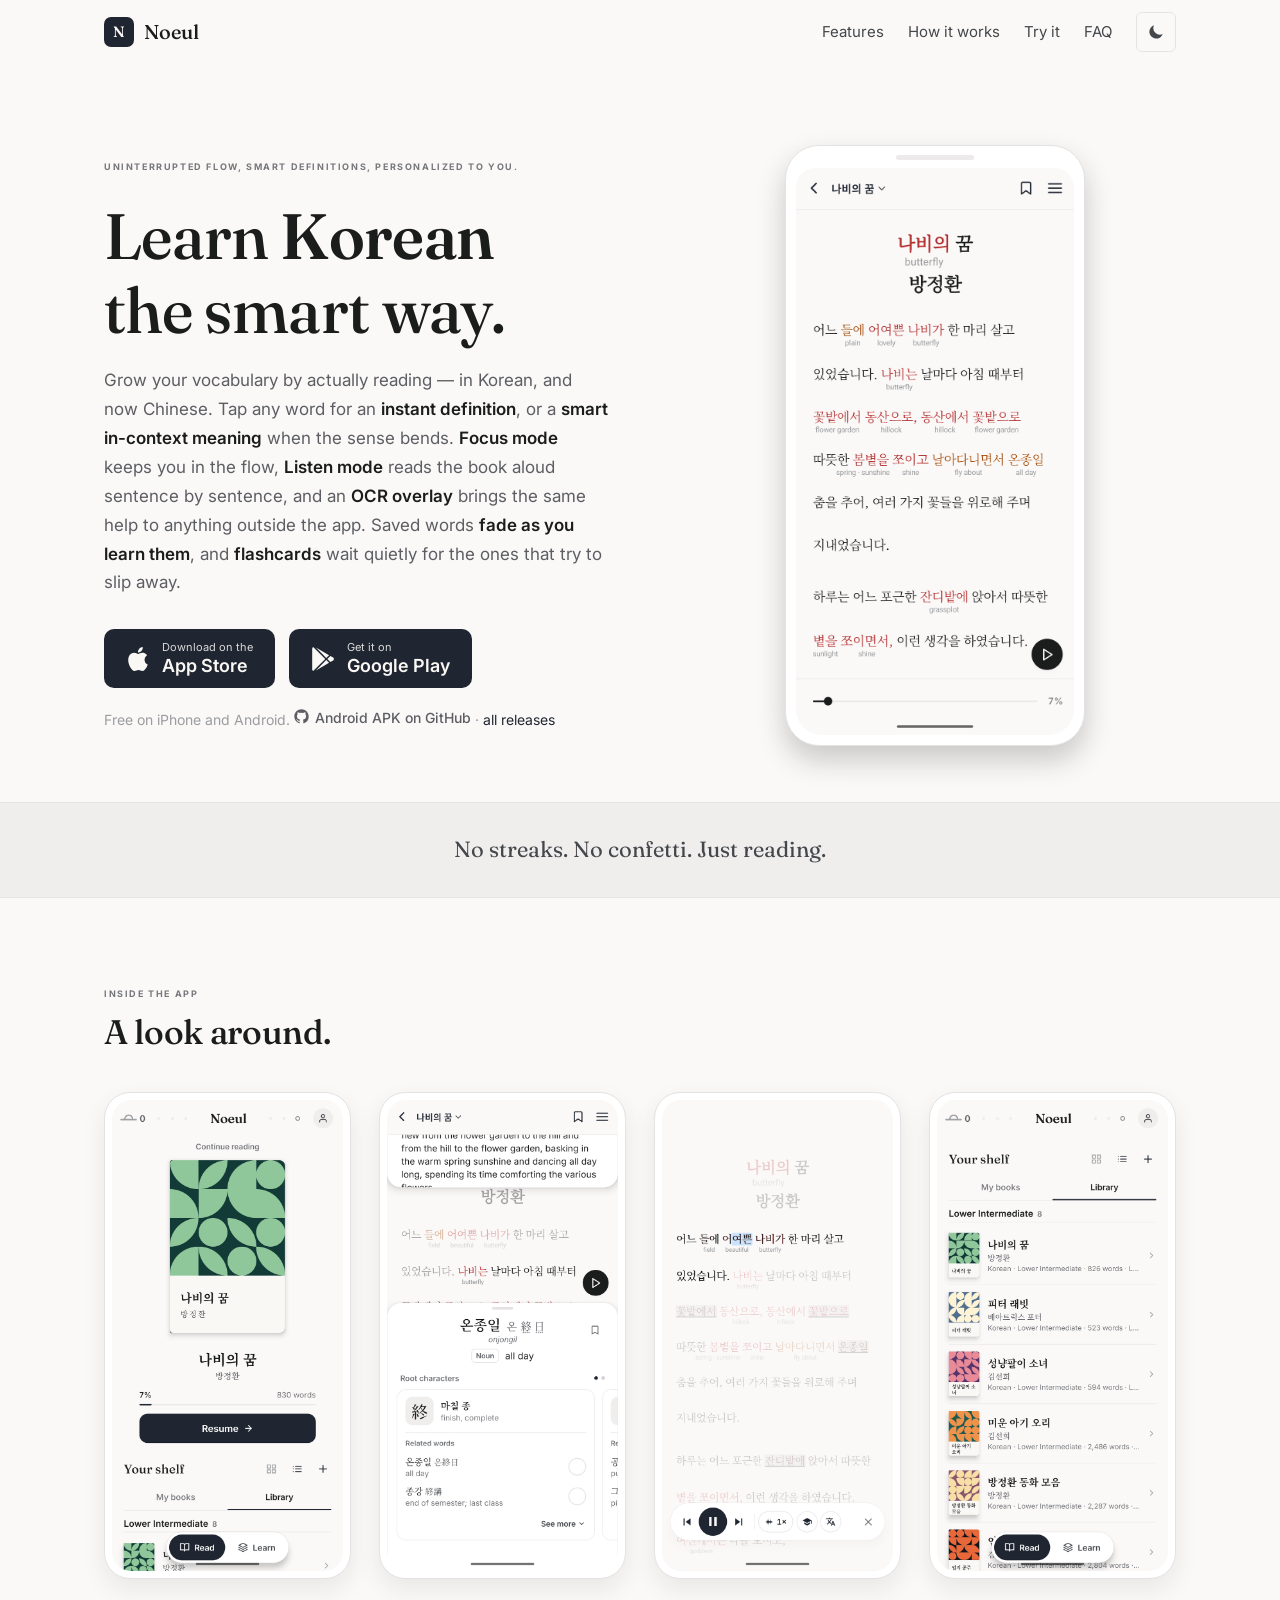
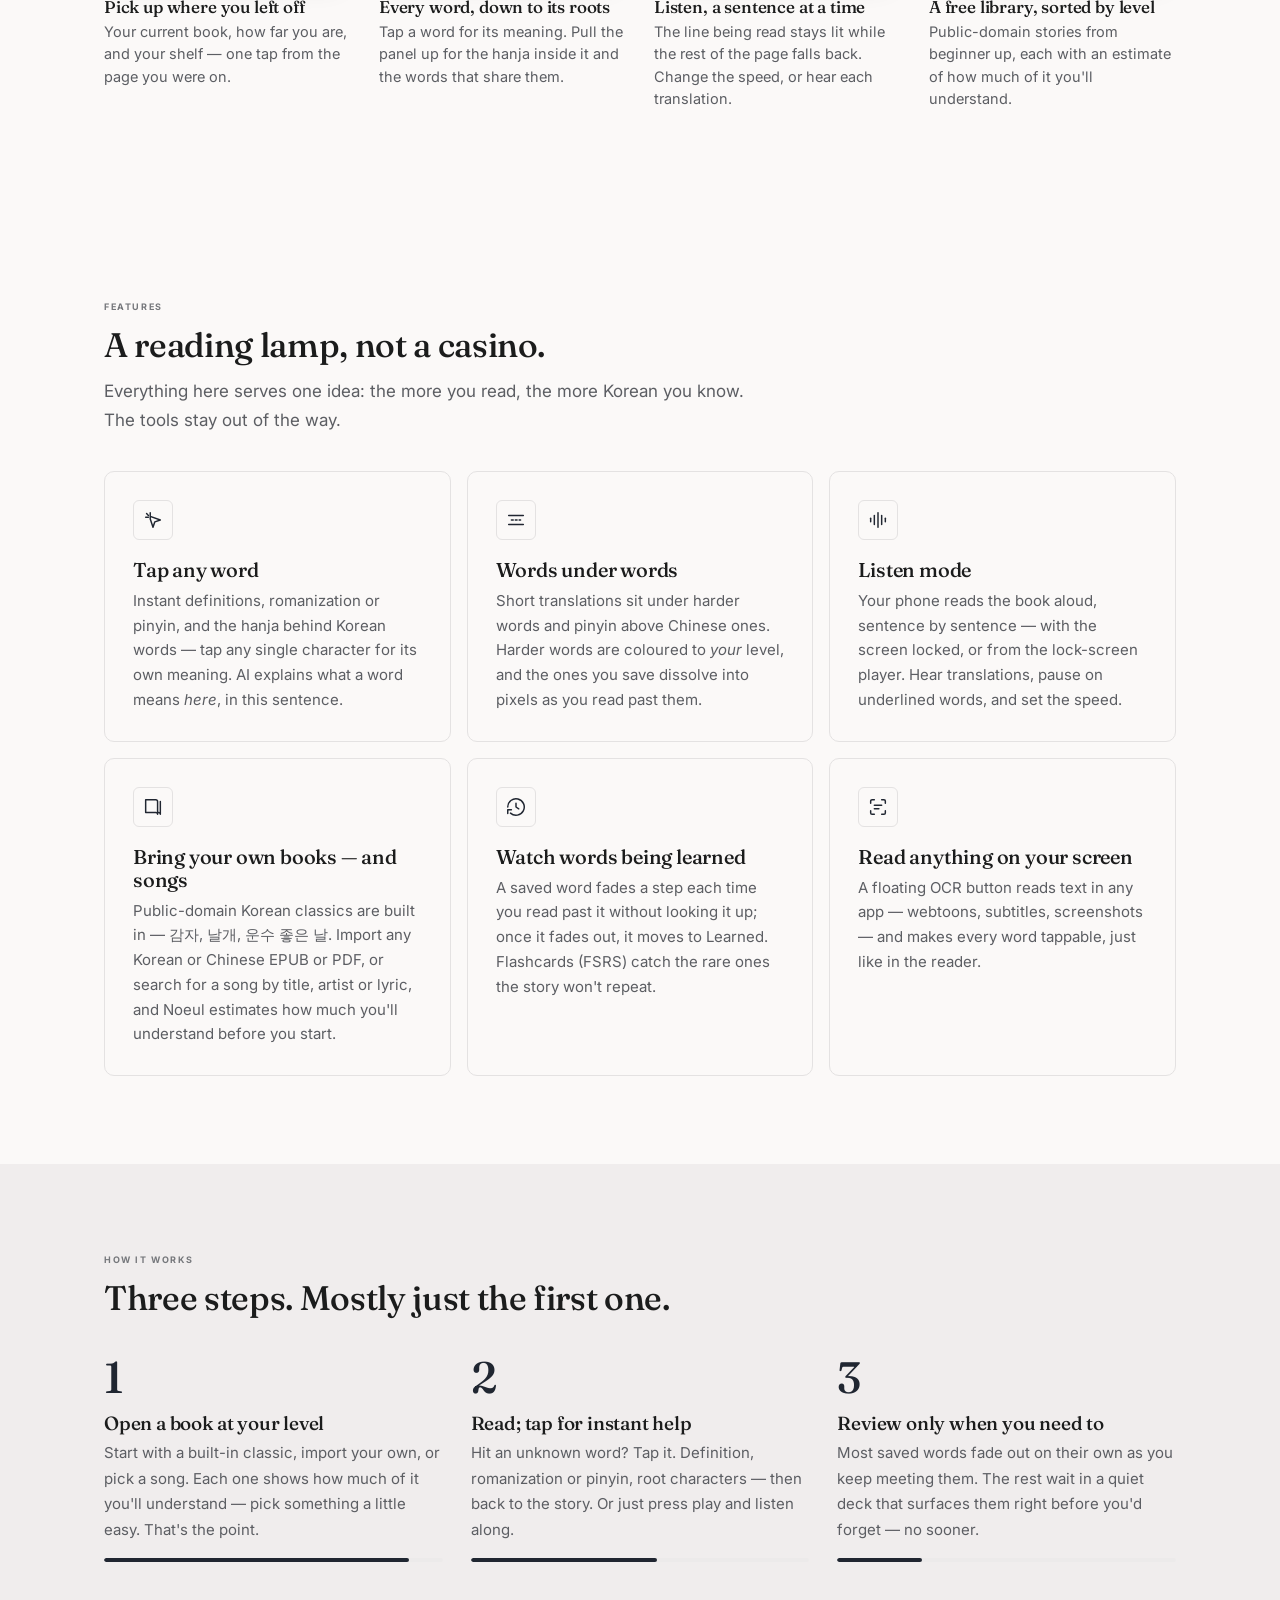
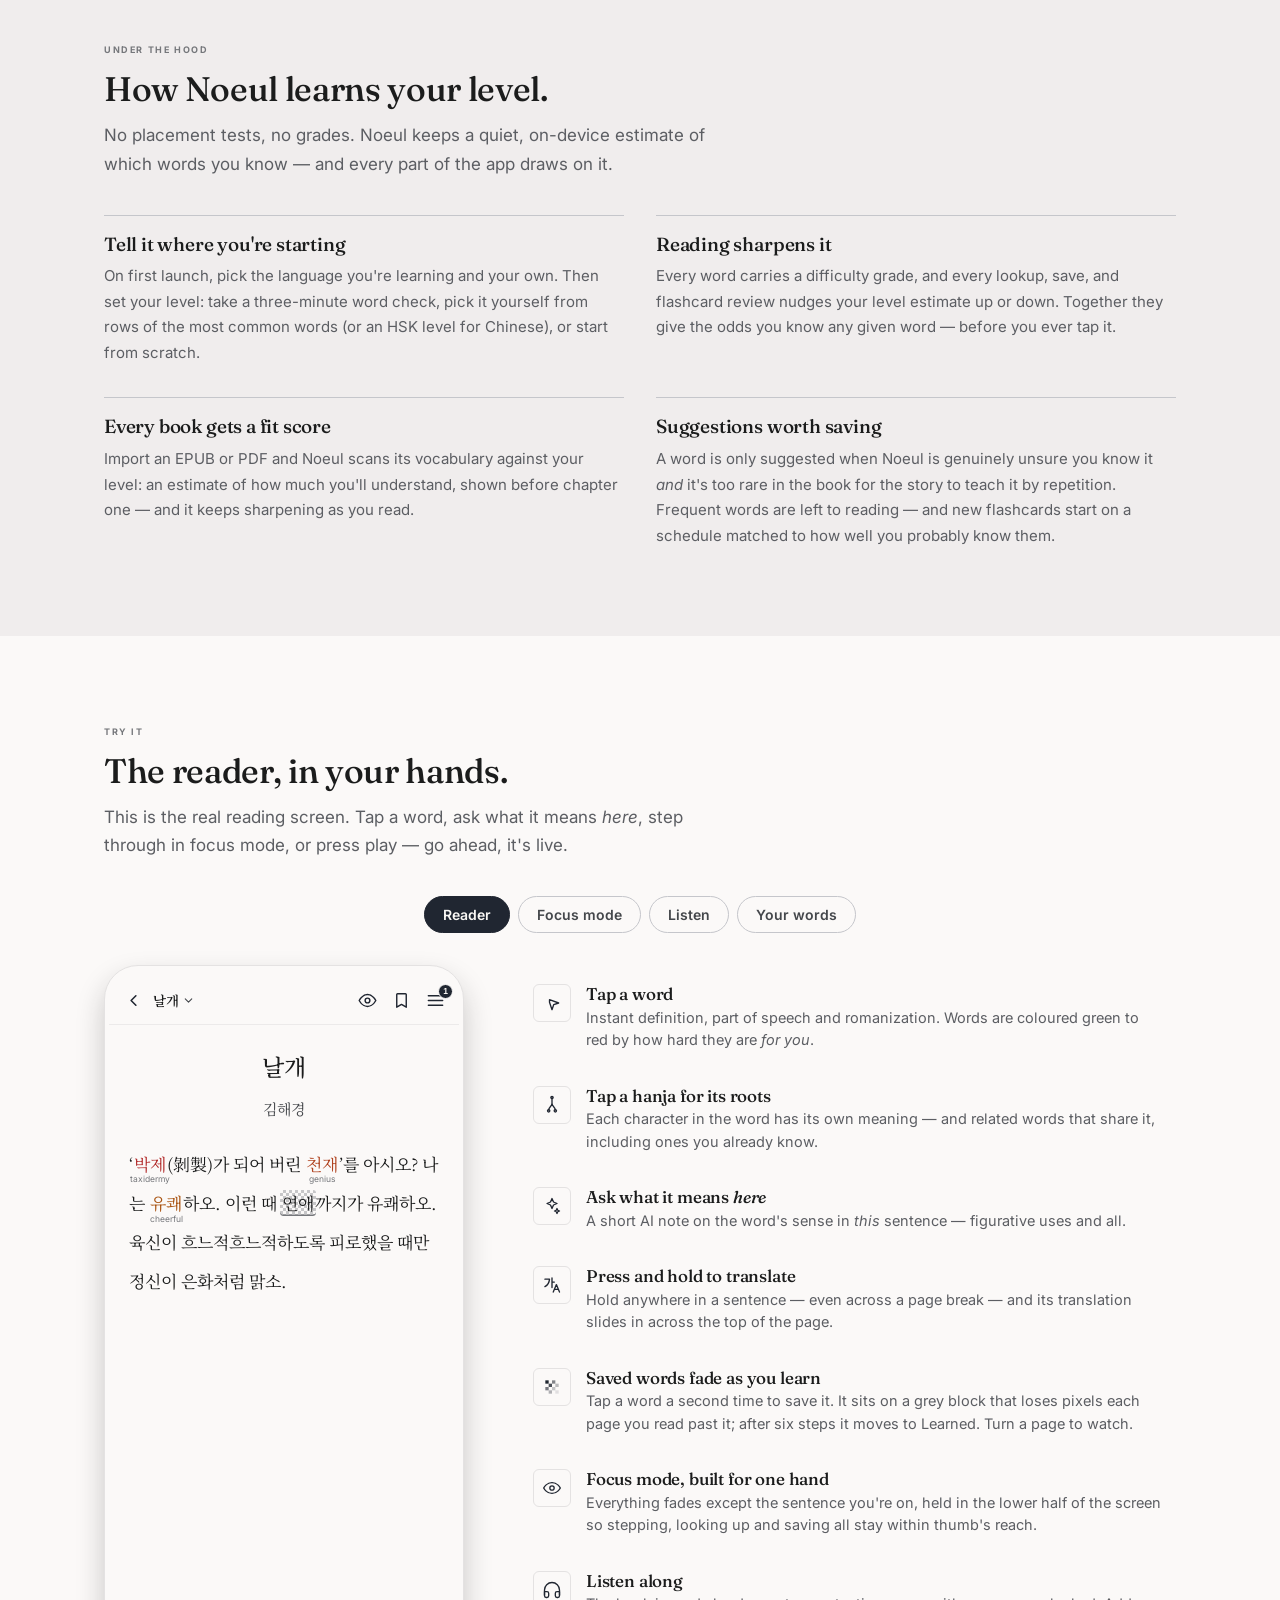
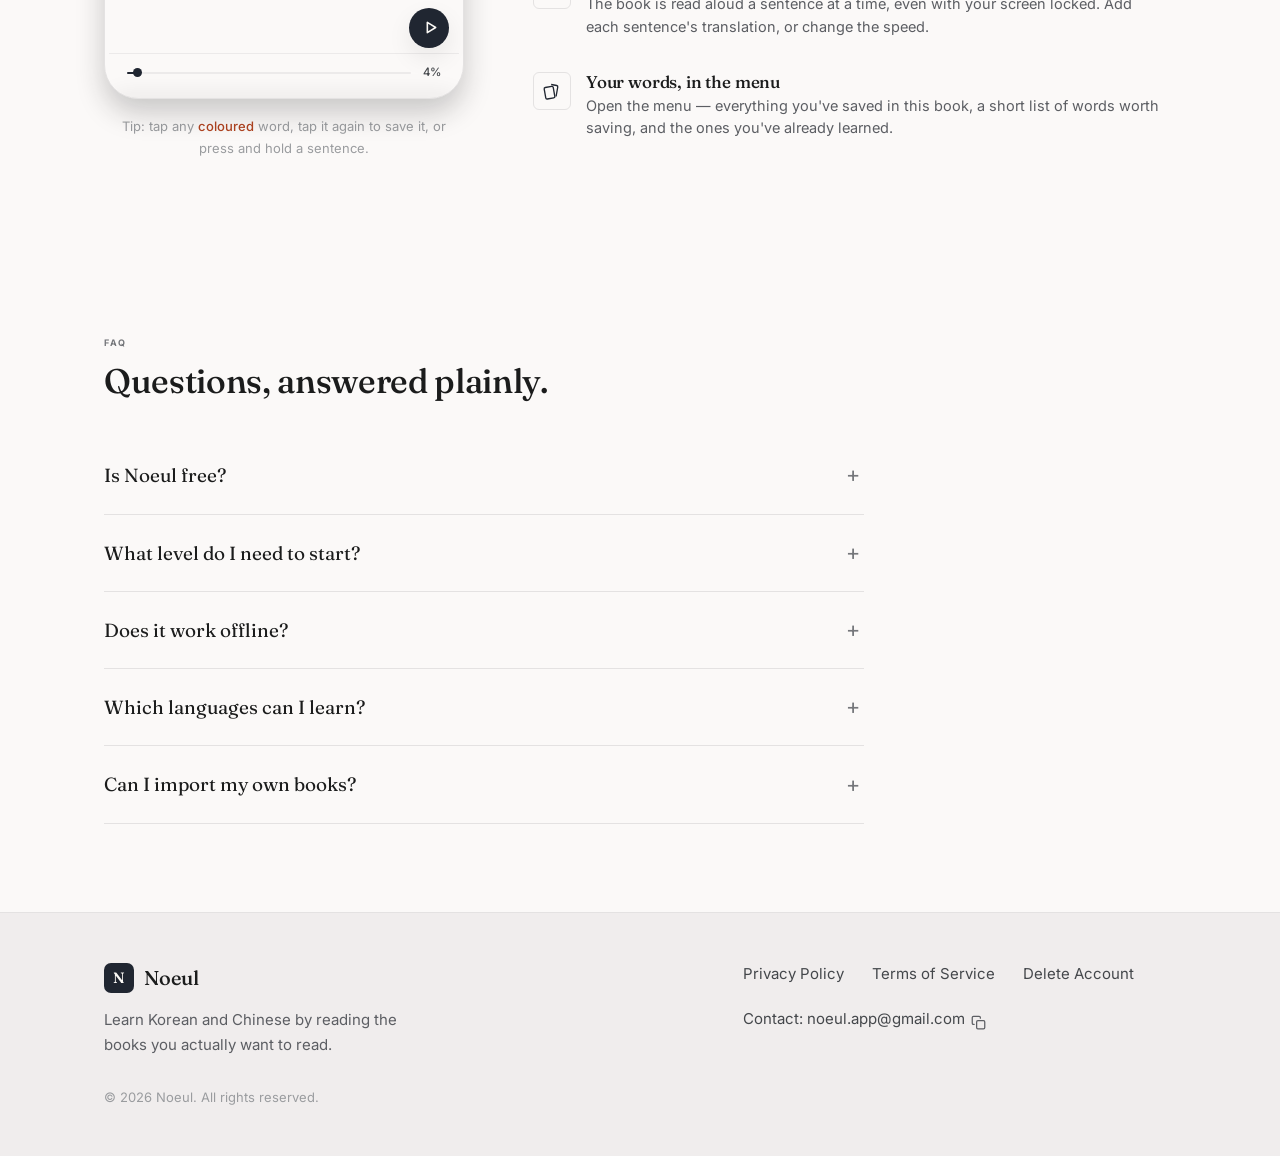
==== commit f97b26e9: "Lead with the App Store and Google Play, refresh the app showcase - Hero: App Store and Google Play " ====
--- a/index.html
+++ b/index.html
@@ -6,23 +6,22 @@
 
   <!-- ===================================================================
        CONFIG — OWNER: fill these in. They're greppable tokens.
-       1. PLAY_STORE_URL   → Google Play link. Used by every
-          "Get it on Google Play" button/badge below. Search "PLAY_STORE_URL".
-       2. CONTACT_EMAIL    → replaces the mailto in the footer. Search "CONTACT_EMAIL".
+       Store links live in the hero. Search "APP_STORE_URL", "PLAY_STORE_URL"
+       and "GITHUB_APK_URL" to find them.
        =================================================================== -->
 
   <title>Noeul — Learn Korean and Chinese by reading</title>
-  <meta name="description" content="Noeul is a reading-first Korean and Chinese app for Android. Read real books, tap any word for an instant definition, listen along, and let a quiet spaced-repetition deck catch what slips. No streaks. Just reading." />
+  <meta name="description" content="Noeul is a reading-first Korean and Chinese app for iPhone and Android. Read real books, tap any word for an instant definition, listen along, and let a quiet spaced-repetition deck catch what slips. No streaks. Just reading." />
 
   <!-- Open Graph / Twitter -->
   <meta property="og:type" content="website" />
   <meta property="og:title" content="Noeul — Learn Korean and Chinese by reading" />
-  <meta property="og:description" content="Reading-first Korean and Chinese for Android. Tap any word. No streaks, no confetti — just reading." />
+  <meta property="og:description" content="Reading-first Korean and Chinese for iPhone and Android. Tap any word. No streaks, no confetti — just reading." />
   <!-- OWNER: replace with a real 1200x630 PNG for best social-platform support -->
   <meta property="og:image" content="./assets/og-image.svg" />
   <meta name="twitter:card" content="summary_large_image" />
   <meta name="twitter:title" content="Noeul — Learn Korean and Chinese by reading" />
-  <meta name="twitter:description" content="Reading-first Korean and Chinese for Android. Tap any word. No streaks, no confetti — just reading." />
+  <meta name="twitter:description" content="Reading-first Korean and Chinese for iPhone and Android. Tap any word. No streaks, no confetti — just reading." />
   <meta name="twitter:image" content="./assets/og-image.svg" />
 
   <meta name="theme-color" content="#fbf9f8" />
@@ -33,7 +32,7 @@
   <link rel="preconnect" href="https://fonts.gstatic.com" crossorigin />
   <link href="https://fonts.googleapis.com/css2?family=Fraunces:opsz,wght@9..144,400;9..144,500;9..144,600&family=Inter:wght@400;500;600;700&family=Noto+Serif+KR:wght@400;500&display=swap" rel="stylesheet" />
 
-  <link rel="stylesheet" href="./css/styles.css?v=7" />
+  <link rel="stylesheet" href="./css/styles.css?v=8" />
 
   <!-- set theme before first paint to avoid a flash -->
   <script>
@@ -87,7 +86,7 @@
         <a href="#how">How it works</a>
         <a href="#try">Try it</a>
         <a href="#faq">FAQ</a>
-        <a class="btn btn--primary" href="https://github.com/changah-song/noeul/releases/latest/download/noeul.apk">Get the app</a>
+        <a class="btn btn--primary" href="#download">Get the app</a>
       </div>
     </div>
   </header>
@@ -109,32 +108,38 @@
               same help to anything outside the app. Saved words <strong>fade as you learn them</strong>, and
               <strong>flashcards</strong> wait quietly for the ones that try to slip away.
             </p>
-            <div class="hero__ctas">
-              <!-- GITHUB_APK_URL: direct download of the signed Android APK release -->
-              <a class="store-badge store-badge--github" href="https://github.com/changah-song/noeul/releases/latest/download/noeul.apk" aria-label="Download the Noeul Android APK from GitHub">
-                <svg width="24" height="24" viewBox="0 0 24 24" fill="currentColor" aria-hidden="true"><path d="M12 .5C5.65.5.5 5.65.5 12c0 5.08 3.29 9.39 7.86 10.91.58.11.79-.25.79-.56 0-.27-.01-1-.02-1.96-3.2.7-3.88-1.54-3.88-1.54-.52-1.33-1.28-1.68-1.28-1.68-1.05-.72.08-.7.08-.7 1.16.08 1.77 1.19 1.77 1.19 1.03 1.77 2.7 1.26 3.36.96.1-.75.4-1.26.73-1.55-2.55-.29-5.24-1.28-5.24-5.68 0-1.25.45-2.28 1.19-3.08-.12-.29-.52-1.46.11-3.05 0 0 .97-.31 3.18 1.18a11.1 11.1 0 0 1 5.8 0c2.2-1.49 3.17-1.18 3.17-1.18.63 1.59.23 2.76.11 3.05.74.8 1.19 1.83 1.19 3.08 0 4.41-2.69 5.38-5.25 5.67.41.36.78 1.06.78 2.14 0 1.55-.01 2.8-.01 3.18 0 .31.21.68.8.56A11.52 11.52 0 0 0 23.5 12C23.5 5.65 18.35.5 12 .5Z"/></svg>
+            <div class="hero__ctas" id="download">
+              <!-- APP_STORE_URL -->
+              <a class="store-badge" href="https://apps.apple.com/app/id6832584946" target="_blank" rel="noopener" aria-label="Download Noeul on the App Store">
+                <svg width="24" height="24" viewBox="0 0 24 24" fill="currentColor" aria-hidden="true"><path d="M12.152 6.896c-.948 0-2.415-1.078-3.96-1.04-2.04.027-3.91 1.183-4.961 3.014-2.117 3.675-.546 9.103 1.519 12.09 1.013 1.454 2.208 3.09 3.792 3.039 1.52-.065 2.09-.987 3.935-.987 1.831 0 2.35.987 3.96.948 1.637-.026 2.676-1.48 3.676-2.948 1.156-1.688 1.636-3.325 1.662-3.415-.039-.013-3.182-1.221-3.22-4.857-.026-3.04 2.48-4.494 2.597-4.559-1.429-2.09-3.623-2.324-4.39-2.376-2-.156-3.675 1.09-4.61 1.09zM15.53 3.83c.843-1.012 1.4-2.427 1.245-3.83-1.207.052-2.662.805-3.532 1.818-.78.896-1.454 2.338-1.273 3.714 1.338.104 2.715-.688 3.559-1.701"/></svg>
                 <span>
-                  <span class="store-badge__sub">Download the</span>
-                  <span class="store-badge__main">Android APK</span>
+                  <span class="store-badge__sub">Download on the</span>
+                  <span class="store-badge__main">App Store</span>
                 </span>
               </a>
-              <!-- PLAY_STORE_URL: swap this for a live Google Play link once approved -->
-              <span class="store-badge store-badge--soon" aria-label="Noeul is coming soon to Google Play" role="img">
+              <!-- PLAY_STORE_URL -->
+              <a class="store-badge" href="https://play.google.com/store/apps/details?id=com.noeulapp.Noeul" target="_blank" rel="noopener" aria-label="Get Noeul on Google Play">
                 <svg width="24" height="24" viewBox="0 0 512 512" fill="currentColor" aria-hidden="true"><path d="M47 0C34 6.8 25.3 19.2 25.3 35.3V476.6C25.3 492.7 34 505.1 47 511.9L303.6 256Z"/><path d="M104.6 13L385.4 174.2 325.3 234.3Z"/><path d="M104.6 499L385.4 337.8 325.3 277.7Z"/><path d="M347.6 256L413.3 191.5 473 226C494 238 494 274 473 286.4L413.3 320.5Z"/></svg>
                 <span>
-                  <span class="store-badge__sub">Coming soon to</span>
+                  <span class="store-badge__sub">Get it on</span>
                   <span class="store-badge__main">Google Play</span>
                 </span>
-              </span>
+              </a>
             </div>
-            <p class="hero__note">Android 6.0+ · free download from GitHub · Google Play coming soon · <a href="https://github.com/changah-song/noeul/releases" target="_blank" rel="noopener">all releases</a></p>
+            <!-- GITHUB_APK_URL: direct download of the signed Android APK release -->
+            <p class="hero__note">
+              Free on iPhone and Android.
+              <a class="hero__github" href="https://github.com/changah-song/noeul/releases/latest/download/noeul.apk" aria-label="Download the Noeul Android APK from GitHub">
+                <svg width="15" height="15" viewBox="0 0 24 24" fill="currentColor" aria-hidden="true"><path d="M12 .5C5.65.5.5 5.65.5 12c0 5.08 3.29 9.39 7.86 10.91.58.11.79-.25.79-.56 0-.27-.01-1-.02-1.96-3.2.7-3.88-1.54-3.88-1.54-.52-1.33-1.28-1.68-1.28-1.68-1.05-.72.08-.7.08-.7 1.16.08 1.77 1.19 1.77 1.19 1.03 1.77 2.7 1.26 3.36.96.1-.75.4-1.26.73-1.55-2.55-.29-5.24-1.28-5.24-5.68 0-1.25.45-2.28 1.19-3.08-.12-.29-.52-1.46.11-3.05 0 0 .97-.31 3.18 1.18a11.1 11.1 0 0 1 5.8 0c2.2-1.49 3.17-1.18 3.17-1.18.63 1.59.23 2.76.11 3.05.74.8 1.19 1.83 1.19 3.08 0 4.41-2.69 5.38-5.25 5.67.41.36.78 1.06.78 2.14 0 1.55-.01 2.8-.01 3.18 0 .31.21.68.8.56A11.52 11.52 0 0 0 23.5 12C23.5 5.65 18.35.5 12 .5Z"/></svg>Android APK on GitHub</a>
+              · <a href="https://github.com/changah-song/noeul/releases" target="_blank" rel="noopener">all releases</a>
+            </p>
           </div>
 
           <div class="hero__visual reveal">
             <a class="phone-link" href="#try" aria-label="Try Noeul out">
               <div class="phone">
-                <img src="./assets/hero-screenshot.png" width="1080" height="2244"
-                     alt="The Noeul home screen: the Korean classic 날개 by 김해경 under Continue reading with a Resume button, your shelf of public-domain books below, and the floating Read and Learn bar." />
+                <img src="./assets/screens/reader.png" width="720" height="1469"
+                     alt="The Noeul reader on the first page of 나비의 꿈: harder words are coloured from orange to red, each with a short English translation underneath, and a play button for listening sits in the corner." />
               </div>
             </a>
           </div>
@@ -146,6 +151,51 @@
     <section class="trust" aria-label="What Noeul is not">
       <div class="container">
         <p>No streaks. No confetti. Just reading.</p>
+      </div>
+    </section>
+
+    <!-- ===================== SCREENS ===================== -->
+    <section class="section" id="screens">
+      <div class="container">
+        <div class="section__head reveal">
+          <p class="eyebrow">Inside the app</p>
+          <h2 class="section__title">A look around.</h2>
+        </div>
+
+        <ul class="screens reveal">
+          <li class="screen">
+            <button class="screen__shot" type="button" data-lightbox aria-label="Enlarge the home screen screenshot">
+              <img src="./assets/screens/home.png" width="720" height="1469" loading="lazy"
+                   alt="The Noeul home screen: 나비의 꿈 under Continue reading at 7%, a Resume button, and the shelf below." />
+            </button>
+            <h3>Pick up where you left off</h3>
+            <p>Your current book, how far you are, and your shelf — one tap from the page you were on.</p>
+          </li>
+          <li class="screen">
+            <button class="screen__shot" type="button" data-lightbox aria-label="Enlarge the word lookup screenshot">
+              <img src="./assets/screens/roots.png" width="720" height="1469" loading="lazy"
+                   alt="The word 온종일 tapped in the reader: its sentence translated across the top, and a panel with the meaning, the hanja 終 and related words." />
+            </button>
+            <h3>Every word, down to its roots</h3>
+            <p>Tap a word for its meaning. Pull the panel up for the hanja inside it and the words that share them.</p>
+          </li>
+          <li class="screen">
+            <button class="screen__shot" type="button" data-lightbox aria-label="Enlarge the listen mode screenshot">
+              <img src="./assets/screens/listen.png" width="720" height="1469" loading="lazy"
+                   alt="Listen mode: the sentence being read aloud stays dark while the rest of the page fades back, with a player along the bottom." />
+            </button>
+            <h3>Listen, a sentence at a time</h3>
+            <p>The line being read stays lit while the rest of the page falls back. Change the speed, or hear each translation.</p>
+          </li>
+          <li class="screen">
+            <button class="screen__shot" type="button" data-lightbox aria-label="Enlarge the library screenshot">
+              <img src="./assets/screens/library.png" width="720" height="1469" loading="lazy"
+                   alt="The built-in library: Korean stories listed under Lower Intermediate, each with its length." />
+            </button>
+            <h3>A free library, sorted by level</h3>
+            <p>Public-domain stories from beginner up, each with an estimate of how much of it you'll understand.</p>
+          </li>
+        </ul>
       </div>
     </section>
 
@@ -172,7 +222,7 @@
               <svg viewBox="0 0 24 24" fill="none" stroke="currentColor" stroke-width="1.6" stroke-linecap="round" stroke-linejoin="round"><path d="M4 7h16"/><path d="M7 12h10" stroke-dasharray="2 2.2"/><path d="M4 17h16"/></svg>
             </span>
             <h3>Words under words</h3>
-            <p>Short translations sit under harder words and pinyin above Chinese ones. Underlines are tuned to <em>your</em> level, and dissolve into pixels once you've read past them.</p>
+            <p>Short translations sit under harder words and pinyin above Chinese ones. Harder words are coloured to <em>your</em> level, and the ones you save dissolve into pixels as you read past them.</p>
           </article>
 
           <article class="feature-card reveal">
@@ -290,26 +340,18 @@
           <!-- ---------- interactive phone ---------- -->
           <div class="demo-phone">
             <div class="reader" id="reader" data-mode="read">
-              <!-- top bar: back · bookmark · saved words · focus · listen · progress · full screen · menu -->
+              <!-- top bar: back · book title · focus · bookmark · menu (saved words) -->
               <div class="reader__topbar">
                 <span class="reader__tool" aria-hidden="true"><svg viewBox="0 0 24 24" fill="none" stroke="currentColor" stroke-width="2" stroke-linecap="round" stroke-linejoin="round"><path d="M15 18l-6-6 6-6"/></svg></span>
-                <span class="reader__tool reader__tool--hide" aria-hidden="true"><svg viewBox="0 0 24 24" fill="none" stroke="currentColor" stroke-width="1.8" stroke-linejoin="round"><path d="M7 3.5h10a1 1 0 0 1 1 1v16l-6-3.6-6 3.6v-16a1 1 0 0 1 1-1z"/></svg></span>
-                <button class="reader__tool reader__words-btn" type="button" aria-pressed="false" aria-label="Your words" title="Your words">
-                  <svg viewBox="0 0 24 24" fill="none" stroke="currentColor" stroke-width="1.7" stroke-linejoin="round"><rect x="3.5" y="7" width="11" height="14" rx="1.6" transform="rotate(-10 9 14)"/><path d="M11 4.2l6.6 1.2a1.6 1.6 0 0 1 1.3 1.8l-2 11.4"/></svg>
-                  <span class="reader__badge" id="words-badge">1</span>
-                </button>
+                <span class="reader__booktitle" aria-hidden="true">날개<svg viewBox="0 0 24 24" fill="none" stroke="currentColor" stroke-width="2" stroke-linecap="round" stroke-linejoin="round"><path d="M6 9l6 6 6-6"/></svg></span>
                 <button class="reader__tool reader__focus-btn" type="button" aria-pressed="false" aria-label="Focus mode" title="Focus mode">
                   <svg viewBox="0 0 24 24" fill="none" stroke="currentColor" stroke-width="1.8" stroke-linecap="round" stroke-linejoin="round"><path d="M1.5 12S5.5 4.5 12 4.5 22.5 12 22.5 12 18.5 19.5 12 19.5 1.5 12 1.5 12z"/><circle cx="12" cy="12" r="3"/></svg>
                 </button>
-                <button class="reader__tool reader__listen-btn" type="button" aria-pressed="false" aria-label="Listen" title="Listen">
-                  <svg viewBox="0 0 24 24" fill="none" stroke="currentColor" stroke-width="1.8" stroke-linecap="round" stroke-linejoin="round"><path d="M3 18v-6a9 9 0 0 1 18 0v6"/><path d="M21 19a2 2 0 0 1-2 2h-1a2 2 0 0 1-2-2v-3a2 2 0 0 1 2-2h3zM3 19a2 2 0 0 0 2 2h1a2 2 0 0 0 2-2v-3a2 2 0 0 0-2-2H3z"/></svg>
+                <span class="reader__tool reader__tool--hide" aria-hidden="true"><svg viewBox="0 0 24 24" fill="none" stroke="currentColor" stroke-width="1.8" stroke-linejoin="round"><path d="M7 3.5h10a1 1 0 0 1 1 1v16l-6-3.6-6 3.6v-16a1 1 0 0 1 1-1z"/></svg></span>
+                <button class="reader__tool reader__words-btn" type="button" aria-pressed="false" aria-label="Saved in this book" title="Saved in this book">
+                  <svg viewBox="0 0 24 24" fill="none" stroke="currentColor" stroke-width="1.9" stroke-linecap="round"><path d="M3 6h18M3 12h18M3 18h18"/></svg>
+                  <span class="reader__badge" id="words-badge">1</span>
                 </button>
-                <span class="reader__meta">
-                  <span class="reader__progress"><i id="reader-progress-fill"></i></span>
-                  <span class="reader__pct" id="reader-pct">4%</span>
-                </span>
-                <span class="reader__tool reader__tool--hide" aria-hidden="true"><svg viewBox="0 0 24 24" fill="none" stroke="currentColor" stroke-width="1.9" stroke-linecap="round" stroke-linejoin="round"><path d="M8 3H5a2 2 0 0 0-2 2v3M21 8V5a2 2 0 0 0-2-2h-3M3 16v3a2 2 0 0 0 2 2h3M16 21h3a2 2 0 0 0 2-2v-3"/></svg></span>
-                <span class="reader__tool reader__tool--hide" aria-hidden="true"><svg viewBox="0 0 24 24" fill="none" stroke="currentColor" stroke-width="1.9" stroke-linecap="round"><path d="M3 6h18M3 12h18M3 18h18"/></svg></span>
               </div>
 
               <!-- reading surface (swipeable) -->
@@ -319,16 +361,19 @@
                     <article class="reader__page">
                       <h4 class="reader__title">날개</h4>
                       <p class="reader__author">김해경</p>
-                      <p class="reader__p"><span class="rs">‘<button class="rw rw--d4" type="button" data-word="bakje"><span class="rw__w">박제</span><span class="rw__g">taxidermy</span></button>(剝製)가 되어 버린 <button class="rw rw--d3" type="button" data-word="cheonjae"><span class="rw__w">천재</span></button>’를 아시오?</span> <span class="rs">나는 <button class="rw rw--d2" type="button" data-word="yukwae"><span class="rw__w">유쾌</span></button>하오.</span> <span class="rs">이런 때 <button class="rw rw--d2" type="button" data-word="yeonae"><span class="rw__w">연애</span></button>까지가 유쾌하오.</span> <span class="rs">육신이 흐느적흐느적하도록 피로했을 때만 정신이 은화처럼 맑소.</span></p>
+                      <p class="reader__p"><span class="rs">‘<button class="rw rw--d4" type="button" data-word="bakje"><span class="rw__w">박제</span><span class="rw__g">taxidermy</span></button>(剝製)가 되어 버린 <button class="rw rw--d3" type="button" data-word="cheonjae"><span class="rw__w">천재</span><span class="rw__g">genius</span></button>’를 아시오?</span> <span class="rs">나는 <button class="rw rw--d2" type="button" data-word="yukwae"><span class="rw__w">유쾌</span><span class="rw__g">cheerful</span></button>하오.</span> <span class="rs">이런 때 <button class="rw rw--d2" type="button" data-word="yeonae"><span class="rw__w">연애</span><span class="rw__g">romance</span></button>까지가 유쾌하오.</span> <span class="rs">육신이 흐느적흐느적하도록 피로했을 때만 정신이 은화처럼 맑소.</span></p>
                     </article>
                     <article class="reader__page">
                       <p class="reader__p"><span class="rs">니코틴이 내 횟배 앓는 뱃속으로 스미면 머릿속에 으레 <button class="rw rw--d3" type="button" data-word="baekji"><span class="rw__w">백지</span><span class="rw__g">blank paper</span></button>가 준비되는 법이오.</span> <span class="rs">그 위에다 나는 위트와 파라독스를 바둑 포석처럼 늘어 놓소.</span> <span class="rs">가공할 상식의 병이오.</span></p>
-                      <p class="reader__p"><span class="rs">나는 또 여인과 생활을 설계하오.</span> <span class="rs"><button class="rw rw--d2" type="button" data-word="yeonae"><span class="rw__w">연애</span></button>기법에마저 서먹서먹해진 지성의 극치를 흘깃 좀 들여다본 일이 있는, 말하자면 일종의 정신분일자 말이오.</span></p>
+                      <p class="reader__p"><span class="rs">나는 또 여인과 생활을 설계하오.</span> <span class="rs"><button class="rw rw--d2" type="button" data-word="yeonae"><span class="rw__w">연애</span><span class="rw__g">romance</span></button>기법에마저 서먹서먹해진 지성의 극치를 흘깃 좀 들여다본 일이 있는, 말하자면 일종의 정신분일자 말이오.</span></p>
                     </article>
                   </div>
                 </div>
                 <button class="reader__pageflip reader__pageflip--prev" type="button" aria-label="Previous page" hidden>‹</button>
                 <button class="reader__pageflip reader__pageflip--next" type="button" aria-label="Next page">›</button>
+
+                <!-- sentence translation: a pane across the top (filled by JS) -->
+                <div class="transpane" id="transpane" aria-live="polite"></div>
 
                 <!-- your-words panel (saved + suggested + learned; filled by JS) -->
                 <div class="wordsview" id="wordsview">
@@ -339,6 +384,17 @@
                   </div>
                   <div class="wordsview__body" id="wordsview-body"></div>
                 </div>
+              </div>
+
+              <!-- listen: the floating play button -->
+              <button class="reader__fab reader__listen-btn" type="button" aria-pressed="false" aria-label="Listen" title="Listen">
+                <svg viewBox="0 0 24 24" fill="none" stroke="currentColor" stroke-width="2" stroke-linejoin="round"><path d="M8 5.5v13l10.5-6.5z"/></svg>
+              </button>
+
+              <!-- progress -->
+              <div class="reader__foot">
+                <span class="reader__progress"><i id="reader-progress-fill"></i></span>
+                <span class="reader__pct" id="reader-pct">4%</span>
               </div>
 
               <!-- focus mode: sentence pill + up/down -->
@@ -367,17 +423,16 @@
 
               <!-- lookup sheet (filled by JS) -->
               <div class="sheet" id="sheet" aria-hidden="true"></div>
-              <div class="sheet-scrim" id="sheet-scrim" hidden></div>
             </div>
 
-            <p class="demo-hint" id="demo-hint">Tip: tap any <span class="demo-hint__word">underlined</span> word.</p>
+            <p class="demo-hint" id="demo-hint">Tip: tap any <span class="demo-hint__word">coloured</span> word.</p>
           </div>
 
           <!-- ---------- side guide ---------- -->
           <ul class="demo-guide">
             <li class="demo-guide__item" data-demo="define" tabindex="0" role="button">
               <span class="demo-guide__icon" aria-hidden="true"><svg viewBox="0 0 24 24" fill="none" stroke="currentColor" stroke-width="1.6" stroke-linecap="round" stroke-linejoin="round"><path d="M9 11l3 9 2-6 6-2-11-4z"/></svg></span>
-              <div><h3>Tap a word</h3><p>Instant definition, part of speech and romanization. Underlines run green to red by how hard the word is <em>for you</em>.</p></div>
+              <div><h3>Tap a word</h3><p>Instant definition, part of speech and romanization. Words are coloured green to red by how hard they are <em>for you</em>.</p></div>
             </li>
             <li class="demo-guide__item" data-demo="roots" tabindex="0" role="button">
               <span class="demo-guide__icon" aria-hidden="true"><svg viewBox="0 0 24 24" fill="none" stroke="currentColor" stroke-width="1.6" stroke-linecap="round" stroke-linejoin="round"><path d="M12 3v7M12 10c0 4-4 4-4 8M12 10c0 4 4 4 4 8"/><circle cx="12" cy="3" r="1.4"/><circle cx="8" cy="19" r="1.4"/><circle cx="16" cy="19" r="1.4"/></svg></span>
@@ -389,11 +444,11 @@
             </li>
             <li class="demo-guide__item" data-demo="translate" tabindex="0" role="button">
               <span class="demo-guide__icon" aria-hidden="true"><svg viewBox="0 0 24 24" fill="none" stroke="currentColor" stroke-width="1.6" stroke-linecap="round" stroke-linejoin="round"><path d="M3.5 5h5.5c-.3 4.2-2 7.2-5.5 9"/><path d="M12 3.5v11.5M12 8.5h2.8"/><path d="M13.5 20.5l3.75-9 3.75 9M14.9 17.3h4.7"/></svg></span>
-              <div><h3>Press and hold to translate</h3><p>Hold anywhere in a sentence to select all of it — even across a page break — and see the whole line translated.</p></div>
+              <div><h3>Press and hold to translate</h3><p>Hold anywhere in a sentence — even across a page break — and its translation slides in across the top of the page.</p></div>
             </li>
             <li class="demo-guide__item" data-demo="fade" tabindex="0" role="button">
               <span class="demo-guide__icon" aria-hidden="true"><svg viewBox="0 0 24 24" fill="currentColor" aria-hidden="true"><rect x="4" y="4" width="4" height="4"/><rect x="12" y="4" width="4" height="4" opacity=".55"/><rect x="8" y="8" width="4" height="4" opacity=".8"/><rect x="16" y="8" width="4" height="4" opacity=".3"/><rect x="4" y="12" width="4" height="4" opacity=".6"/><rect x="12" y="12" width="4" height="4" opacity=".25"/><rect x="8" y="16" width="4" height="4" opacity=".35"/><rect x="16" y="16" width="4" height="4" opacity=".12"/></svg></span>
-              <div><h3>Saved words fade as you learn</h3><p>A saved word starts as a dark block and loses pixels each page you read past it. After six steps it moves to Learned. Turn a page to watch.</p></div>
+              <div><h3>Saved words fade as you learn</h3><p>Tap a word a second time to save it. It sits on a grey block that loses pixels each page you read past it; after six steps it moves to Learned. Turn a page to watch.</p></div>
             </li>
             <li class="demo-guide__item" data-demo="focus" tabindex="0" role="button">
               <span class="demo-guide__icon" aria-hidden="true"><svg viewBox="0 0 24 24" fill="none" stroke="currentColor" stroke-width="1.6" stroke-linecap="round" stroke-linejoin="round"><path d="M2 12s3.6-6.5 10-6.5S22 12 22 12s-3.6 6.5-10 6.5S2 12 2 12z"/><circle cx="12" cy="12" r="2.6"/></svg></span>
@@ -405,7 +460,7 @@
             </li>
             <li class="demo-guide__item" data-demo="words" tabindex="0" role="button">
               <span class="demo-guide__icon" aria-hidden="true"><svg viewBox="0 0 24 24" fill="none" stroke="currentColor" stroke-width="1.6" stroke-linejoin="round"><rect x="3.5" y="7" width="11" height="14" rx="1.6" transform="rotate(-10 9 14)"/><path d="M11 4.2l6.6 1.2a1.6 1.6 0 0 1 1.3 1.8l-2 11.4"/></svg></span>
-              <div><h3>Your words, one tap away</h3><p>Tap the cards icon — everything you've saved in this book, a short list of words worth saving, and the ones you've already learned.</p></div>
+              <div><h3>Your words, in the menu</h3><p>Open the menu — everything you've saved in this book, a short list of words worth saving, and the ones you've already learned.</p></div>
             </li>
           </ul>
         </div>
@@ -423,7 +478,7 @@
         <div class="faq reveal">
           <details>
             <summary>Is Noeul free?</summary>
-            <p>Yes — Noeul is completely free. Download the APK above and install it on any Android 6.0+ phone; Android will ask you to allow installs from your browser, which is normal for apps outside the Play Store.</p>
+            <p>Yes — Noeul is completely free on the App Store and Google Play. If you'd rather not use a store, the Android APK is on GitHub too; Android will ask you to allow installs from your browser, which is normal for apps outside the Play Store.</p>
           </details>
           <details>
             <summary>What level do I need to start?</summary>
@@ -435,7 +490,7 @@
           </details>
           <details>
             <summary>Which languages can I learn?</summary>
-            <p>Korean and Chinese today. Korean definitions are available in eleven languages, including English, Chinese, Spanish, French and Vietnamese. English learning is on the roadmap; if there's a language you think fits this read-first format, reach out and tell us.</p>
+            <p>Korean, Chinese and English. Korean definitions are available in eleven languages, including English, Chinese, Spanish, French and Vietnamese. If there's another language you think fits this read-first format, reach out and tell us.</p>
           </details>
           <details>
             <summary>Can I import my own books?</summary>
@@ -482,7 +537,7 @@
     <img src="" alt="" />
   </div>
 
-  <script src="./js/main.js?v=6"></script>
+  <script src="./js/main.js?v=7"></script>
   <script src="./js/copy-email.js"></script>
 </body>
 </html>
--- a/css/styles.css
+++ b/css/styles.css
@@ -146,7 +146,7 @@
 
 .eyebrow {
   font-family: var(--font-ui);
-  font-size: 11px;
+  font-size: 9px;
   font-weight: 700;
   text-transform: uppercase;
   letter-spacing: 1.6px;
@@ -202,7 +202,7 @@
 
 .btn--sm { padding: 9px 18px; font-size: 14px; }
 
-/* Google Play badge button */
+/* App Store / Google Play badge buttons */
 .store-badge {
   display: inline-flex;
   align-items: center;
@@ -217,6 +217,10 @@
 .store-badge svg { flex: none; }
 .store-badge .store-badge__sub { display: block; font-size: 11px; opacity: 0.85; line-height: 1.2; }
 .store-badge .store-badge__main { display: block; font-size: 18px; font-weight: 600; line-height: 1.2; }
+
+/* GitHub APK download — the quiet third route, under the two store badges */
+.hero__github { display: inline-flex; align-items: center; gap: 6px; color: var(--text-muted); font-weight: 500; }
+.hero__github svg { flex: none; position: relative; top: -1px; }
 
 /* ---------- header / nav ---------- */
 .site-header {
@@ -319,31 +323,70 @@
   letter-spacing: -0.01em;
   max-width: 14ch;
 }
+/* rotating language in the headline: a stack of flashcards. The current language sits
+   in front, the next one waits faded right behind it, then rises up and over to the front. */
+.lang-cycle {
+  position: relative; display: inline-block; vertical-align: baseline; white-space: nowrap;
+  transition: width 500ms var(--ease);
+}
+.lang-cycle__sizer { visibility: hidden; font-weight: 600; }
+.hero__title:has(.lang-cycle) { padding-top: 0.2em; }
+.lang-cycle__word {
+  position: absolute; left: 0; bottom: 0; white-space: nowrap;
+  font-weight: 600; color: var(--text);
+  transform-origin: 0 100%;
+  transition: opacity 500ms var(--ease), transform 500ms var(--ease), color 500ms var(--ease);
+  opacity: 0; transform: translateY(-0.12em) scale(0.94);
+}
+.lang-cycle__word.is-front { opacity: 1; transform: none; z-index: 2; }
+.lang-cycle__word.is-next { opacity: 0; color: var(--text-tertiary); transform: translateY(-0.12em) scale(0.94); z-index: 1; }
+.lang-cycle__word.is-leaving { opacity: 0; transform: translateY(0.12em) scale(0.94); z-index: 1; }
+.lang-cycle__word.is-entering { animation: lang-card-in 650ms var(--ease); }
+@keyframes lang-card-in {
+  0%   { opacity: 0;    transform: translateY(-0.12em) scale(0.94); }
+  45%  { opacity: 0.9;  transform: translateY(-0.42em) scale(1.02); }
+  100% { opacity: 1;    transform: none; }
+}
+@media (prefers-reduced-motion: reduce) {
+  .lang-cycle, .lang-cycle__word { transition: opacity 400ms linear; }
+  .lang-cycle__word, .lang-cycle__word.is-next, .lang-cycle__word.is-leaving { transform: none; }
+  .lang-cycle__word.is-next { opacity: 0; }
+  .lang-cycle__word.is-entering { animation: none; }
+}
+
 .hero__lead {
-  font-size: clamp(17px, 2.6vw, 19px);
+  font-size: clamp(13px, 2.3vw, 17px);
   color: var(--text-muted);
   margin-top: 20px;
   max-width: 46ch;
 }
+.hero__lead strong { color: var(--text); font-weight: 600; }
 .hero__ctas { display: flex; flex-wrap: wrap; gap: 14px; margin-top: 32px; }
 .hero__note { margin-top: 18px; font-size: 14px; color: var(--text-subtle); }
 
 .hero__visual { display: flex; justify-content: center; }
+.phone-link {
+  display: block;
+  cursor: pointer;
+  transition: transform 200ms var(--ease);
+}
+.phone-link:hover { transform: translateY(-4px); text-decoration: none; }
+.phone-link:hover .phone { box-shadow: 0 22px 40px rgba(27, 28, 28, 0.26); }
 .phone {
   position: relative;
   width: min(300px, 78vw);
   border-radius: 34px;
-  padding: 10px;
+  padding: 22px 10px 10px;
   background: var(--surface);
   border: 1px solid var(--border);
   box-shadow: var(--shadow-cover);
 }
-.phone img { border-radius: 26px; }
+.phone img { border-radius: 20px 20px 26px 26px; }
 .phone::after {
   /* speaker notch hint */
   content: "";
   position: absolute;
-  top: 20px; left: 50%; transform: translateX(-50%);
+  top: 9px; left: 50%; transform: translateX(-50%);
   width: 78px; height: 5px; border-radius: 3px;
   background: var(--divider);
 }
@@ -408,6 +451,28 @@
 .learn-item h3 { font-size: 19px; margin-bottom: 8px; }
 .learn-item p { color: var(--text-muted); font-size: 15px; }
 
+/* ---------- screens: a strip of real screenshots ---------- */
+.screens {
+  list-style: none; margin: 0 calc(var(--gutter) * -1); padding: 4px var(--gutter) 12px;
+  display: grid; grid-auto-flow: column; grid-auto-columns: min(64vw, 240px); gap: 20px;
+  overflow-x: auto; scroll-snap-type: x mandatory; scroll-padding-inline: var(--gutter); scrollbar-width: none;
+}
+.screens::-webkit-scrollbar { display: none; }
+.screen { scroll-snap-align: start; }
+.screen__shot {
+  display: block; width: 100%; padding: 7px; cursor: zoom-in;
+  background: var(--surface); border: 1px solid var(--border); border-radius: 26px;
+  box-shadow: var(--shadow-soft); transition: transform 200ms var(--ease), box-shadow 200ms var(--ease);
+}
+.screen__shot:hover { transform: translateY(-3px); box-shadow: var(--shadow-cover); }
+.screen__shot img { display: block; width: 100%; height: auto; border-radius: 19px; }
+.screen h3 { font-size: 17px; margin: 18px 0 4px; }
+.screen p { font-size: 14.5px; line-height: 1.55; color: var(--text-muted); }
+@media (min-width: 900px) {
+  .screens { grid-auto-flow: row; grid-template-columns: repeat(4, 1fr); gap: 28px; margin-inline: 0; padding-inline: 0; overflow: visible; }
+}
+@media (prefers-reduced-motion: reduce) { .screen__shot { transition: none; } .screen__shot:hover { transform: none; } }
+
 /* =========================================================================
    Interactive reader demo (#try)
    ========================================================================= */
@@ -428,48 +493,111 @@
 .reader {
   position: relative;
   width: min(360px, 84vw);
-  aspect-ratio: 1080 / 2110;
+  aspect-ratio: 1080 / 2200;
   display: flex; flex-direction: column;
   background: var(--bg-page);
   color: var(--text);
   border: 1px solid var(--border);
   border-radius: 34px;
-  padding: 12px 4px 4px;
+  padding: 14px 4px 4px;
   box-shadow: var(--shadow-cover);
   overflow: hidden;
   font-family: var(--font-ui);
   user-select: none;
 }
 
-/* top bar */
-.reader__topbar { display: flex; align-items: center; justify-content: space-between; padding: 4px 12px 10px; flex: none; }
-.reader__tools { display: flex; align-items: center; gap: 14px; }
-.reader__meta { display: flex; align-items: center; gap: 11px; transition: opacity 260ms var(--ease); }
-.reader__tool { width: 21px; height: 21px; padding: 0; border: none; background: none; color: var(--text); display: inline-flex; transition: opacity 260ms var(--ease), color 150ms var(--ease); }
-.reader__tool svg { width: 100%; height: 100%; }
-.reader__focus-btn { cursor: pointer; }
-.reader__focus-btn:hover { color: var(--rw-accent); }
-.reader__progress { width: 52px; height: 3px; border-radius: 2px; background: var(--divider); position: relative; }
-.reader__progress i { position: absolute; inset: 0 auto 0 0; width: 4%; background: var(--text-tertiary); border-radius: 2px; transition: width 320ms var(--ease); }
-.reader__pct { font-size: 12px; font-weight: 600; color: var(--text-tertiary); }
+/* top bar — back · book title · focus · bookmark · menu */
+.reader__topbar { display: flex; align-items: center; gap: 2px; padding: 4px 8px 8px; flex: none; border-bottom: 1px solid var(--divider); }
+.reader__tool { position: relative; width: 32px; height: 32px; padding: 0 4px; border: none; border-radius: 10px; background: none; color: var(--ink-slate); display: inline-flex; align-items: center; justify-content: center; flex: none; transition: opacity 260ms var(--ease), background-color 150ms var(--ease); }
+.reader__tool svg { width: 19px; height: 19px; }
+button.reader__tool { cursor: pointer; }
+button.reader__tool:hover, button.reader__tool[aria-pressed="true"] { background: var(--surface-muted); }
+.reader__booktitle { display: inline-flex; align-items: center; gap: 3px; margin-right: auto; padding-left: 2px; font-family: var(--font-kr); font-size: 13.5px; font-weight: 600; color: var(--text); }
+.reader__booktitle svg { width: 13px; height: 13px; color: var(--text-secondary); }
+.reader__badge {
+  position: absolute; top: 0; right: -2px; min-width: 15px; height: 15px; padding: 0 3px; border-radius: 8px;
+  background: var(--ink-slate); color: var(--glyph-cream); border: 1.5px solid var(--bg-page);
+  font-size: 8.5px; font-weight: 600; line-height: 12px; text-align: center;
+}
+/* progress along the bottom */
+.reader__foot { flex: none; display: flex; align-items: center; gap: 12px; padding: 9px 18px 11px; border-top: 1px solid var(--divider); transition: opacity 260ms var(--ease); }
+.reader__progress { flex: 1; height: 2px; border-radius: 2px; background: var(--divider); position: relative; }
+.reader__progress i { position: absolute; inset: 0 auto 0 0; width: 4%; background: var(--ink-slate); border-radius: 2px; transition: width 320ms var(--ease); }
+.reader__progress i::after { content: ""; position: absolute; right: -4px; top: 50%; width: 9px; height: 9px; margin-top: -4.5px; border-radius: 50%; background: var(--ink-slate); }
+.reader__pct { font-size: 11.5px; font-weight: 500; color: var(--text-secondary); font-variant-numeric: tabular-nums; }
+/* the floating play button that starts listening */
+.reader__fab {
+  position: absolute; right: 14px; bottom: 50px; z-index: 1; width: 40px; height: 40px; padding: 0 0 0 2px;
+  display: grid; place-items: center; border: none; border-radius: 50%;
+  background: var(--ink-slate); color: var(--glyph-cream); cursor: pointer; box-shadow: var(--shadow-soft);
+  transition: opacity 200ms var(--ease), background-color 150ms var(--ease);
+}
+.reader__fab:hover { background: var(--ink-pressed); }
+.reader__fab svg { width: 19px; height: 19px; }
+.reader:not([data-mode="read"]) .reader__fab { opacity: 0; pointer-events: none; }
 
 /* reading surface */
 .reader__surface { position: relative; flex: 1 1 auto; overflow: hidden; }
 .reader__viewport { position: absolute; inset: 0; overflow: hidden; }
 .reader__track { display: flex; height: 100%; transition: transform 350ms var(--ease); }
-.reader__page { flex: 0 0 100%; height: 100%; overflow: hidden; padding: 2px 20px 8px; }
-.reader__title { font-family: var(--font-kr); text-align: center; font-size: 23px; font-weight: 500; margin: 8px 0 16px; color: var(--text); }
-.reader__author {
-  font-family: var(--font-kr); text-align: center; font-size: 16px; color: var(--text-secondary);
-  width: max-content; margin: 0 auto 22px; padding-bottom: 3px; border-bottom: 1.5px dotted var(--rw-accent);
-}
-.reader__p { font-family: var(--font-kr); font-size: clamp(13.5px, 3.6vw, 15.5px); line-height: 2.05; color: var(--text); margin-bottom: 13px; }
+.reader__page { flex: 0 0 100%; height: 100%; overflow: hidden; padding: 14px 20px 8px; }
+.reader__title { font-family: var(--font-kr); text-align: center; font-size: 23px; font-weight: 500; margin: 8px 0 10px; color: var(--text); }
+.reader__author { font-family: var(--font-kr); text-align: center; font-size: 15px; color: var(--text-secondary); margin: 0 auto 22px; }
+.reader__p { font-family: var(--font-kr); font-size: clamp(14.5px, 4.2vw, 17px); line-height: 2.3; color: var(--text); margin-bottom: 13px; }
+
+/* tappable words: coloured green → red as the word gets harder for you */
 .rw {
-  font: inherit; color: inherit; background: none; border: none; padding: 0 1px; cursor: pointer;
-  border-bottom: 1.5px dotted var(--rw-accent); border-radius: 2px;
-  transition: background-color 120ms var(--ease);
-}
-.rw:hover, .rw.is-active { background: var(--accent-soft); }
+  --mark: #2a7a3d;
+  position: relative; display: inline-block;
+  font: inherit; line-height: 1.5; color: var(--mark); background: none; border: none; padding: 0 2px; margin: 0 -1px; cursor: pointer;
+  border-radius: 3px; vertical-align: baseline;
+  transition: background-color 120ms var(--ease), color 120ms var(--ease);
+}
+.rw__w { display: inline-block; }
+.rw--d2 { --mark: #a8520f; }
+.rw--d3 { --mark: #b04320; }
+.rw--d4 { --mark: #b32d2d; }
+:root[data-theme="dark"] .rw { --mark: #74c476; }
+:root[data-theme="dark"] .rw--d2 { --mark: #f59e0b; }
+:root[data-theme="dark"] .rw--d3 { --mark: #ee8349; }
+:root[data-theme="dark"] .rw--d4 { --mark: #e5686a; }
+/* translation under the word */
+.rw__g {
+  position: absolute; left: 50%; top: 100%; transform: translate(-50%, -1px);
+  font-family: var(--font-ui); font-size: 8.5px; line-height: 1; white-space: nowrap; color: var(--text-tertiary); pointer-events: none;
+}
+.rw:hover { background: var(--accent-soft); }
+/* saved: a grey block with a rule under it, no translation (try to remember it first);
+   it loses pixels each page you read past it */
+.rw.is-saved, .rw[data-fade] { color: var(--text); box-shadow: inset 0 -1.5px 0 var(--text-tertiary); }
+.rw.is-saved { background: var(--border); }
+.rw.is-saved .rw__g, .rw[data-fade] .rw__g { visibility: hidden; }
+.rw[data-fade] { background-color: transparent;
+  background-image:
+    linear-gradient(45deg, var(--fade-ink) 25%, transparent 25%, transparent 75%, var(--fade-ink) 75%),
+    linear-gradient(45deg, var(--fade-ink) 25%, transparent 25%, transparent 75%, var(--fade-ink) 75%);
+  background-size: 6px 6px; background-position: 0 0, 3px 3px;
+}
+.rw[data-fade="1"] { --fade-ink: color-mix(in srgb, var(--ink-slate) 30%, transparent); }
+.rw[data-fade="2"] { --fade-ink: color-mix(in srgb, var(--ink-slate) 24%, transparent); }
+.rw[data-fade="3"] { --fade-ink: color-mix(in srgb, var(--ink-slate) 18%, transparent); box-shadow: inset 0 -1.5px 0 var(--border-strong); }
+.rw[data-fade="4"] { --fade-ink: color-mix(in srgb, var(--ink-slate) 12%, transparent); box-shadow: inset 0 -1.5px 0 var(--border-strong); }
+.rw[data-fade="5"] { --fade-ink: color-mix(in srgb, var(--ink-slate) 7%, transparent); box-shadow: inset 0 -1.5px 0 var(--border); }
+/* tapped: solid ink with page-coloured text, and the page falls back around its sentence */
+.rw.is-active, .rw.is-active:hover { background: var(--ink-slate); background-image: none; color: var(--glyph-cream); box-shadow: none; }
+.reader.has-word .rs, .reader.has-word .reader__title, .reader.has-word .reader__author { opacity: 0.4; }
+.reader.has-word .rs.is-selected { opacity: 1; }
+
+/* sentence translation: a pane across the top of the page */
+.transpane {
+  position: absolute; left: 0; right: 0; top: 0; z-index: 2;
+  padding: 12px 18px 14px; background: var(--surface); border-bottom: 1px solid var(--border);
+  border-radius: 0 0 16px 16px;
+  font-size: 13px; line-height: 1.55; color: var(--text); text-align: left;
+  transform: translateY(-105%); transition: transform 280ms var(--ease);
+  cursor: pointer;
+}
+.transpane.is-on { transform: none; }
 
 .reader__pageflip {
   position: absolute; top: 50%; transform: translateY(-50%);
@@ -483,25 +611,12 @@
 .reader__pageflip--prev { left: 6px; }
 .reader__pageflip--next { right: 6px; }
 
-/* bottom tab bar */
-.reader__nav {
-  display: flex; justify-content: space-between; align-items: center;
-  padding: 11px 18px 9px; border-top: 1px solid var(--divider);
-  font-size: 9.5px; letter-spacing: 1px; font-weight: 700; color: var(--text-subtle);
-  flex: none; overflow: hidden;
-  transition: opacity 260ms var(--ease), max-height 260ms var(--ease), padding 260ms var(--ease);
-  max-height: 60px;
-}
-.reader__nav .is-active { color: var(--text); }
-
 /* focus mode: the sentence beam — the text becomes one continuous scroll and
    everything dims except the sentence you're on, held in the lower half of the
    screen so navigation, lookups and saves stay within one thumb's reach */
-.rs { transition: opacity 300ms var(--ease); }
-.reader[data-mode="focus"] .reader__meta,
-.reader[data-mode="focus"] .reader__tools .reader__tool:not(.reader__focus-btn) { opacity: 0; pointer-events: none; }
-.reader[data-mode="focus"] .reader__focus-btn { color: var(--rw-accent); }
-.reader[data-mode="focus"] .reader__nav { opacity: 0; max-height: 0; padding-block: 0; border-color: transparent; pointer-events: none; }
+.rs { transition: opacity 300ms var(--ease), background-color 300ms var(--ease); border-radius: 3px; }
+.reader[data-mode="focus"] .reader__foot,
+.reader[data-mode="focus"] .reader__tool--hide { opacity: 0.25; pointer-events: none; }
 .reader[data-mode="focus"] .reader__pageflip { display: none; }
 .reader[data-mode="focus"] .reader__viewport { overflow-y: auto; scrollbar-width: none; }
 .reader[data-mode="focus"] .reader__viewport::-webkit-scrollbar { display: none; }
@@ -514,46 +629,79 @@
 .reader[data-mode="focus"] .rs { cursor: pointer; }
 .reader[data-mode="focus"] .rs.is-beam { opacity: 1; }
 
-/* focus-mode beam controls (position pill + sentence arrows) */
 .reader__beam {
-  position: absolute; left: 12px; right: 12px; bottom: 12px; z-index: 1;
-  display: flex; justify-content: space-between; align-items: center;
+  position: absolute; left: 12px; right: 12px; top: 58px; bottom: 50px; z-index: 1;
+  display: flex; justify-content: space-between; align-items: flex-start;
   opacity: 0; pointer-events: none; transition: opacity 260ms var(--ease);
 }
-.reader[data-mode="focus"] .reader__beam { opacity: 1; pointer-events: auto; }
+.reader[data-mode="focus"] .reader__beam { opacity: 1; }
 .reader__beam-pill {
-  display: inline-flex; align-items: center; gap: 6px; padding: 7px 12px;
-  border: 1px solid var(--border); border-radius: var(--radius-pill);
-  background: color-mix(in srgb, var(--surface) 90%, transparent);
-  font-size: 11px; font-weight: 600; color: var(--text-tertiary);
-}
-.reader__beam-pill svg { width: 14px; height: 14px; }
-.reader__beam-arrows { display: flex; gap: 6px; }
+  padding: 4px 10px; border-radius: var(--radius-pill);
+  background: color-mix(in srgb, var(--bg-page) 92%, transparent);
+  font-size: 11px; font-weight: 600; color: var(--text-muted); pointer-events: auto;
+}
+.reader__beam-arrows { align-self: flex-end; display: flex; flex-direction: column; gap: 8px; pointer-events: auto; }
 .reader__beam-btn {
-  width: 34px; height: 34px; border: 1px solid var(--border); border-radius: 50%;
-  background: var(--surface); color: var(--text); font-size: 18px; line-height: 1; cursor: pointer;
-}
+  width: 40px; height: 40px; display: grid; place-items: center; padding: 0;
+  border: 1px solid var(--border); border-radius: 50%; background: var(--surface); color: var(--ink-slate); cursor: pointer;
+}
+.reader__beam-btn svg { width: 18px; height: 18px; }
 .reader__beam-btn:hover { background: var(--surface-muted); }
-
-/* your-words panel (saved + suggested) */
+.reader__beam-btn--next { background: var(--ink-slate); color: var(--glyph-cream); border-color: var(--ink-slate); }
+.reader__beam-btn--next:hover { background: var(--ink-pressed); }
+
+/* listen mode: floating player */
+.listenbar {
+  position: absolute; left: 10px; right: 10px; bottom: 12px; z-index: 2; height: 52px;
+  display: flex; align-items: center; gap: 2px; padding: 0 6px;
+  background: var(--surface); border: 1px solid var(--border); border-radius: 26px; box-shadow: var(--shadow-soft);
+  opacity: 0; transform: translateY(12px); pointer-events: none; transition: opacity 260ms var(--ease), transform 260ms var(--ease);
+}
+.reader[data-mode="listen"] .listenbar { opacity: 1; transform: none; pointer-events: auto; }
+.reader[data-mode="listen"] .reader__pageflip { display: none; }
+.listenbar button { border: none; background: none; color: var(--ink-slate); cursor: pointer; padding: 0; display: grid; place-items: center; }
+.listenbar__btn { width: 30px; height: 30px; }
+.listenbar__btn svg { width: 20px; height: 20px; }
+.listenbar__play { width: 38px !important; height: 38px; border-radius: 50%; background: var(--ink-slate) !important; color: var(--glyph-cream) !important; }
+.listenbar__play svg { width: 20px; height: 20px; }
+.listenbar__play .i-pause, .listenbar.is-playing .listenbar__play .i-play { display: none; }
+.listenbar.is-playing .listenbar__play .i-pause { display: block; }
+.listenbar__div { width: 1px; height: 24px; background: var(--border); margin: 0 4px; }
+.listenbar__chip { display: flex !important; align-items: center; gap: 4px; height: 28px; padding: 0 8px !important; border-radius: 14px; background: var(--surface-muted) !important; font-family: var(--font-ui); font-size: 11px; font-weight: 600; font-variant-numeric: tabular-nums; }
+.listenbar__chip svg { width: 14px; height: 14px; }
+.listenbar__tog { width: 28px; height: 28px; border-radius: 50%; margin-left: auto; }
+.listenbar__tog + .listenbar__tog { margin-left: 2px; }
+.listenbar__tog svg { width: 16px; height: 16px; }
+.listenbar__tog[aria-pressed="true"] { background: var(--ink-slate) !important; color: var(--glyph-cream) !important; }
+.reader[data-mode="listen"] .reader__foot { visibility: hidden; }
+.reader[data-mode="listen"] .reader__title,
+.reader[data-mode="listen"] .reader__author,
+.reader[data-mode="listen"] .rs { opacity: 0.28; }
+.reader[data-mode="listen"] .rs.is-beam { opacity: 1; }
+.listen-caption {
+  position: absolute; left: 14px; right: 14px; bottom: 74px; z-index: 2; margin: 0;
+  padding: 8px 12px; border-radius: 12px; background: var(--surface-muted);
+  font-size: 12px; line-height: 1.5; color: var(--text-secondary); text-align: center;
+  opacity: 0; transition: opacity 200ms var(--ease); pointer-events: none;
+}
+.listen-caption.is-on { opacity: 1; }
+
+/* your-words panel (saved + suggested + learned) */
 .wordsview {
   position: absolute; inset: 0; z-index: 1;
   display: none; flex-direction: column;
-  background: var(--bg-page); padding: 2px 16px 8px;
+  background: var(--bg-page); padding: 12px 16px 8px;
 }
 .reader[data-mode="words"] .wordsview { display: flex; }
 .reader[data-mode="words"] .reader__pageflip { display: none; }
-.reader__words-btn { cursor: pointer; }
-.reader__words-btn:hover { color: var(--rw-accent); }
-.reader[data-mode="words"] .reader__words-btn { color: var(--rw-accent); }
-.wordsview__tabs { display: flex; gap: 6px; margin-bottom: 10px; flex: none; }
+.wordsview__tabs { display: flex; gap: 2px; margin-bottom: 10px; flex: none; padding: 3px; background: var(--surface-muted); border-radius: 12px; }
 .wordsview__tab {
-  flex: 1; padding: 8px 4px; border: 1px solid var(--border); border-radius: 8px;
-  background: transparent; color: var(--text-tertiary);
-  font-family: var(--font-ui); font-size: 11.5px; font-weight: 700; letter-spacing: 0.8px; text-transform: uppercase;
-  cursor: pointer; transition: background-color 150ms var(--ease), color 150ms var(--ease), border-color 150ms var(--ease);
-}
-.wordsview__tab.is-active { background: var(--ink-slate); color: var(--glyph-cream); border-color: var(--ink-slate); }
+  flex: 1; padding: 7px 4px; border: none; border-radius: 9px;
+  background: transparent; color: var(--text-secondary);
+  font-family: var(--font-ui); font-size: 12px; font-weight: 600;
+  cursor: pointer; transition: background-color 150ms var(--ease), color 150ms var(--ease);
+}
+.wordsview__tab.is-active { background: var(--surface); color: var(--text); box-shadow: 0 1px 2px rgba(0,0,0,.08); }
 .wordsview__body { flex: 1 1 auto; overflow-y: auto; }
 .wv-row { padding: 10px 2px; border-bottom: 1px solid var(--divider); }
 .wv-row__top { display: flex; align-items: baseline; gap: 8px; flex-wrap: wrap; }
@@ -561,84 +709,84 @@
 .wordsview .h { font-family: var(--font-kr); font-size: 12px; color: var(--text-tertiary); }
 .wordsview .m { font-size: 13px; color: var(--text-secondary); }
 .wv-row .src { font-size: 11px; color: var(--text-subtle); margin-top: 3px; }
+.wv-steps { margin-left: auto; display: inline-flex; gap: 3px; }
+.wv-steps i { width: 5px; height: 5px; border-radius: 1px; background: var(--ink-slate); }
+.wv-steps i.off { background: var(--border); }
 .wv-note { font-size: 11.5px; line-height: 1.6; color: var(--text-subtle); margin: 10px 2px; text-align: center; }
 .wv-card { border: 1px solid var(--border); border-radius: 12px; padding: 12px; margin-bottom: 10px; }
 .wv-card__top { display: flex; align-items: center; gap: 8px; margin-bottom: 4px; }
 .wv-badge {
   margin-left: auto; white-space: nowrap; padding: 3px 9px;
-  border: 1px solid var(--border-strong); border-radius: var(--radius-pill);
-  font-size: 9px; font-weight: 700; letter-spacing: 0.8px; text-transform: uppercase; color: var(--text-tertiary);
+  background: var(--surface-muted); border-radius: var(--radius-pill);
+  font-size: 10px; font-weight: 600; color: var(--text-tertiary);
 }
 .wv-card__sentence { font-family: var(--font-kr); font-size: 12.5px; line-height: 1.8; color: var(--text-secondary); margin-top: 8px; }
-.wv-card__sentence b { font-weight: 500; color: var(--text); border-bottom: 1.5px dotted var(--rw-accent); }
+.wv-card__sentence b { font-weight: 500; color: #a8520f; }
+:root[data-theme="dark"] .wv-card__sentence b { color: #f59e0b; }
 .wv-card__save {
   margin-top: 10px; width: 100%; display: flex; justify-content: center; align-items: center; gap: 6px;
-  padding: 9px 6px; border: 1px solid var(--border); border-radius: 8px; background: var(--surface);
-  font-family: var(--font-ui); font-size: 11px; font-weight: 600; letter-spacing: 0.5px; color: var(--text); cursor: pointer;
+  padding: 9px 6px; border: 1px solid var(--border); border-radius: 12px; background: var(--surface);
+  font-family: var(--font-ui); font-size: 12.5px; font-weight: 600; color: var(--text); cursor: pointer;
 }
 .wv-card__save:hover { background: var(--surface-muted); }
 .wv-card__save.is-saved { background: var(--ink-slate); color: var(--glyph-cream); border-color: var(--ink-slate); cursor: default; }
 
-/* the lookup sheet */
-.sheet-scrim { position: absolute; inset: 0; background: rgba(0, 0, 0, 0.16); z-index: 2; }
-:root[data-theme="dark"] .sheet-scrim { background: rgba(0, 0, 0, 0.34); }
+/* the lookup panel: centred, save in the corner; no wash over the page behind it */
 .sheet {
   position: absolute; left: 0; right: 0; bottom: 0; z-index: 3;
-  background: var(--surface);
+  background: var(--surface); border: 1px solid var(--border); border-bottom: none;
   border-top-left-radius: 22px; border-top-right-radius: 22px;
-  box-shadow: 0 -12px 30px rgba(0, 0, 0, 0.16);
-  padding: 12px 18px 14px;
-  max-height: 84%; overflow-y: auto;
+  padding: 10px 16px 16px; text-align: center;
+  box-shadow: 0 -8px 24px rgba(27, 28, 28, 0.07);
+  max-height: 86%; overflow-y: auto;
   transform: translateY(112%);
   transition: transform 320ms var(--ease);
 }
 .sheet.is-open { transform: translateY(0); }
-.sheet__handle { width: 40px; height: 4px; border-radius: 3px; background: var(--border-strong); margin: 0 auto 8px; }
-.sheet__hint {
-  display: block; width: 100%; text-align: center; background: none; border: none;
-  font-size: 10px; letter-spacing: 1.5px; font-weight: 700; text-transform: uppercase;
-  color: var(--text-subtle); margin-bottom: 12px; cursor: pointer;
-}
-.sheet__hint:hover { color: var(--text-tertiary); }
-.sheet__head { display: flex; align-items: baseline; gap: 10px; flex-wrap: wrap; margin-bottom: 12px; }
-.sheet__hw { font-family: var(--font-kr); font-size: 29px; font-weight: 500; line-height: 1; color: var(--text); }
-.sheet__hanja { font-family: var(--font-kr); font-size: 17px; color: var(--text-tertiary); }
-.sheet__roman { font-family: var(--font-display); font-style: italic; font-size: 15px; color: var(--text-tertiary); }
-.sheet__defline { display: flex; align-items: center; gap: 12px; flex-wrap: wrap; margin-bottom: 12px; }
-.sheet__pos { font-size: 11px; letter-spacing: 1px; font-weight: 600; color: var(--text-tertiary); border: 1px solid var(--border-strong); border-radius: 6px; padding: 5px 12px; }
-.sheet__def { font-size: 16px; color: var(--text-secondary); }
-.sheet__def--big { font-family: var(--font-display); font-size: 18px; font-weight: 600; color: var(--text); }
-.sheet__label { font-size: 10px; letter-spacing: 1.5px; font-weight: 700; text-transform: uppercase; color: var(--text-subtle); margin: 4px 0 8px; }
-.sheet__ai { font-size: 14px; line-height: 1.65; color: var(--text-secondary); }
+.sheet__handle { width: 36px; height: 4px; border-radius: 2px; background: var(--border); margin: 0 auto 14px; border: none; padding: 0; display: block; cursor: pointer; }
+.sheet__handle:hover { background: var(--border-strong); }
+.sheet__save { position: absolute; right: 12px; top: 22px; width: 34px; height: 34px; display: grid; place-items: center; padding: 0; border: none; border-radius: 10px; background: none; color: var(--ink-slate); cursor: pointer; }
+.sheet__save:hover { background: var(--surface-muted); }
+.sheet__save svg { width: 19px; height: 19px; }
+.sheet__back { position: absolute; left: 10px; top: 14px; width: 30px; height: 30px; border: none; background: none; color: var(--text-tertiary); cursor: pointer; font-size: 20px; }
+.sheet__head { display: flex; align-items: baseline; justify-content: center; gap: 10px; flex-wrap: wrap; margin-bottom: 2px; }
+.sheet__hw { font-family: var(--font-kr); font-size: 28px; font-weight: 600; line-height: 1.3; color: var(--text); }
+.sheet__hanja { font-family: var(--font-kr); font-size: 17px; font-weight: 500; color: var(--text-tertiary); display: inline-flex; gap: 2px; }
+.sheet__hanja button { font: inherit; color: inherit; background: none; border: none; padding: 0 1px 5px; cursor: pointer; border-radius: 4px;
+  background-image: radial-gradient(circle, var(--text-subtle) 1.1px, transparent 1.3px); background-size: 5px 4px; background-repeat: repeat-x; background-position: 50% 100%; }
+.sheet__hanja button:hover, .sheet__hanja button.is-on { color: var(--text); background-color: var(--surface-muted); }
+.sheet__roman { display: block; font-style: italic; font-size: 13px; color: var(--text-tertiary); margin-bottom: 10px; }
+.sheet__defline { display: flex; align-items: center; justify-content: center; gap: 8px; flex-wrap: wrap; margin-bottom: 4px; }
+.sheet__pos { font-size: 11px; font-weight: 600; color: var(--text-muted); border: 1px solid var(--border); border-radius: 6px; padding: 2px 7px; }
+.sheet__def { font-size: 16px; color: var(--text); }
+.sheet__label { font-size: 11px; font-weight: 600; color: var(--text-tertiary); margin: 4px 0 8px; text-align: left; }
+.sheet__ai { font-size: 13.5px; line-height: 1.6; color: var(--text-secondary); text-align: left; }
 .sheet__divider { height: 1px; background: var(--divider); margin: 12px 0; }
-.sheet__related-item { display: flex; align-items: center; gap: 8px; padding: 9px 0; border-bottom: 1px solid var(--divider); }
+.sheet__inline { margin-top: 10px; padding: 9px 12px; border-radius: 12px; background: var(--surface-muted); font-size: 14px; color: var(--text); text-align: left; }
+.sheet__inline small { display: block; font-size: 10.5px; font-weight: 600; color: var(--text-tertiary); margin-bottom: 2px; }
+.sheet__related-item { display: flex; align-items: center; gap: 8px; padding: 9px 0; border-bottom: 1px solid var(--divider); text-align: left; }
 .sheet__related-item .k { font-family: var(--font-kr); font-size: 16px; color: var(--text); }
 .sheet__related-item .h { font-family: var(--font-kr); font-size: 12px; color: var(--text-tertiary); }
 .sheet__related-item .m { font-size: 13px; color: var(--text-tertiary); }
-.sheet__add { margin-left: auto; width: 28px; height: 28px; flex: none; border: none; border-radius: 50%; background: var(--surface-muted); color: var(--text-tertiary); font-size: 17px; line-height: 1; cursor: pointer; }
-.sheet__add:hover { background: var(--accent-soft); }
+.sheet__related-item .known { margin-left: auto; font-size: 10px; font-weight: 600; color: var(--text-tertiary); background: var(--surface-muted); border-radius: 999px; padding: 2px 8px; }
 .sheet__roots { display: flex; gap: 10px; }
-.sheet__root { flex: 1; display: flex; align-items: center; gap: 10px; border: 1px solid var(--border); border-radius: var(--radius-md); padding: 10px; }
-.sheet__root-glyph { flex: none; width: 42px; height: 42px; display: grid; place-items: center; background: var(--surface-muted); border-radius: 6px; font-family: var(--font-kr); font-size: 24px; color: var(--text); }
+.sheet__root { flex: 1; display: flex; align-items: center; gap: 10px; border: 1px solid var(--border); border-radius: var(--radius-lg); padding: 10px; text-align: left; transition: border-color 150ms var(--ease); }
+.sheet__root.is-on { border-color: var(--ink-slate); }
+.sheet__root-glyph { flex: none; width: 40px; height: 40px; display: grid; place-items: center; background: var(--surface-muted); border-radius: 8px; font-family: var(--font-kr); font-size: 23px; color: var(--text); }
 .sheet__root .rm { font-family: var(--font-kr); font-size: 13.5px; color: var(--text); }
 .sheet__root .re { font-size: 12px; color: var(--text-tertiary); }
-.sheet__actions { display: flex; gap: 8px; margin-top: 16px; }
+.sheet__actions { display: flex; gap: 8px; margin-top: 14px; }
 .sheet__btn {
-  flex: 1; display: flex; align-items: center; justify-content: center; gap: 6px;
-  padding: 12px 6px; border: 1px solid var(--border); border-radius: 8px;
+  flex: 1; display: flex; align-items: center; justify-content: center; gap: 5px;
+  height: 40px; padding: 0 4px; border: 1px solid var(--border); border-radius: 12px;
   background: var(--surface); color: var(--text);
-  font-family: var(--font-ui); font-size: 11.5px; font-weight: 600; letter-spacing: 0.5px;
+  font-family: var(--font-ui); font-size: 12.5px; font-weight: 600;
   cursor: pointer; transition: background-color 150ms var(--ease), color 150ms var(--ease), border-color 150ms var(--ease);
 }
 .sheet__btn:hover { background: var(--surface-muted); }
 .sheet__btn.is-active { background: var(--ink-slate); color: var(--glyph-cream); border-color: var(--ink-slate); }
-.sheet__btn svg { width: 15px; height: 15px; }
-.sheet__save-inline {
-  display: inline-flex; align-items: center; gap: 6px; margin-left: auto;
-  padding: 8px 14px; border: 1px solid var(--border); border-radius: 8px; background: var(--surface);
-  font-family: var(--font-ui); font-size: 11px; font-weight: 600; letter-spacing: 0.5px; color: var(--text); cursor: pointer;
-}
-.sheet__save-inline.is-saved { background: var(--ink-slate); color: var(--glyph-cream); border-color: var(--ink-slate); }
+.sheet__btn svg { width: 15px; height: 15px; flex: none; }
+.sheet__btn sup { font-size: 7.5px; font-weight: 700; opacity: 0.7; margin-left: -2px; }
 .sheet__loading { display: flex; flex-direction: column; gap: 9px; padding: 4px 0 2px; }
 .sheet__loading span { height: 12px; border-radius: 6px; background: linear-gradient(90deg, var(--surface-muted), var(--surface-assist), var(--surface-muted)); background-size: 200% 100%; animation: shimmer 1.1s var(--ease) infinite; }
 .sheet__loading span:nth-child(2) { width: 90%; }
@@ -647,7 +795,8 @@
 @media (prefers-reduced-motion: reduce) { .sheet__loading span { animation: none; } }
 
 .demo-hint { margin-top: 16px; font-size: 13px; color: var(--text-subtle); text-align: center; }
-.demo-hint__word { color: var(--text-secondary); border-bottom: 1.5px dotted var(--rw-accent); }
+.demo-hint__word { color: #b04320; font-weight: 500; }
+:root[data-theme="dark"] .demo-hint__word { color: #ee8349; }
 
 /* the side guide */
 .demo-guide { list-style: none; margin: 0; padding: 0; display: grid; gap: 4px; width: 100%; max-width: 460px; }
@@ -690,6 +839,7 @@
 .download { text-align: center; }
 .download__title { font-size: clamp(28px, 5vw, 40px); max-width: 16ch; margin-inline: auto; }
 .download__badges { display: flex; flex-wrap: wrap; gap: 14px; justify-content: center; margin-top: 28px; }
+.download__alt { margin-top: 20px; }
 .download__note { margin-top: 16px; color: var(--text-tertiary); font-size: 14px; }
 
 /* ---------- FAQ ---------- */
@@ -781,6 +931,22 @@
 .legal th { background: var(--surface-muted); font-family: var(--font-ui); font-weight: 600; color: var(--text); }
 .legal td.yesno { text-align: center; white-space: nowrap; font-weight: 600; }
 
+/* invite page (invite.html) */
+.invite .invite__actions { margin-top: 28px; }
+.invite .invite__actions .btn { text-decoration: none; }
+.invite .invite__code { display: flex; flex-wrap: wrap; align-items: center; gap: 12px; }
+.invite .invite__code-text {
+  background: var(--surface-assist);
+  border: 1px solid var(--border);
+  border-radius: var(--radius-md);
+  padding: 10px 16px;
+  font-family: ui-monospace, SFMono-Regular, Menlo, monospace;
+  font-size: 18px;
+  letter-spacing: 0.08em;
+  color: var(--text);
+  user-select: all;
+}
+
 .placeholder-note {
   display: block;
   background: var(--surface-assist);
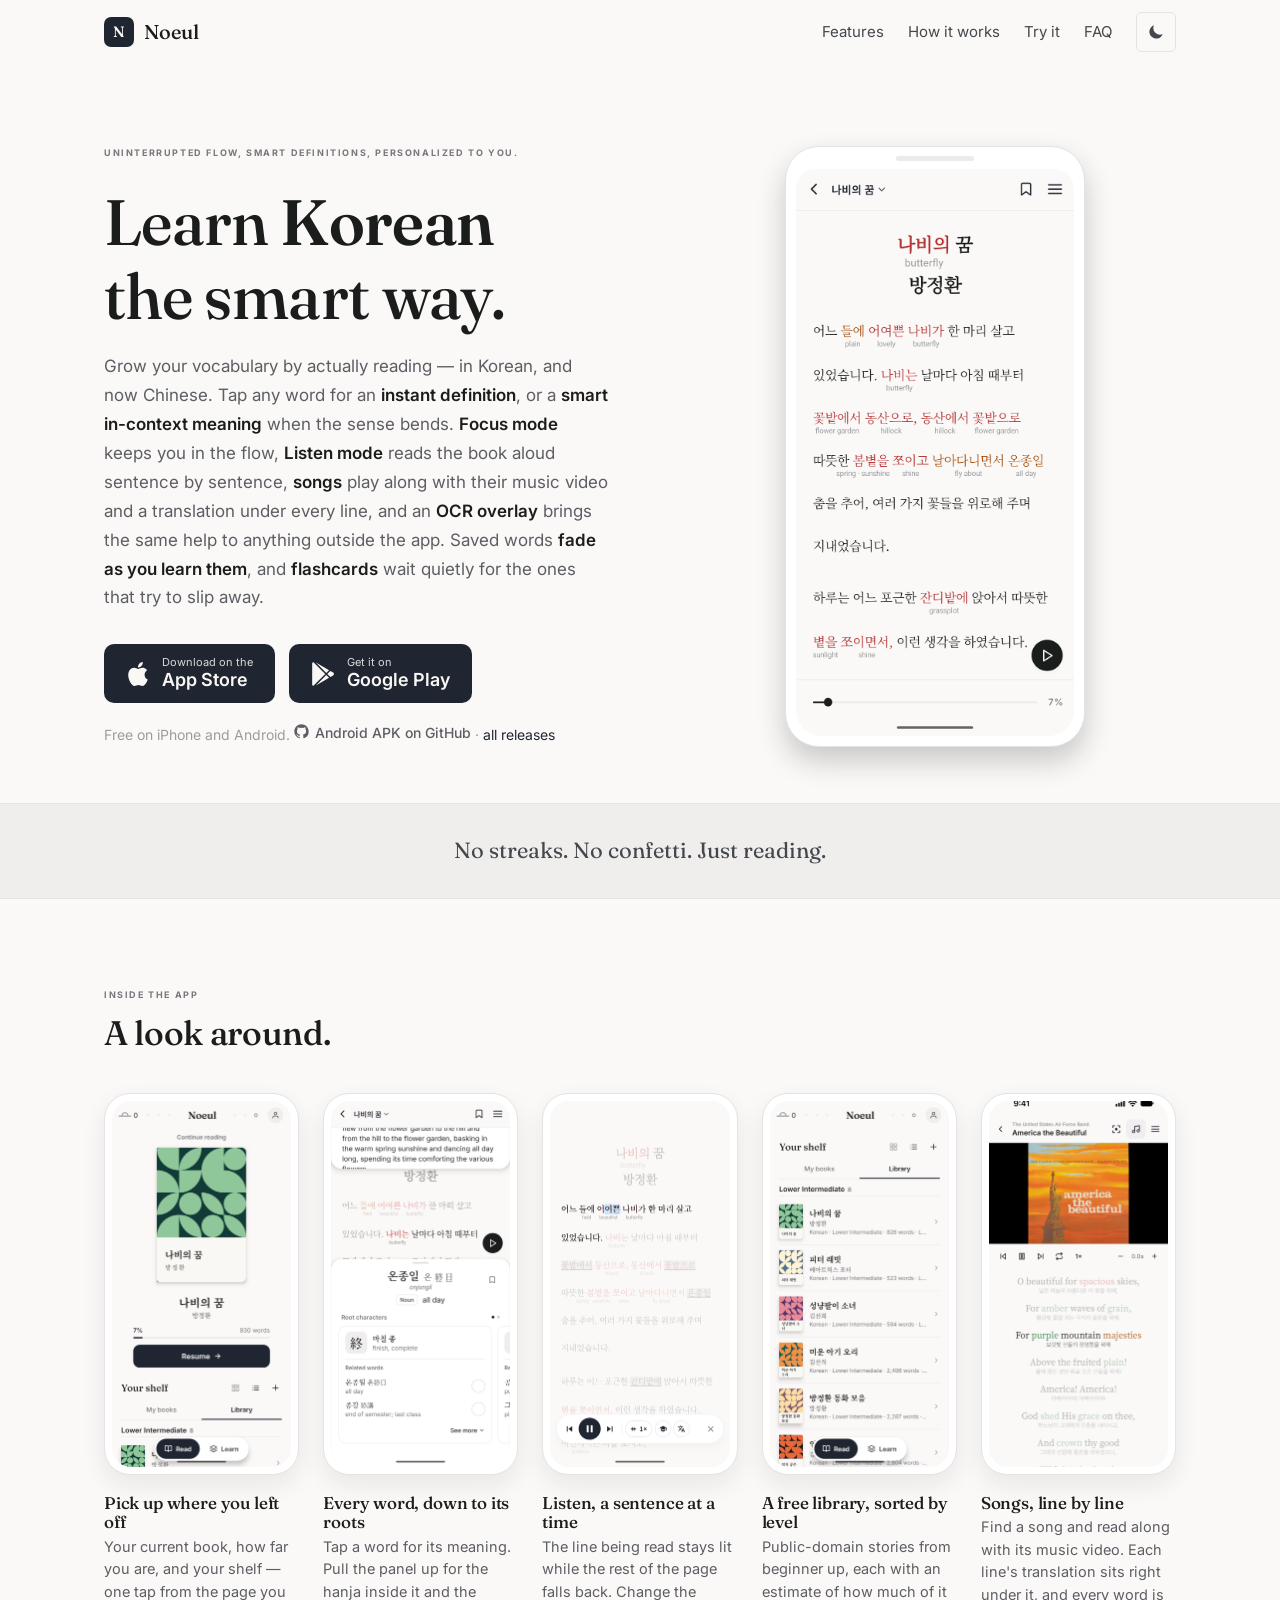
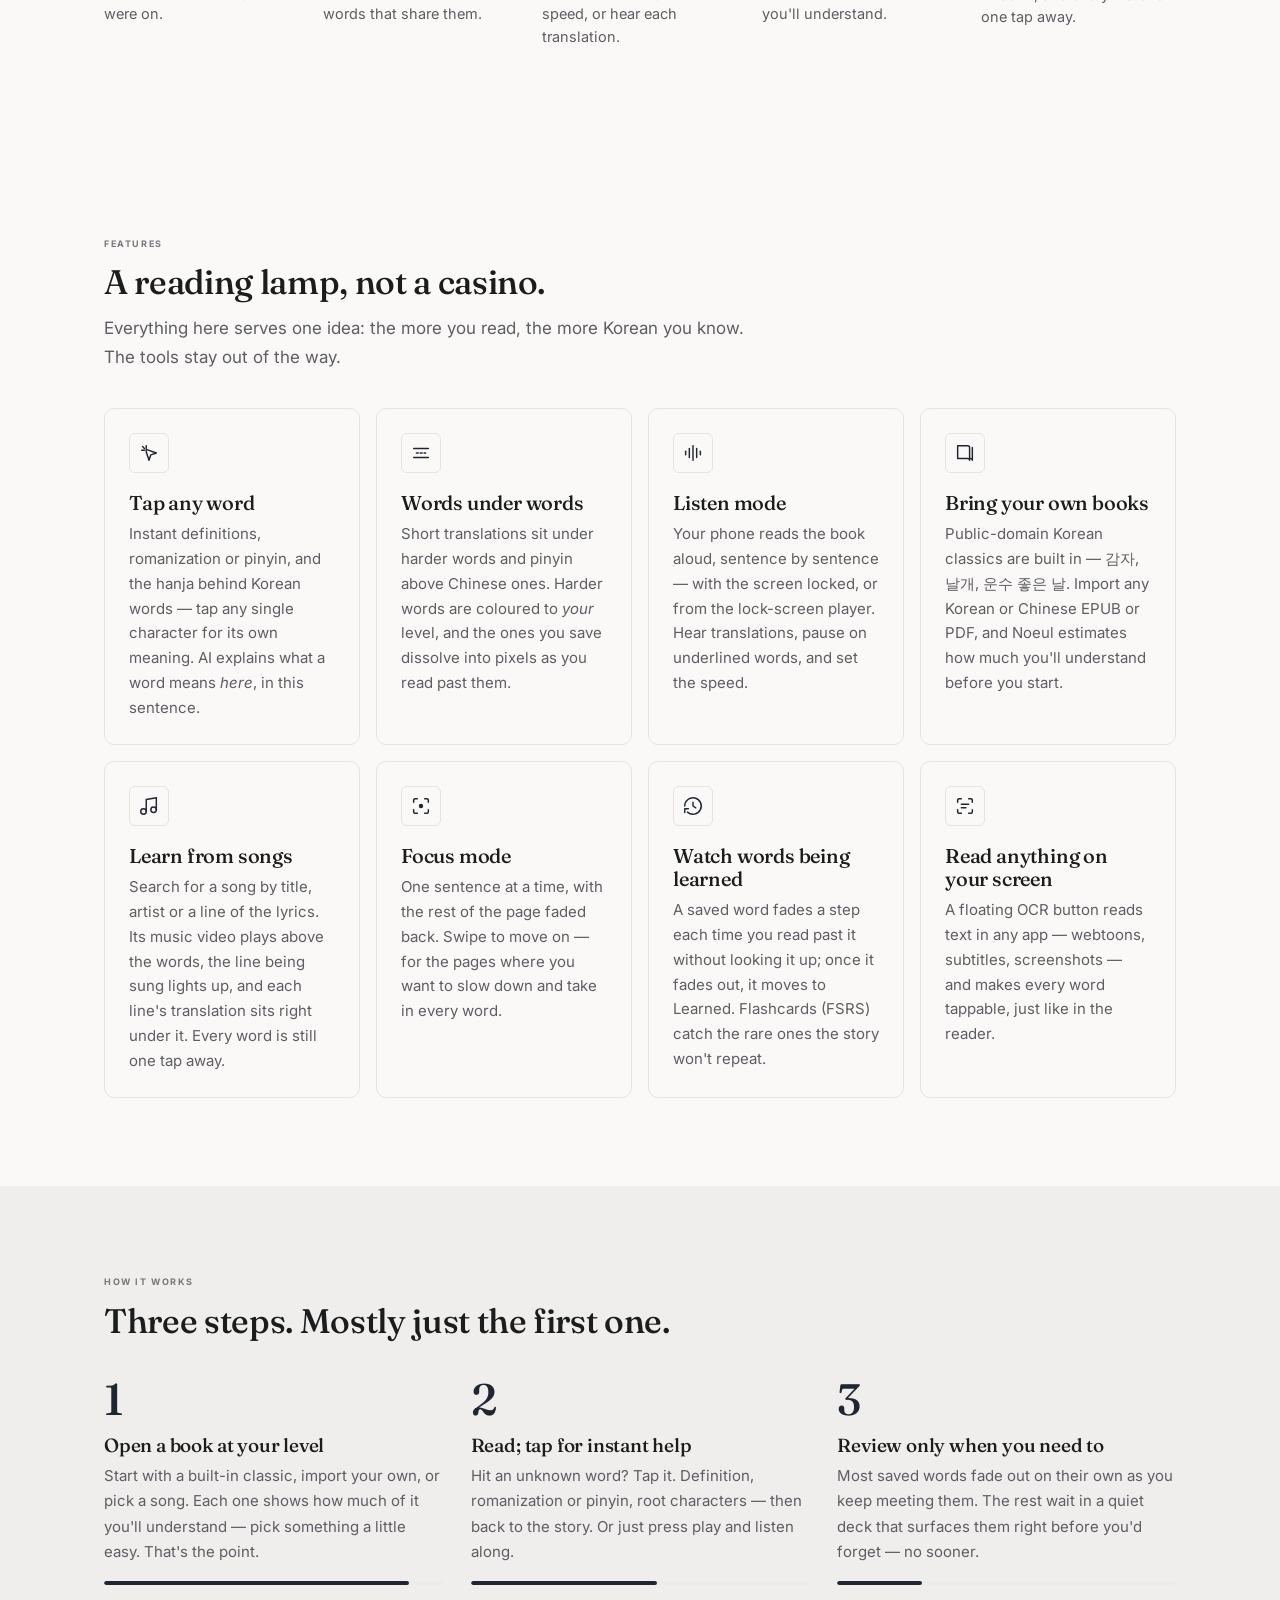
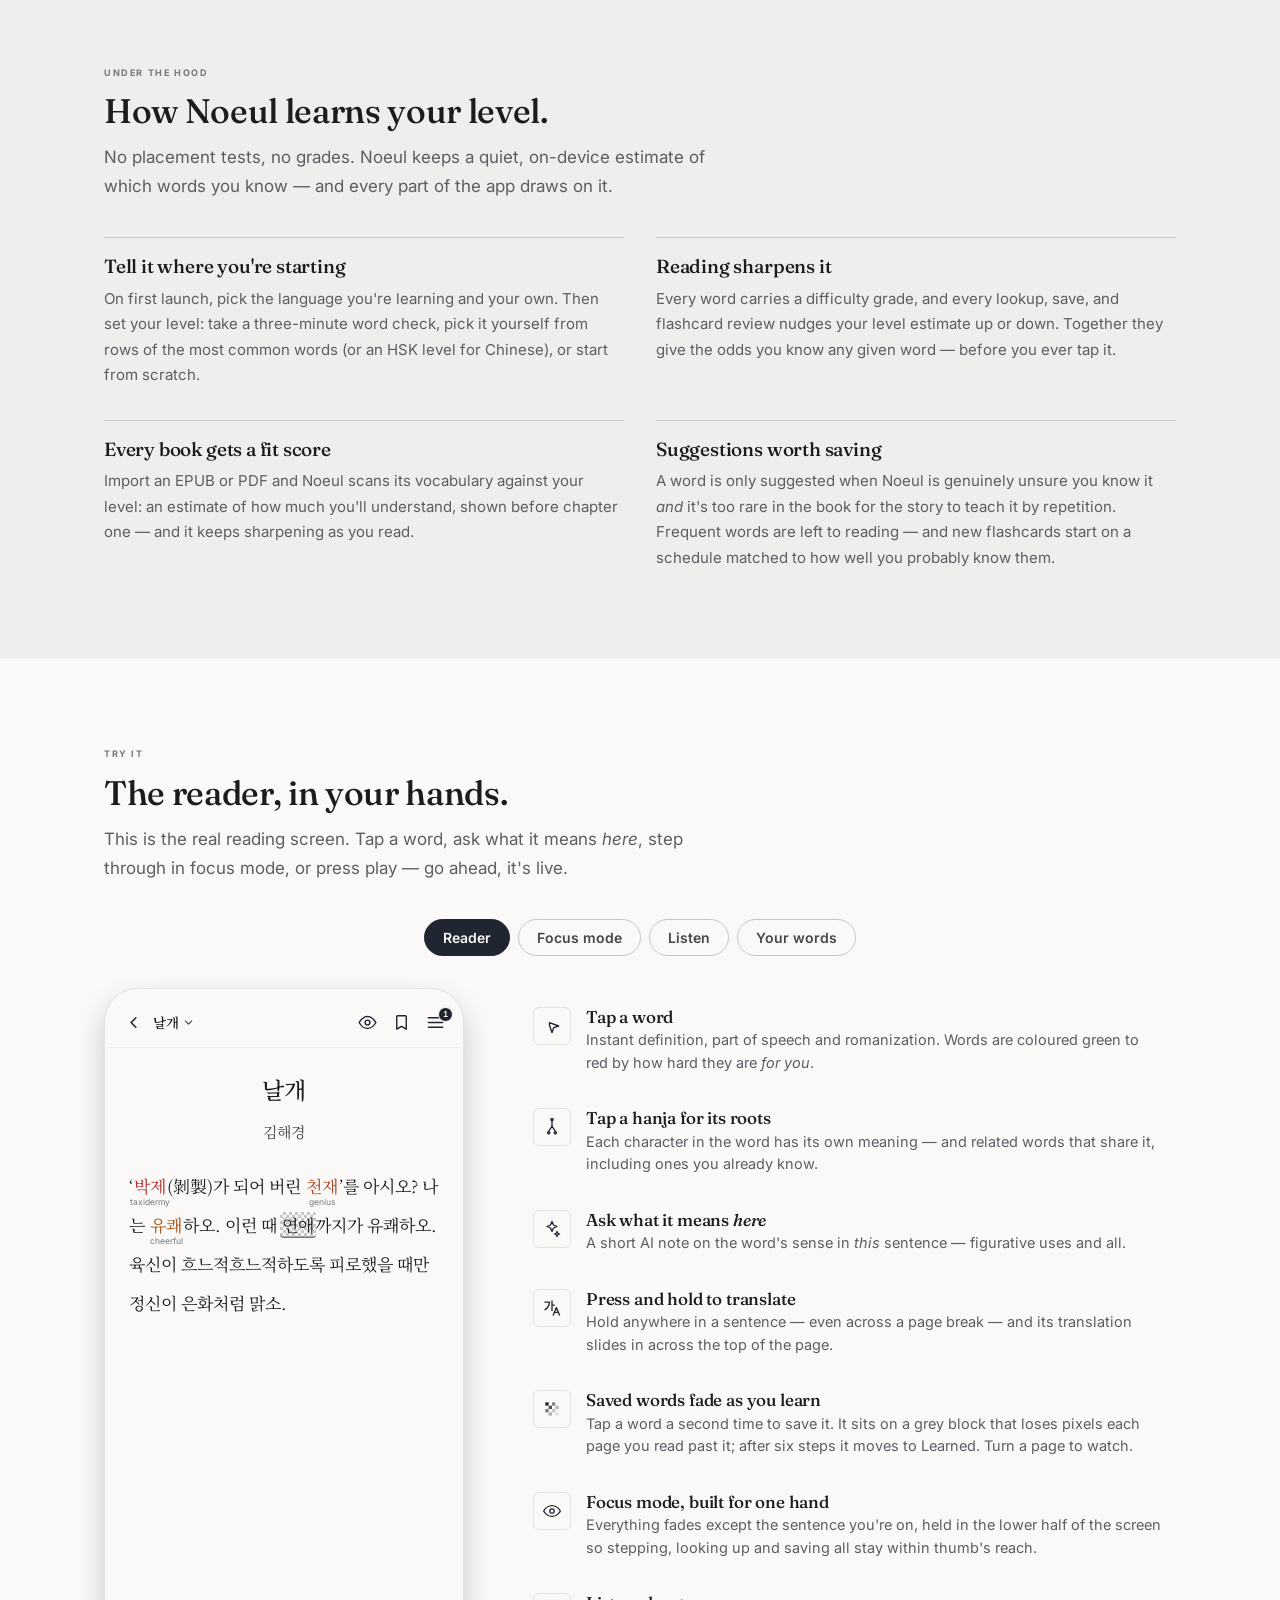
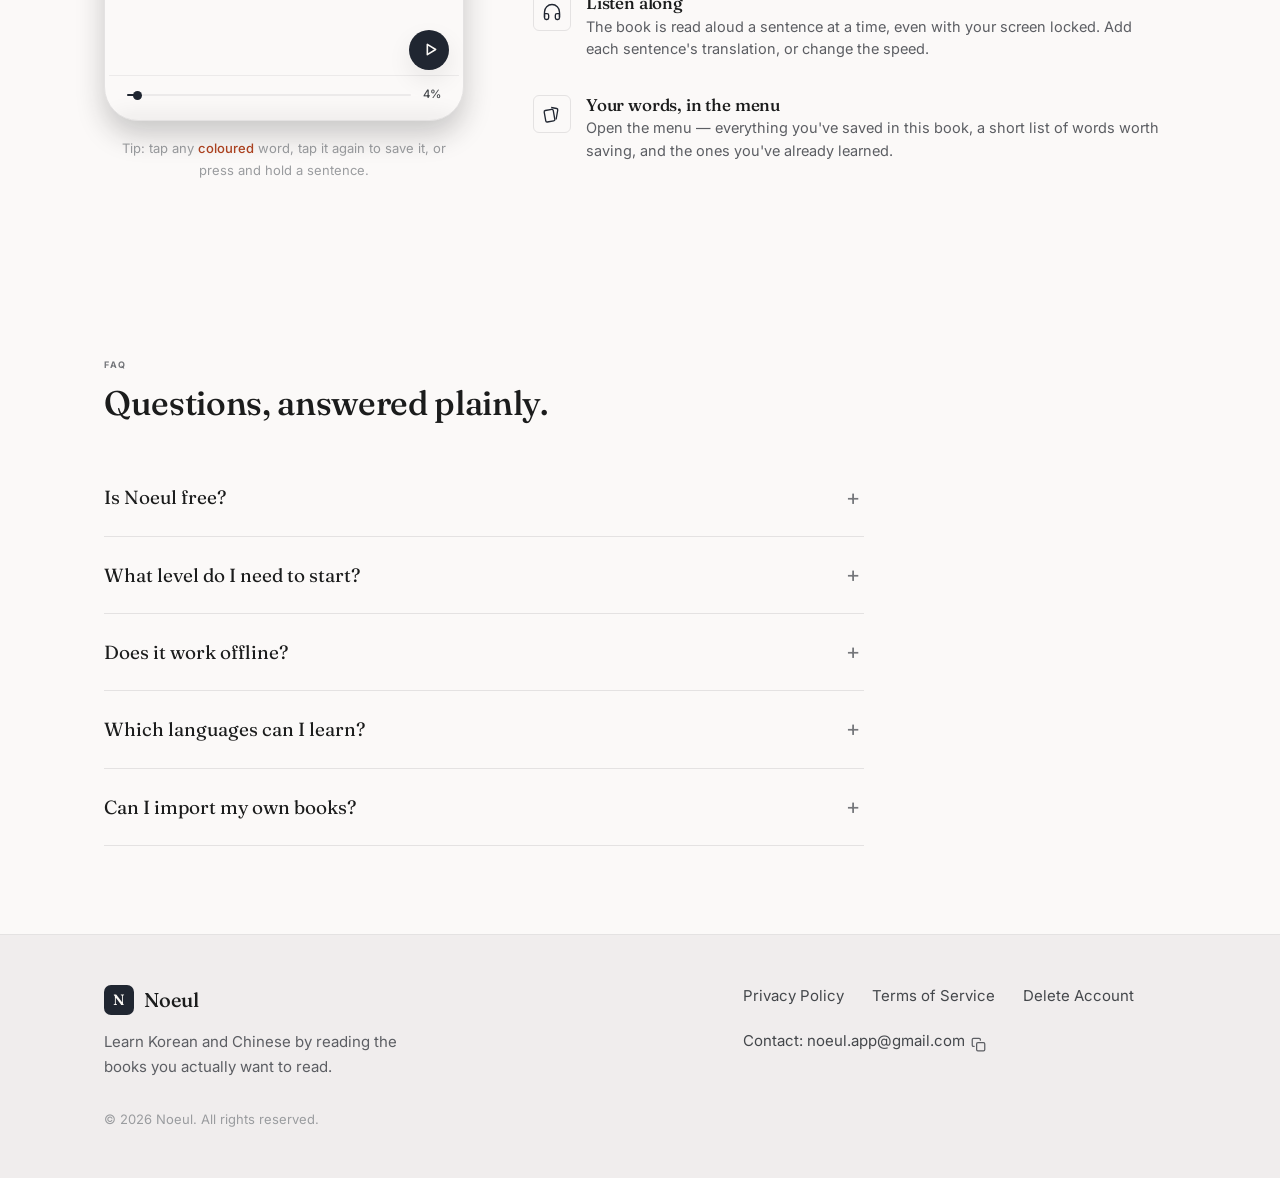
==== commit 04455779: "Songs and focus mode: feature cards, a songs screenshot, and the intro - New "Learn from songs" and " ====
--- a/index.html
+++ b/index.html
@@ -11,7 +11,7 @@
        =================================================================== -->
 
   <title>Noeul — Learn Korean and Chinese by reading</title>
-  <meta name="description" content="Noeul is a reading-first Korean and Chinese app for iPhone and Android. Read real books, tap any word for an instant definition, listen along, and let a quiet spaced-repetition deck catch what slips. No streaks. Just reading." />
+  <meta name="description" content="Noeul is a reading-first Korean and Chinese app for iPhone and Android. Read real books and songs, tap any word for an instant definition, listen along, and let a quiet spaced-repetition deck catch what slips. No streaks. Just reading." />
 
   <!-- Open Graph / Twitter -->
   <meta property="og:type" content="website" />
@@ -104,7 +104,7 @@
             <p class="hero__lead">
               Grow your vocabulary by actually reading — in Korean, and now Chinese. Tap any word for an <strong>instant definition</strong>, or a
               <strong>smart in-context meaning</strong> when the sense bends. <strong>Focus mode</strong> keeps you in the flow,
-              <strong>Listen mode</strong> reads the book aloud sentence by sentence, and an <strong>OCR overlay</strong> brings the
+              <strong>Listen mode</strong> reads the book aloud sentence by sentence, <strong>songs</strong> play along with their music video and a translation under every line, and an <strong>OCR overlay</strong> brings the
               same help to anything outside the app. Saved words <strong>fade as you learn them</strong>, and
               <strong>flashcards</strong> wait quietly for the ones that try to slip away.
             </p>
@@ -195,6 +195,14 @@
             <h3>A free library, sorted by level</h3>
             <p>Public-domain stories from beginner up, each with an estimate of how much of it you'll understand.</p>
           </li>
+          <li class="screen">
+            <button class="screen__shot" type="button" data-lightbox aria-label="Enlarge the song screenshot">
+              <img src="./assets/screens/songs.png" width="720" height="1469" loading="lazy"
+                   alt="America the Beautiful playing in the song reader: the line being sung is lit, each English line has its Korean translation right under it." />
+            </button>
+            <h3>Songs, line by line</h3>
+            <p>Find a song and read along with its music video. Each line's translation sits right under it, and every word is one tap away.</p>
+          </li>
         </ul>
       </div>
     </section>
@@ -237,8 +245,24 @@
             <span class="feature-card__icon" aria-hidden="true">
               <svg viewBox="0 0 24 24" fill="none" stroke="currentColor" stroke-width="1.6" stroke-linecap="round" stroke-linejoin="round"><path d="M4 4h11a2 2 0 0 1 2 2v14a2 2 0 0 0-2-2H4z"/><path d="M20 6v14a2 2 0 0 0-2-2h-1"/></svg>
             </span>
-            <h3>Bring your own books — and songs</h3>
-            <p>Public-domain Korean classics are built in — 감자, 날개, 운수 좋은 날. Import any Korean or Chinese EPUB or PDF, or search for a song by title, artist or lyric, and Noeul estimates how much you'll understand before you start.</p>
+            <h3>Bring your own books</h3>
+            <p>Public-domain Korean classics are built in — 감자, 날개, 운수 좋은 날. Import any Korean or Chinese EPUB or PDF, and Noeul estimates how much you'll understand before you start.</p>
+          </article>
+
+          <article class="feature-card reveal">
+            <span class="feature-card__icon" aria-hidden="true">
+              <svg viewBox="0 0 24 24" fill="none" stroke="currentColor" stroke-width="1.6" stroke-linecap="round" stroke-linejoin="round"><path d="M9 18V5l11-2v13"/><circle cx="6" cy="18" r="3"/><circle cx="17" cy="16" r="3"/></svg>
+            </span>
+            <h3>Learn from songs</h3>
+            <p>Search for a song by title, artist or a line of the lyrics. Its music video plays above the words, the line being sung lights up, and each line's translation sits right under it. Every word is still one tap away.</p>
+          </article>
+
+          <article class="feature-card reveal">
+            <span class="feature-card__icon" aria-hidden="true">
+              <svg viewBox="0 0 24 24" fill="none" stroke="currentColor" stroke-width="1.6" stroke-linecap="round" stroke-linejoin="round"><path d="M4 8V5.5A1.5 1.5 0 0 1 5.5 4H8M16 4h2.5A1.5 1.5 0 0 1 20 5.5V8M20 16v2.5a1.5 1.5 0 0 1-1.5 1.5H16M8 20H5.5A1.5 1.5 0 0 1 4 18.5V16"/><circle cx="12" cy="12" r="1.6" fill="currentColor"/></svg>
+            </span>
+            <h3>Focus mode</h3>
+            <p>One sentence at a time, with the rest of the page faded back. Swipe to move on — for the pages where you want to slow down and take in every word.</p>
           </article>
 
           <article class="feature-card reveal">
--- a/css/styles.css
+++ b/css/styles.css
@@ -469,7 +469,7 @@
 .screen h3 { font-size: 17px; margin: 18px 0 4px; }
 .screen p { font-size: 14.5px; line-height: 1.55; color: var(--text-muted); }
 @media (min-width: 900px) {
-  .screens { grid-auto-flow: row; grid-template-columns: repeat(4, 1fr); gap: 28px; margin-inline: 0; padding-inline: 0; overflow: visible; }
+  .screens { grid-auto-flow: row; grid-template-columns: repeat(5, 1fr); gap: 24px; margin-inline: 0; padding-inline: 0; overflow: visible; }
 }
 @media (prefers-reduced-motion: reduce) { .screen__shot { transition: none; } .screen__shot:hover { transform: none; } }
 
@@ -932,6 +932,21 @@
 .legal td.yesno { text-align: center; white-space: nowrap; font-weight: 600; }
 
 /* invite page (invite.html) */
+/* ---------- password reset page ---------- */
+.reset .reset__form { max-width: 420px; }
+.reset .reset__label { display: block; margin-top: 24px; font-size: 14px; font-weight: 600; color: var(--text); }
+.reset .reset__input {
+  display: block; width: 100%; margin-top: 8px; padding: 12px 14px;
+  font: inherit; color: var(--text); background: var(--surface);
+  border: 1px solid var(--border-strong); border-radius: var(--radius-md);
+}
+.reset .reset__input:focus-visible { outline: 2px solid var(--ink-slate); outline-offset: 1px; }
+.reset .reset__hint { margin-top: 8px; font-size: 14px; color: var(--text-tertiary); }
+.reset .reset__error { margin-top: 12px; font-size: 14px; color: var(--danger); }
+.reset .reset__form .btn { margin-top: 24px; }
+.reset .btn { text-decoration: none; }
+.reset .btn[disabled] { opacity: 0.6; cursor: default; }
+
 .invite .invite__actions { margin-top: 28px; }
 .invite .invite__actions .btn { text-decoration: none; }
 .invite .invite__code { display: flex; flex-wrap: wrap; align-items: center; gap: 12px; }
@@ -995,6 +1010,7 @@
 
   .hero { padding-block: 80px 56px; }
   .hero__grid { grid-template-columns: 1.05fr 0.95fr; gap: 56px; }
-  .feature-grid { grid-template-columns: repeat(3, 1fr); }
+  .feature-grid { grid-template-columns: repeat(4, 1fr); }
+  .feature-card { padding: 24px; }
   .section__title { font-size: 34px; }
 }
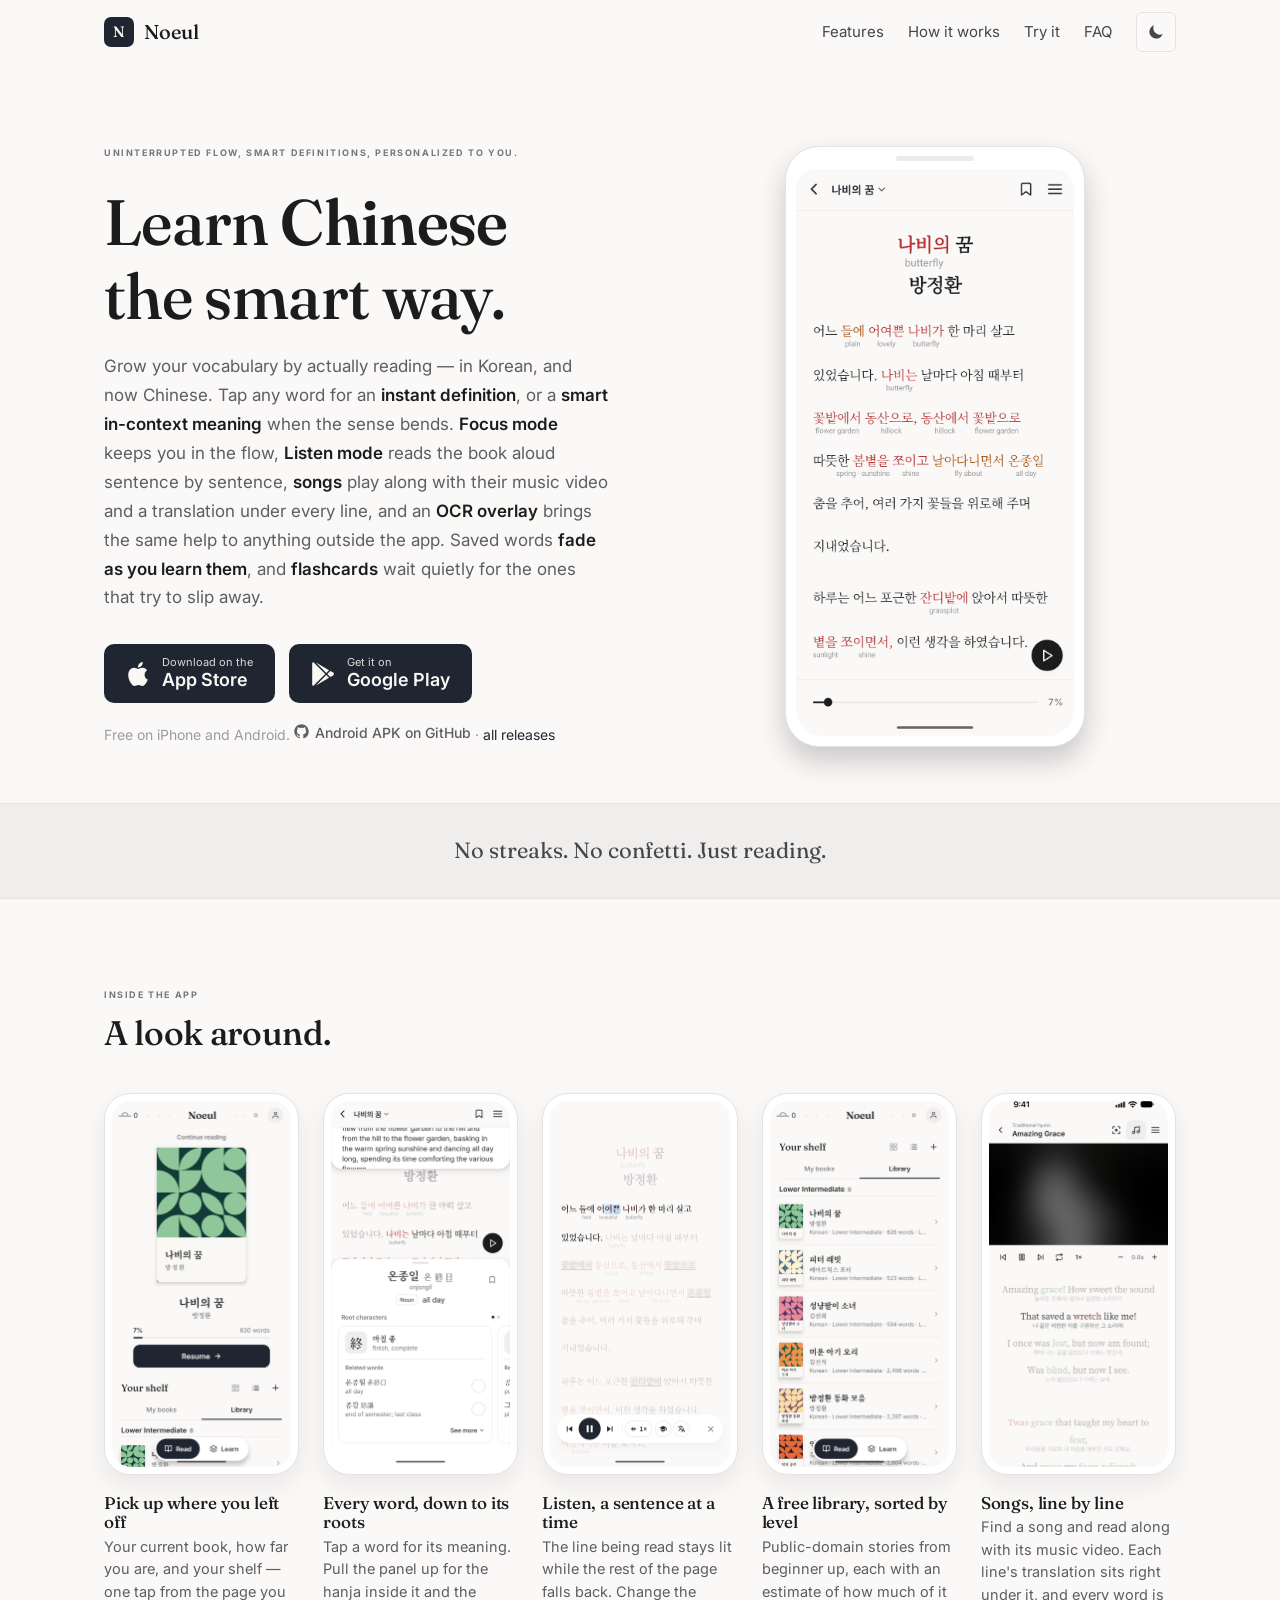
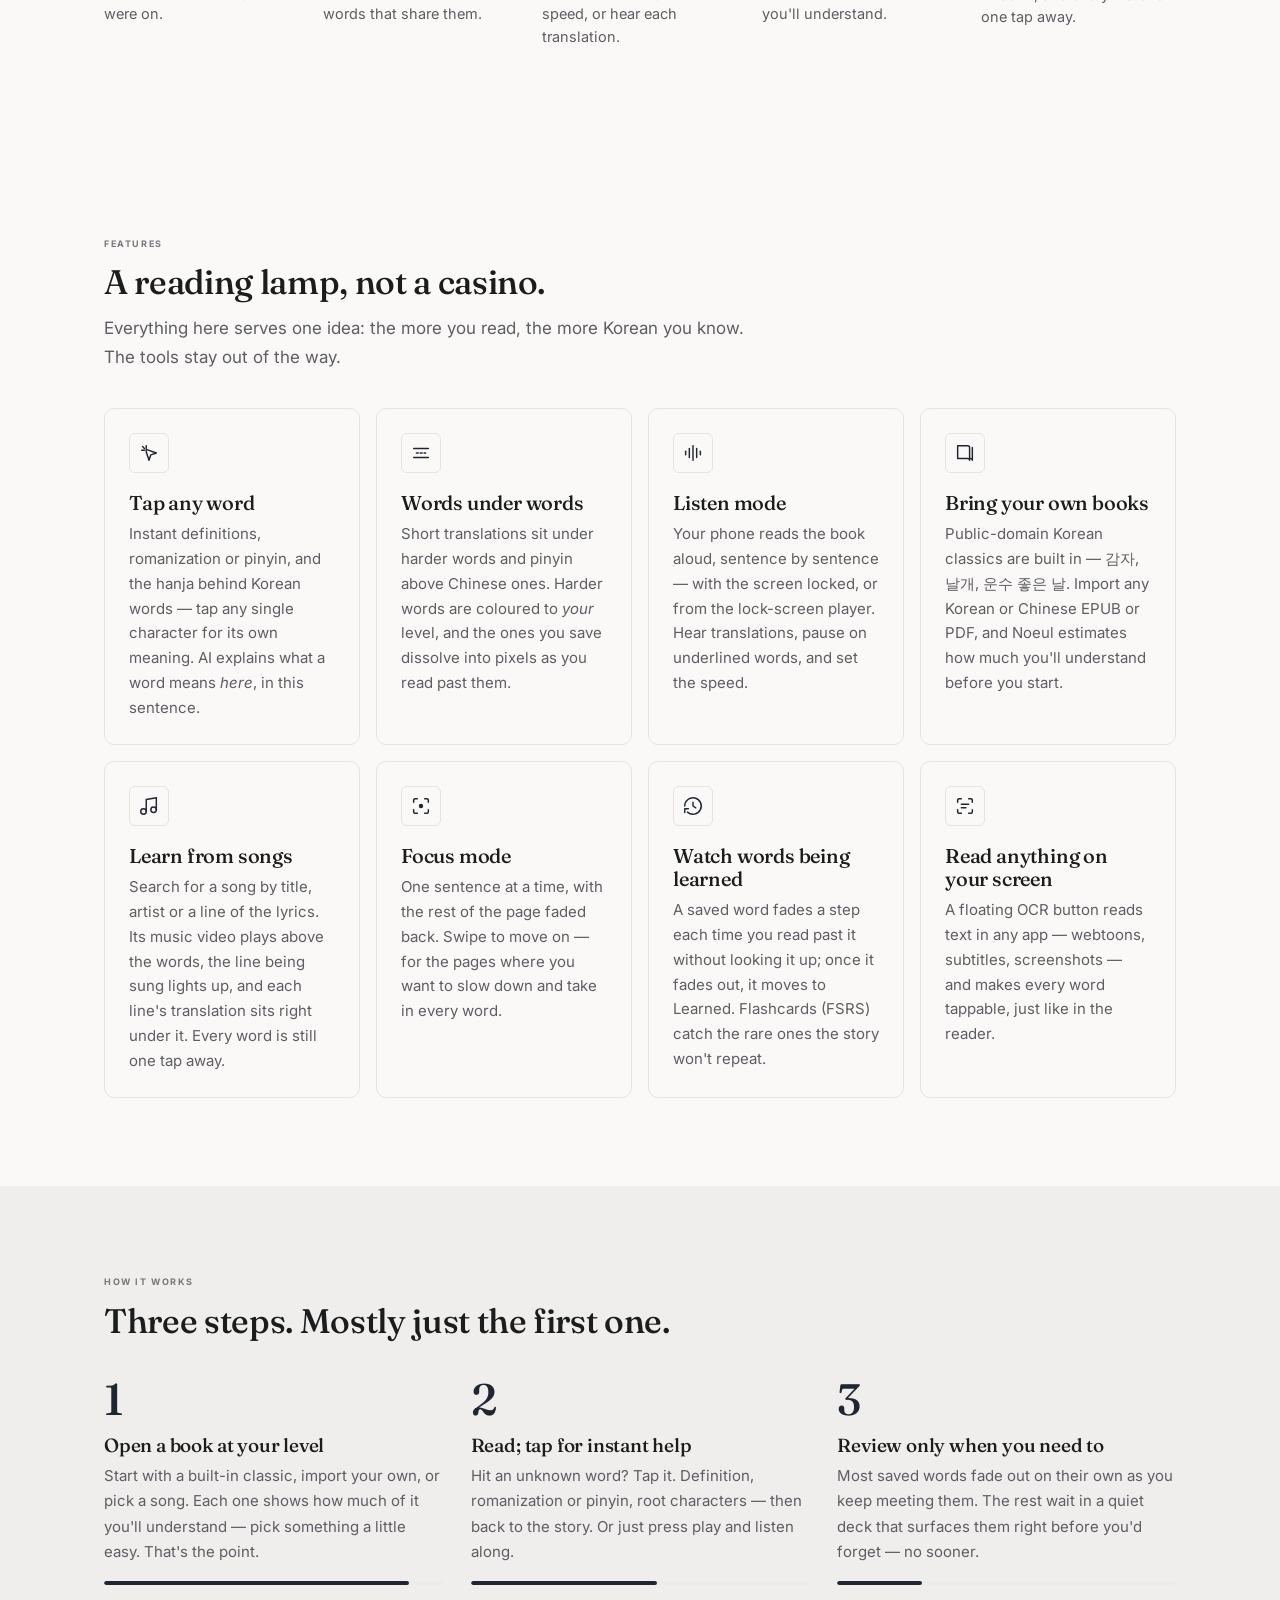
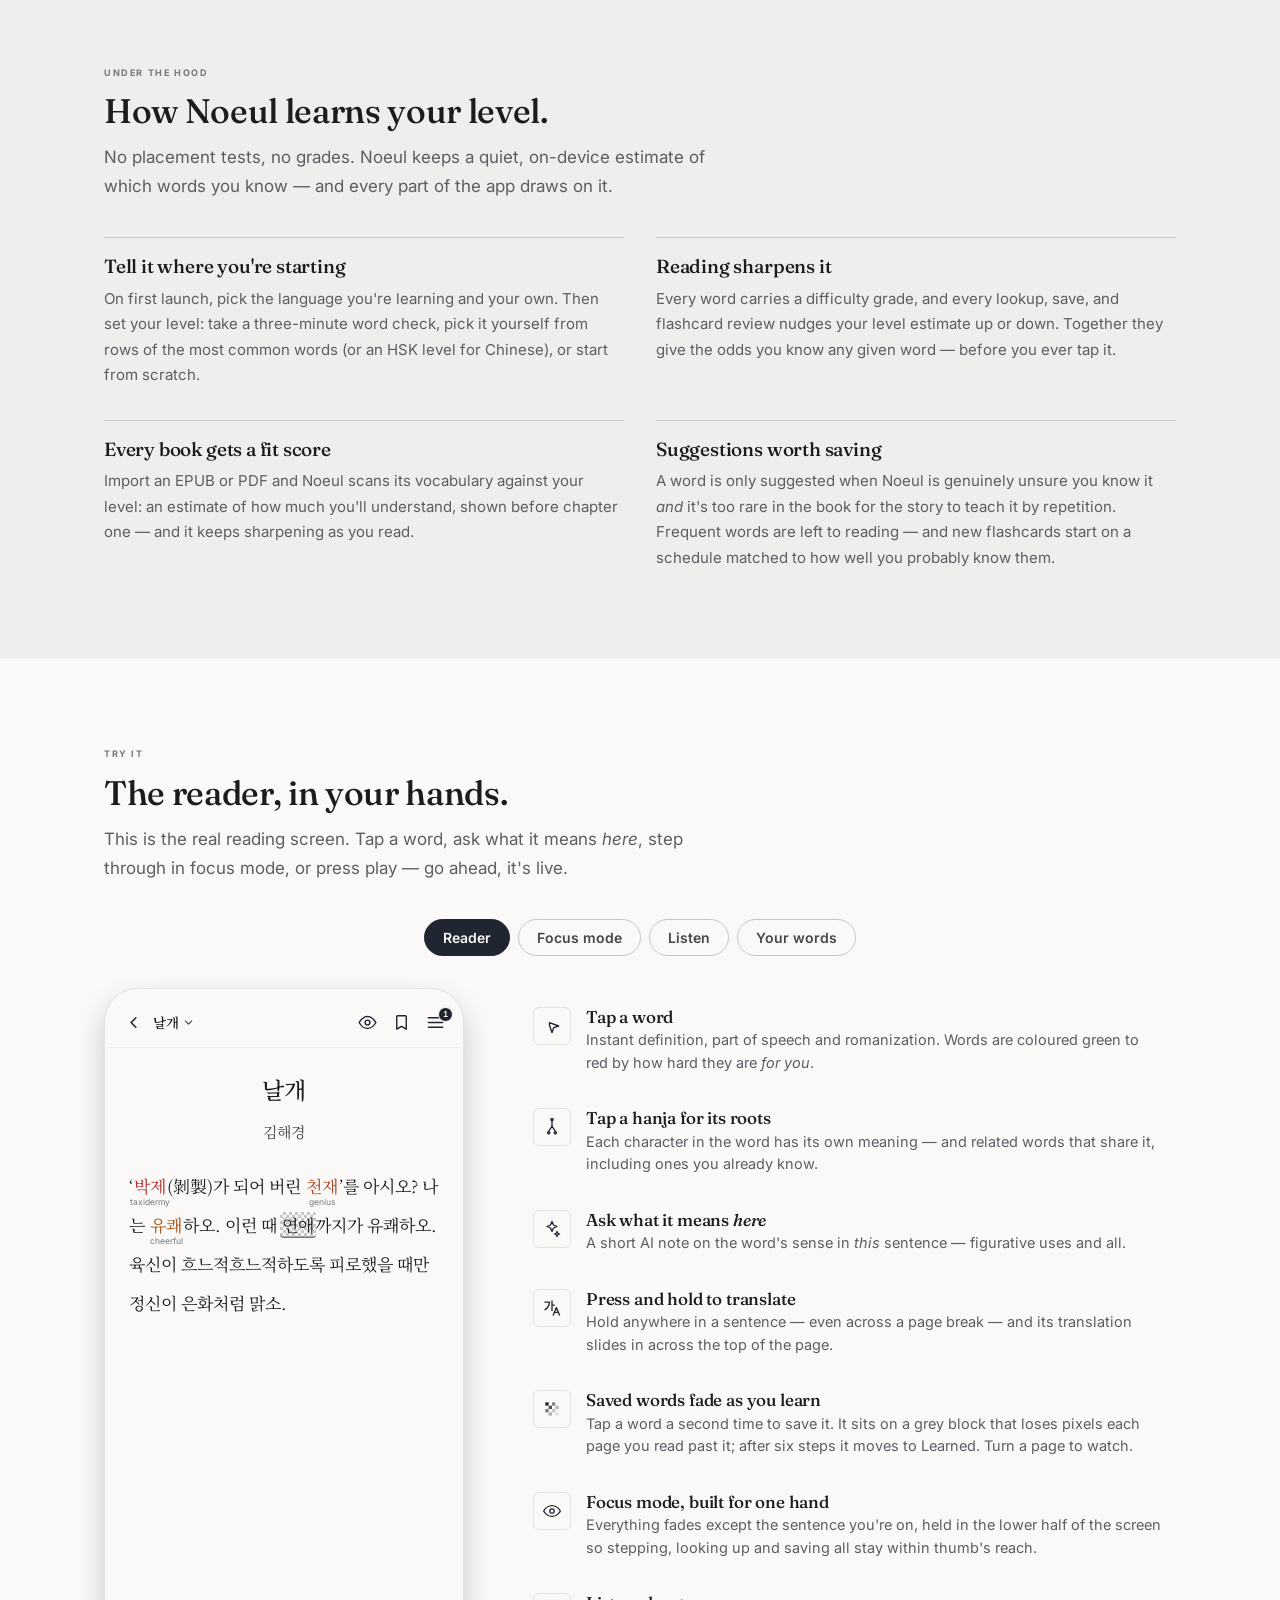
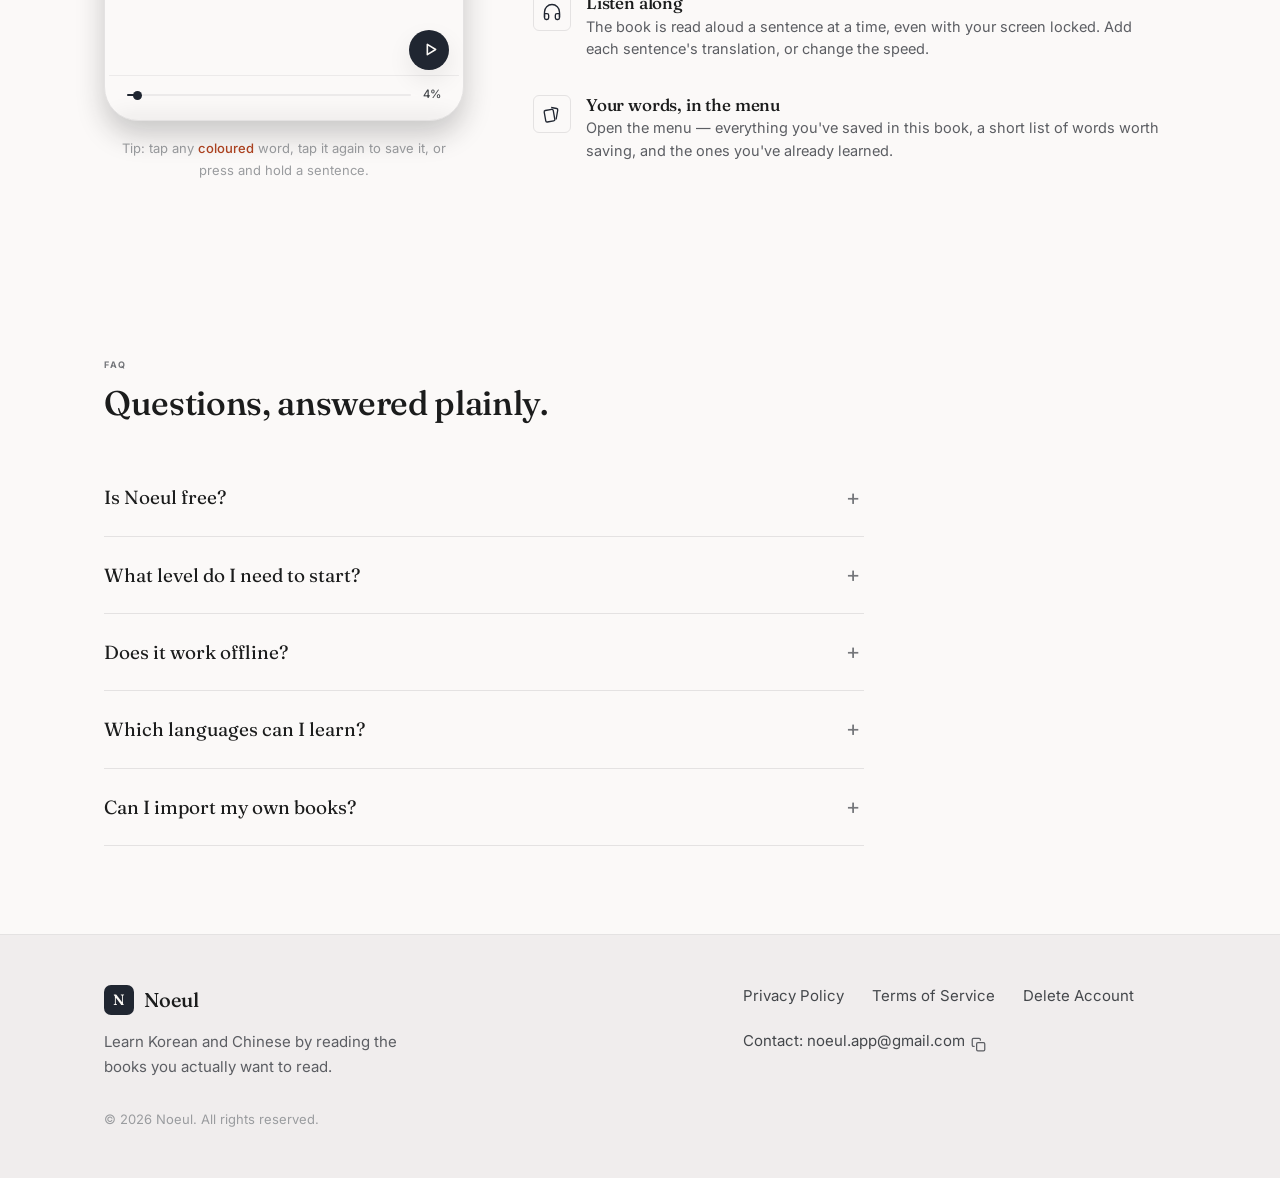
==== commit 4ffc7e4d: "Songs screenshot: Amazing Grace with the video blurred Co-Authored-By: Claude Opus 5.5 <noreply@anth" ====
--- a/index.html
+++ b/index.html
@@ -198,7 +198,7 @@
           <li class="screen">
             <button class="screen__shot" type="button" data-lightbox aria-label="Enlarge the song screenshot">
               <img src="./assets/screens/songs.png" width="720" height="1469" loading="lazy"
-                   alt="America the Beautiful playing in the song reader: the line being sung is lit, each English line has its Korean translation right under it." />
+                   alt="Amazing Grace playing in the song reader: the line being sung is lit, each English line has its Korean translation right under it." />
             </button>
             <h3>Songs, line by line</h3>
             <p>Find a song and read along with its music video. Each line's translation sits right under it, and every word is one tap away.</p>
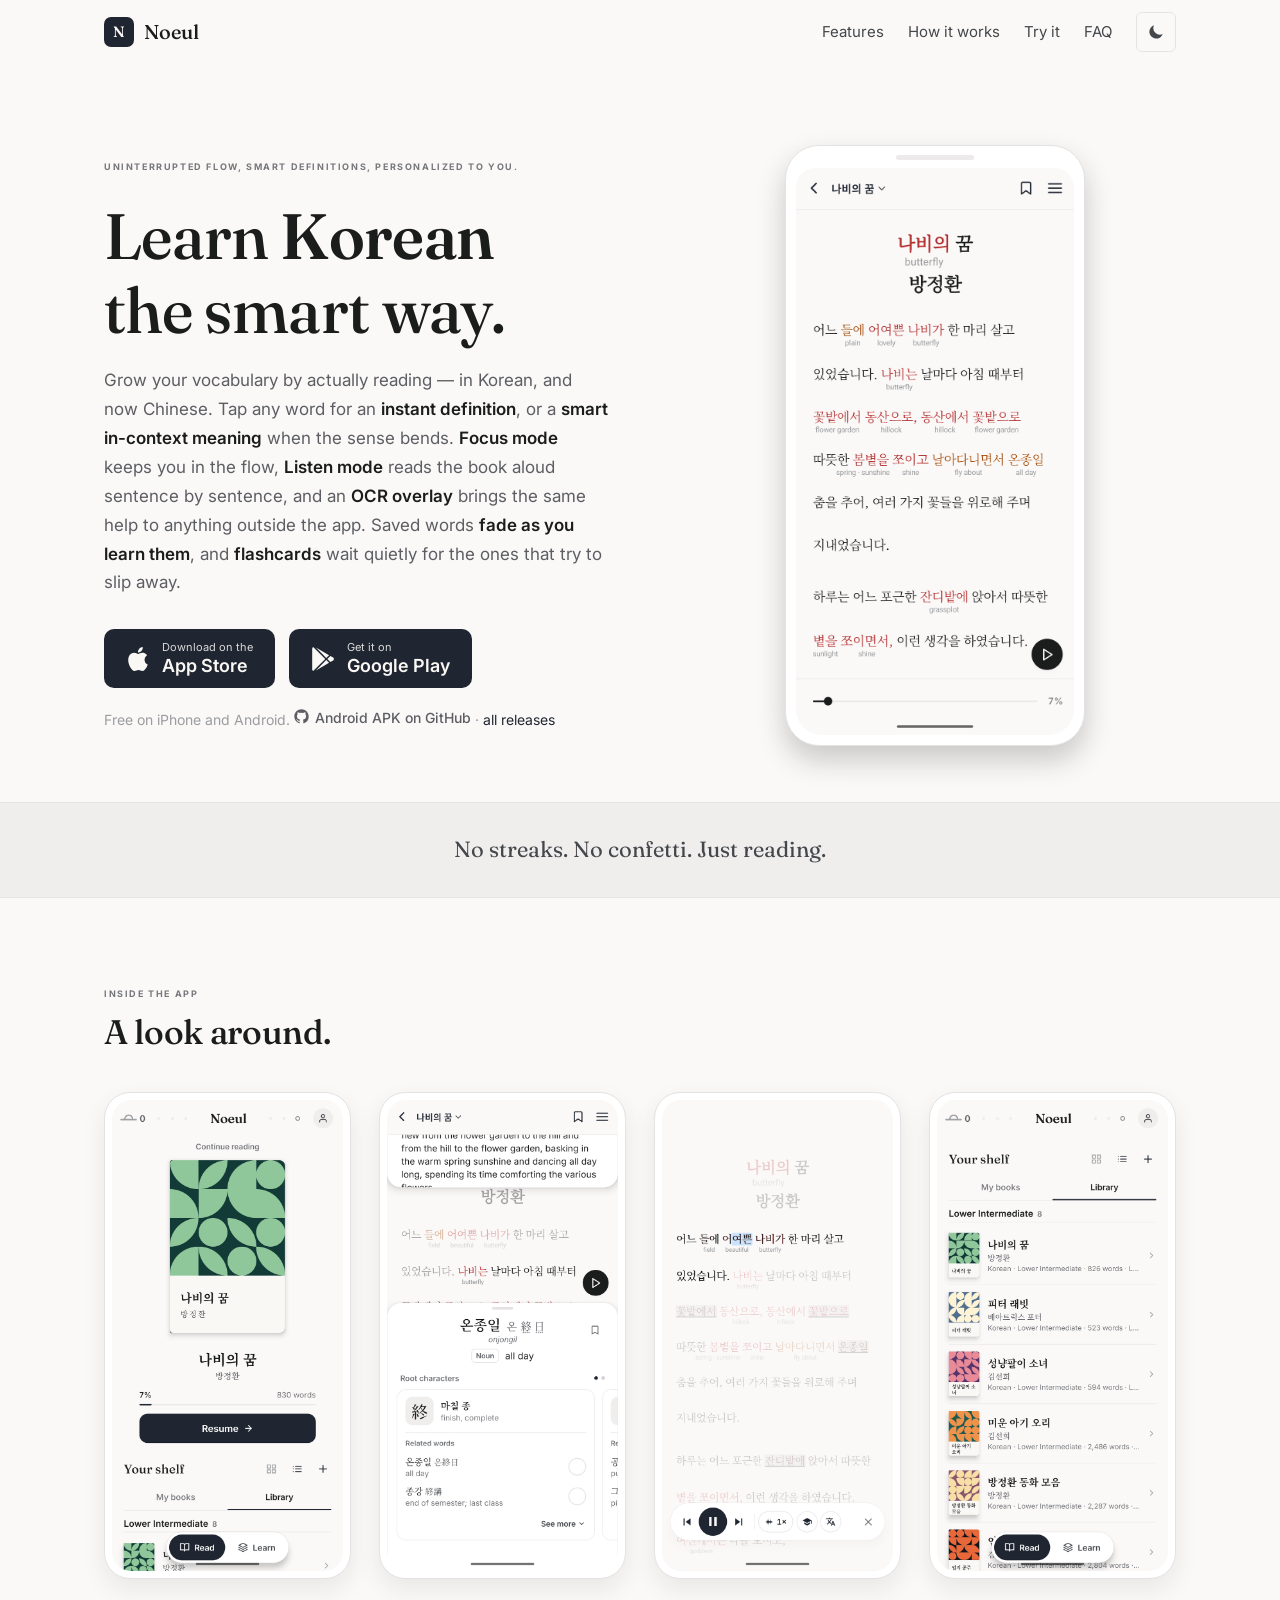
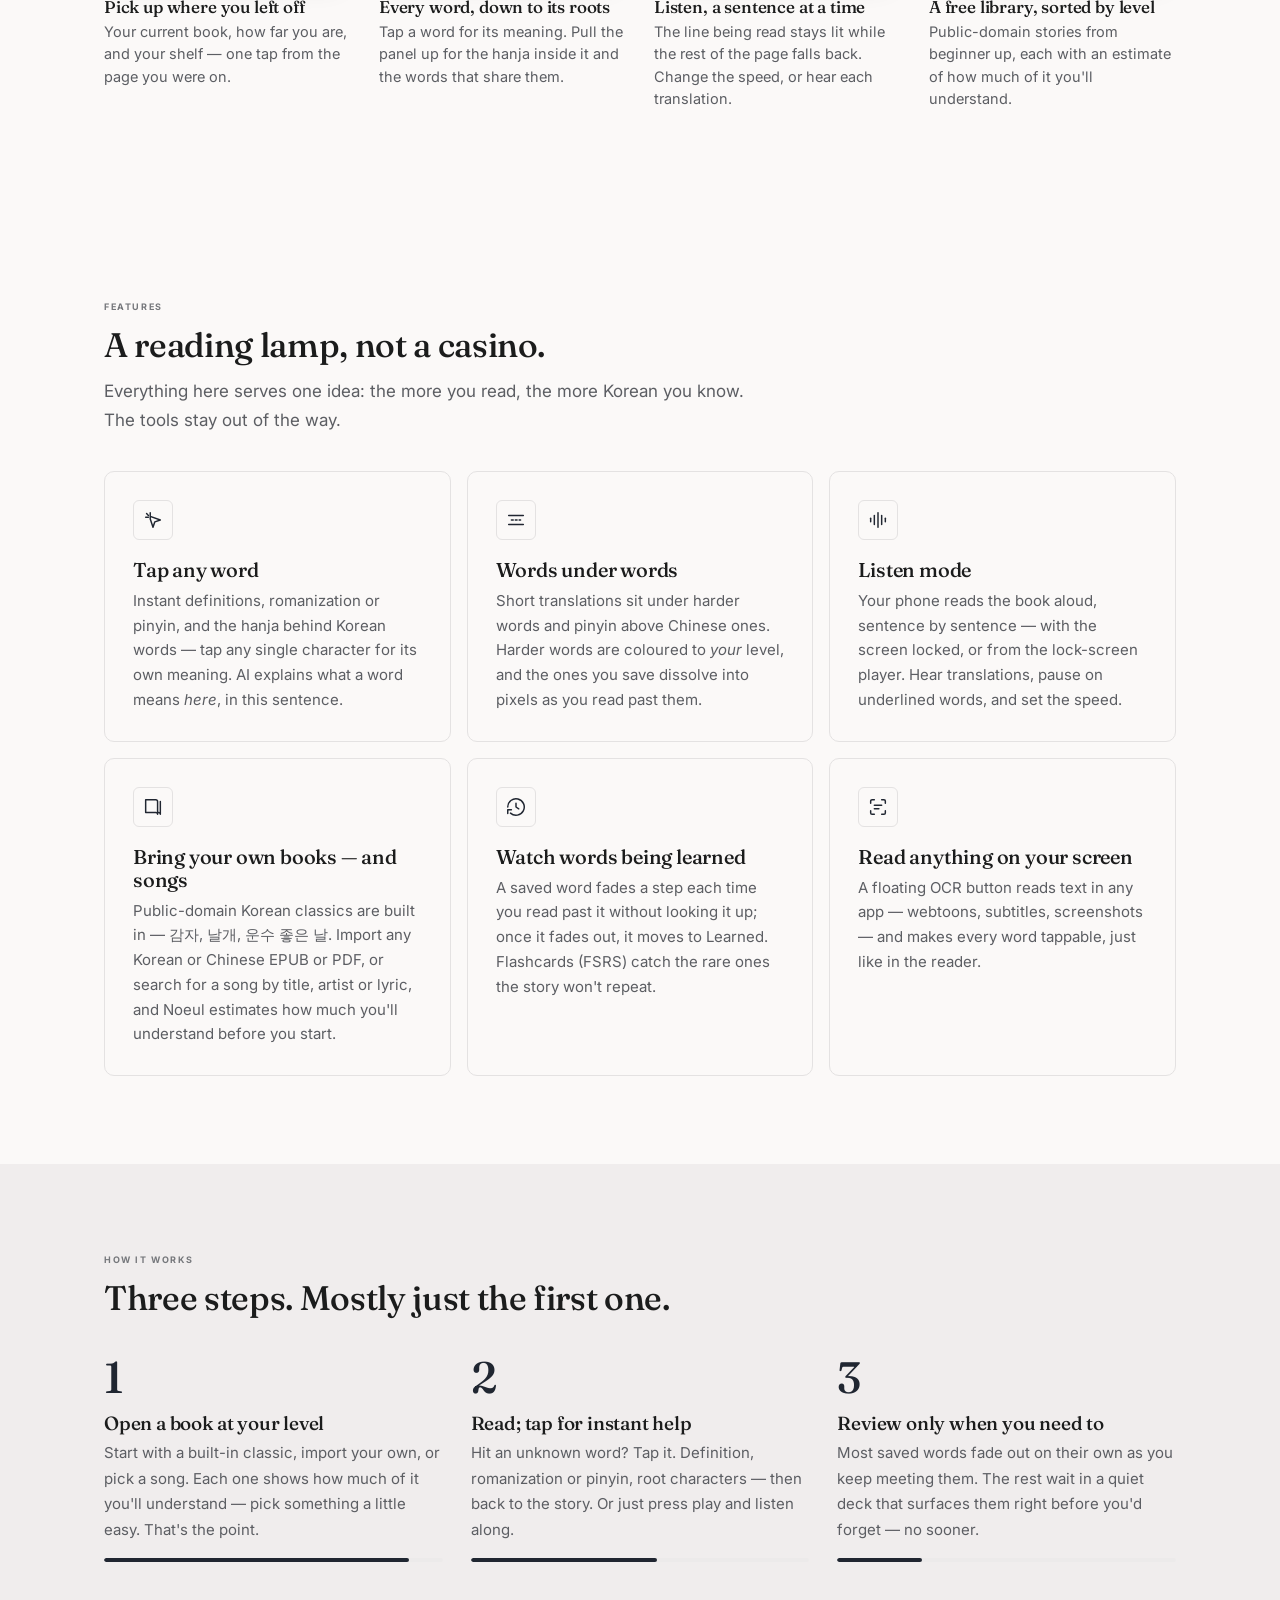
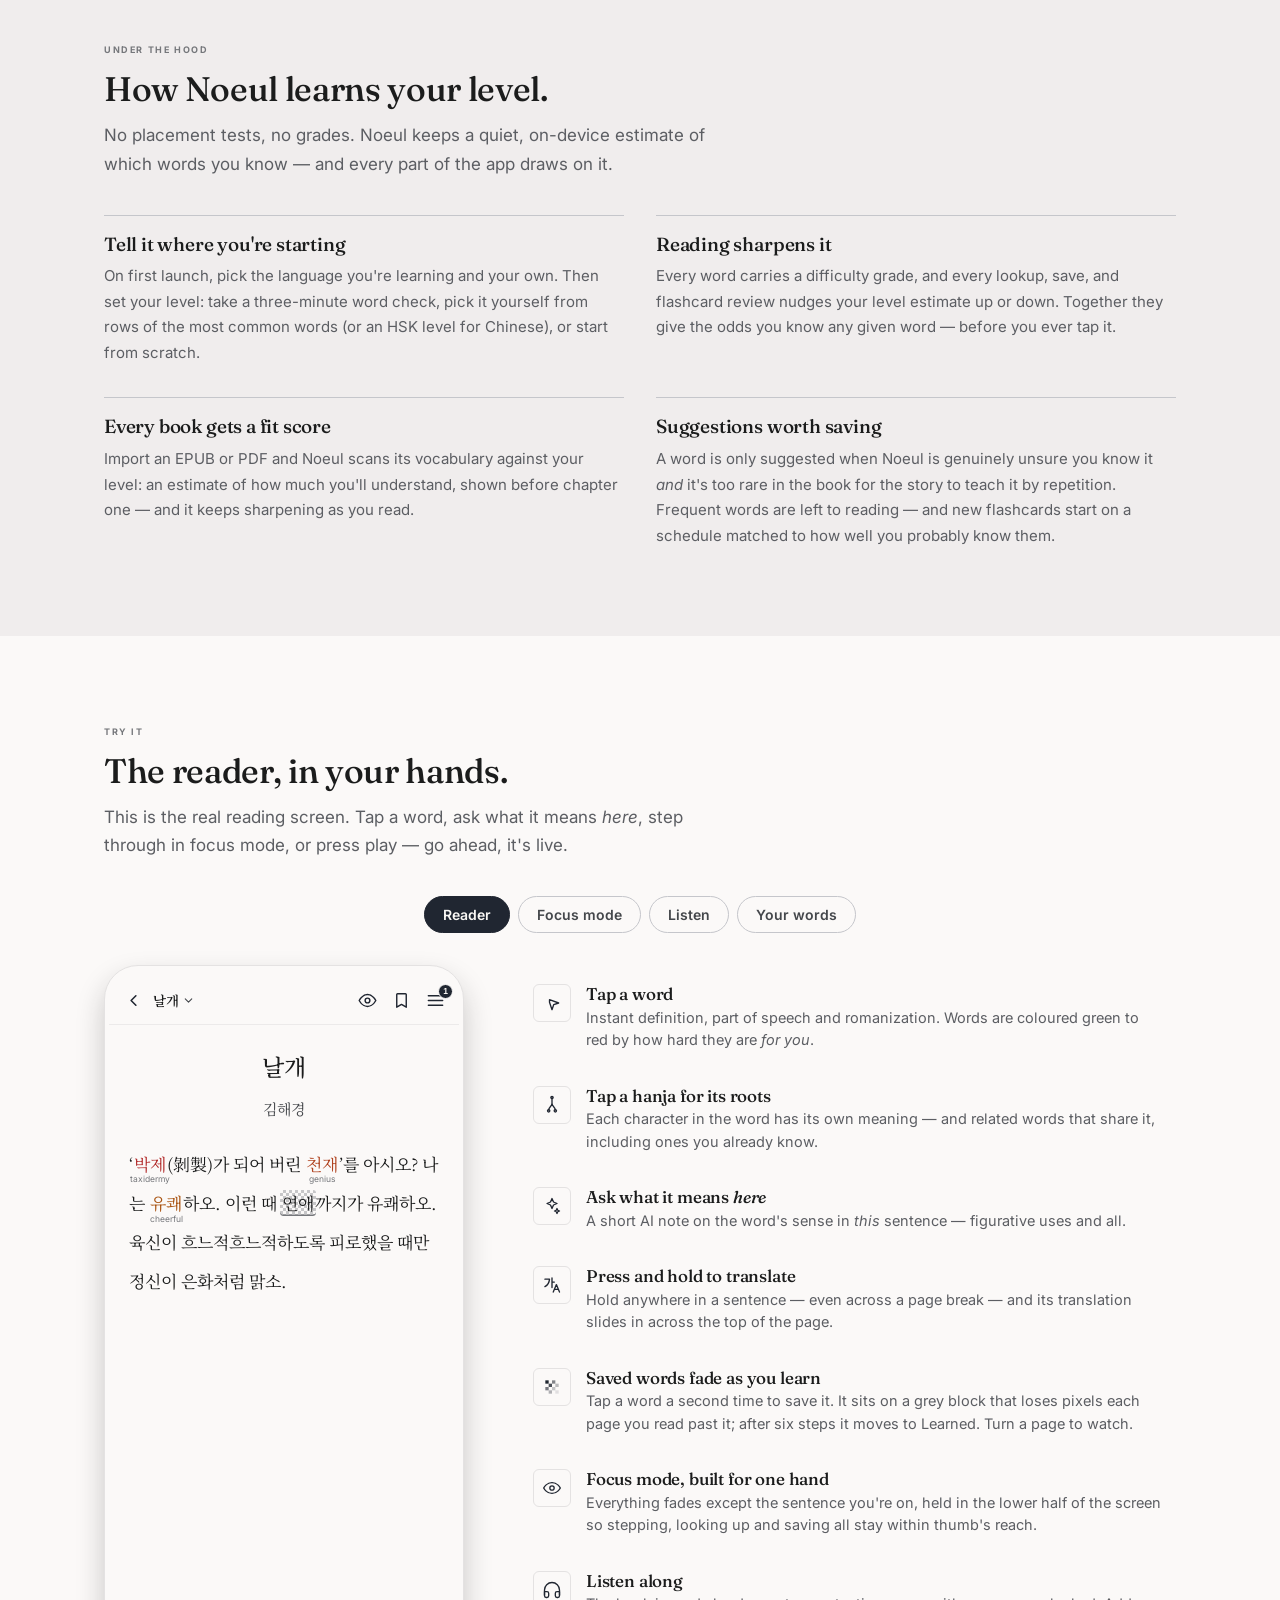
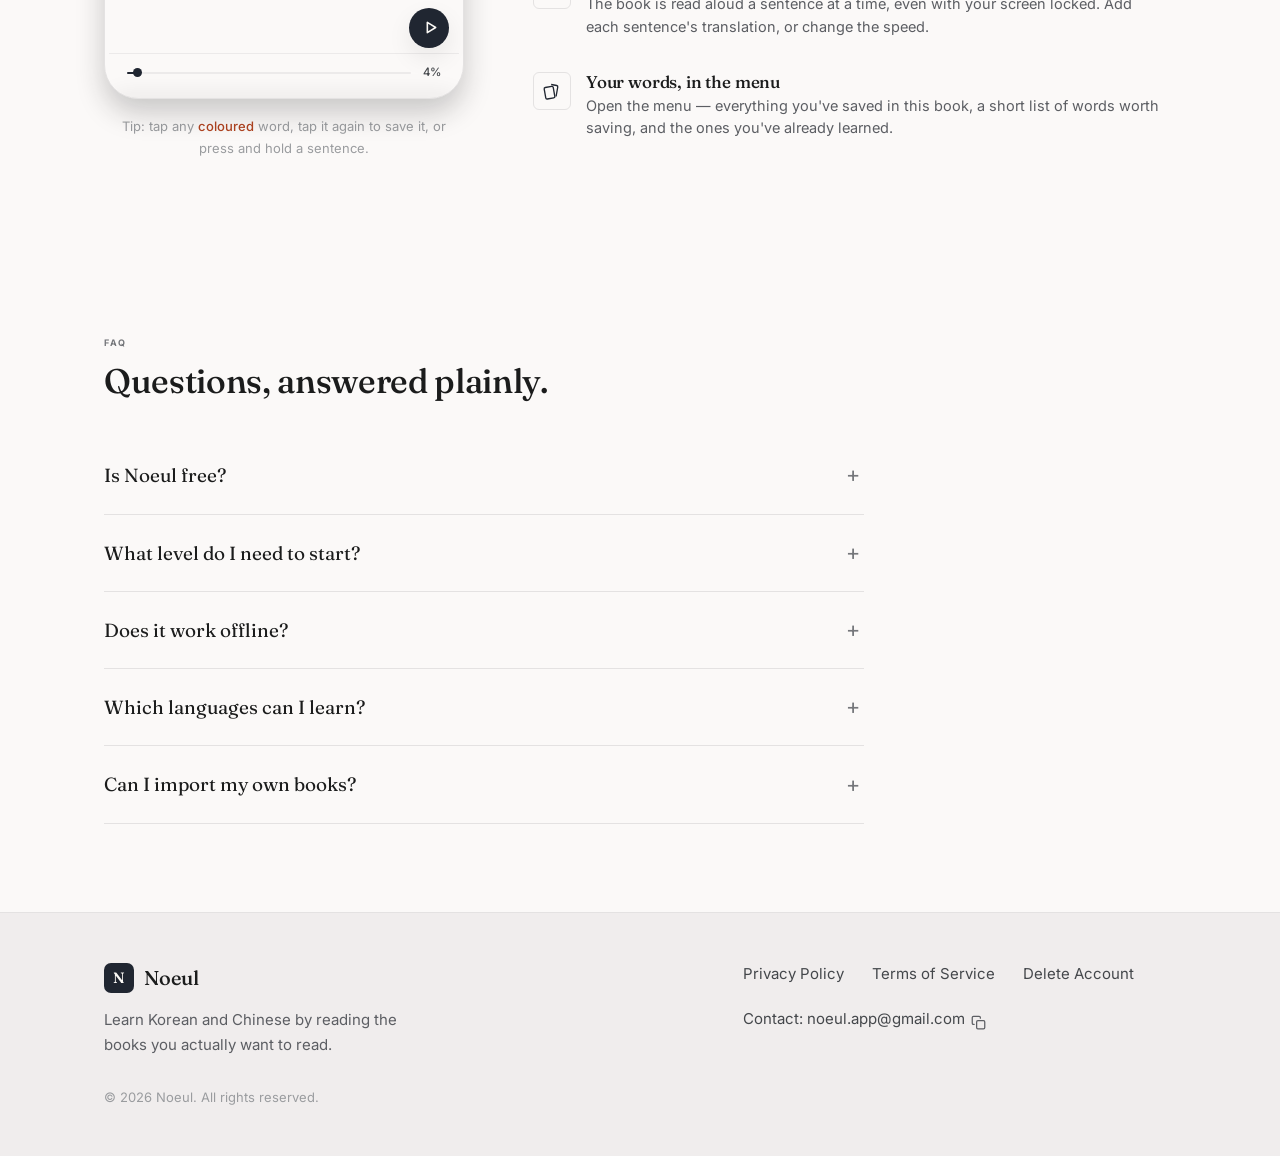
==== commit 49305805: "Revert "Songs and focus mode on the site"" ====
--- a/index.html
+++ b/index.html
@@ -11,7 +11,7 @@
        =================================================================== -->
 
   <title>Noeul — Learn Korean and Chinese by reading</title>
-  <meta name="description" content="Noeul is a reading-first Korean and Chinese app for iPhone and Android. Read real books and songs, tap any word for an instant definition, listen along, and let a quiet spaced-repetition deck catch what slips. No streaks. Just reading." />
+  <meta name="description" content="Noeul is a reading-first Korean and Chinese app for iPhone and Android. Read real books, tap any word for an instant definition, listen along, and let a quiet spaced-repetition deck catch what slips. No streaks. Just reading." />
 
   <!-- Open Graph / Twitter -->
   <meta property="og:type" content="website" />
@@ -104,7 +104,7 @@
             <p class="hero__lead">
               Grow your vocabulary by actually reading — in Korean, and now Chinese. Tap any word for an <strong>instant definition</strong>, or a
               <strong>smart in-context meaning</strong> when the sense bends. <strong>Focus mode</strong> keeps you in the flow,
-              <strong>Listen mode</strong> reads the book aloud sentence by sentence, <strong>songs</strong> play along with their music video and a translation under every line, and an <strong>OCR overlay</strong> brings the
+              <strong>Listen mode</strong> reads the book aloud sentence by sentence, and an <strong>OCR overlay</strong> brings the
               same help to anything outside the app. Saved words <strong>fade as you learn them</strong>, and
               <strong>flashcards</strong> wait quietly for the ones that try to slip away.
             </p>
@@ -195,14 +195,6 @@
             <h3>A free library, sorted by level</h3>
             <p>Public-domain stories from beginner up, each with an estimate of how much of it you'll understand.</p>
           </li>
-          <li class="screen">
-            <button class="screen__shot" type="button" data-lightbox aria-label="Enlarge the song screenshot">
-              <img src="./assets/screens/songs.png" width="720" height="1469" loading="lazy"
-                   alt="Amazing Grace playing in the song reader: the line being sung is lit, each English line has its Korean translation right under it." />
-            </button>
-            <h3>Songs, line by line</h3>
-            <p>Find a song and read along with its music video. Each line's translation sits right under it, and every word is one tap away.</p>
-          </li>
         </ul>
       </div>
     </section>
@@ -245,24 +237,8 @@
             <span class="feature-card__icon" aria-hidden="true">
               <svg viewBox="0 0 24 24" fill="none" stroke="currentColor" stroke-width="1.6" stroke-linecap="round" stroke-linejoin="round"><path d="M4 4h11a2 2 0 0 1 2 2v14a2 2 0 0 0-2-2H4z"/><path d="M20 6v14a2 2 0 0 0-2-2h-1"/></svg>
             </span>
-            <h3>Bring your own books</h3>
-            <p>Public-domain Korean classics are built in — 감자, 날개, 운수 좋은 날. Import any Korean or Chinese EPUB or PDF, and Noeul estimates how much you'll understand before you start.</p>
-          </article>
-
-          <article class="feature-card reveal">
-            <span class="feature-card__icon" aria-hidden="true">
-              <svg viewBox="0 0 24 24" fill="none" stroke="currentColor" stroke-width="1.6" stroke-linecap="round" stroke-linejoin="round"><path d="M9 18V5l11-2v13"/><circle cx="6" cy="18" r="3"/><circle cx="17" cy="16" r="3"/></svg>
-            </span>
-            <h3>Learn from songs</h3>
-            <p>Search for a song by title, artist or a line of the lyrics. Its music video plays above the words, the line being sung lights up, and each line's translation sits right under it. Every word is still one tap away.</p>
-          </article>
-
-          <article class="feature-card reveal">
-            <span class="feature-card__icon" aria-hidden="true">
-              <svg viewBox="0 0 24 24" fill="none" stroke="currentColor" stroke-width="1.6" stroke-linecap="round" stroke-linejoin="round"><path d="M4 8V5.5A1.5 1.5 0 0 1 5.5 4H8M16 4h2.5A1.5 1.5 0 0 1 20 5.5V8M20 16v2.5a1.5 1.5 0 0 1-1.5 1.5H16M8 20H5.5A1.5 1.5 0 0 1 4 18.5V16"/><circle cx="12" cy="12" r="1.6" fill="currentColor"/></svg>
-            </span>
-            <h3>Focus mode</h3>
-            <p>One sentence at a time, with the rest of the page faded back. Swipe to move on — for the pages where you want to slow down and take in every word.</p>
+            <h3>Bring your own books — and songs</h3>
+            <p>Public-domain Korean classics are built in — 감자, 날개, 운수 좋은 날. Import any Korean or Chinese EPUB or PDF, or search for a song by title, artist or lyric, and Noeul estimates how much you'll understand before you start.</p>
           </article>
 
           <article class="feature-card reveal">
--- a/css/styles.css
+++ b/css/styles.css
@@ -469,7 +469,7 @@
 .screen h3 { font-size: 17px; margin: 18px 0 4px; }
 .screen p { font-size: 14.5px; line-height: 1.55; color: var(--text-muted); }
 @media (min-width: 900px) {
-  .screens { grid-auto-flow: row; grid-template-columns: repeat(5, 1fr); gap: 24px; margin-inline: 0; padding-inline: 0; overflow: visible; }
+  .screens { grid-auto-flow: row; grid-template-columns: repeat(4, 1fr); gap: 28px; margin-inline: 0; padding-inline: 0; overflow: visible; }
 }
 @media (prefers-reduced-motion: reduce) { .screen__shot { transition: none; } .screen__shot:hover { transform: none; } }
 
@@ -1010,7 +1010,6 @@
 
   .hero { padding-block: 80px 56px; }
   .hero__grid { grid-template-columns: 1.05fr 0.95fr; gap: 56px; }
-  .feature-grid { grid-template-columns: repeat(4, 1fr); }
-  .feature-card { padding: 24px; }
+  .feature-grid { grid-template-columns: repeat(3, 1fr); }
   .section__title { font-size: 34px; }
 }
